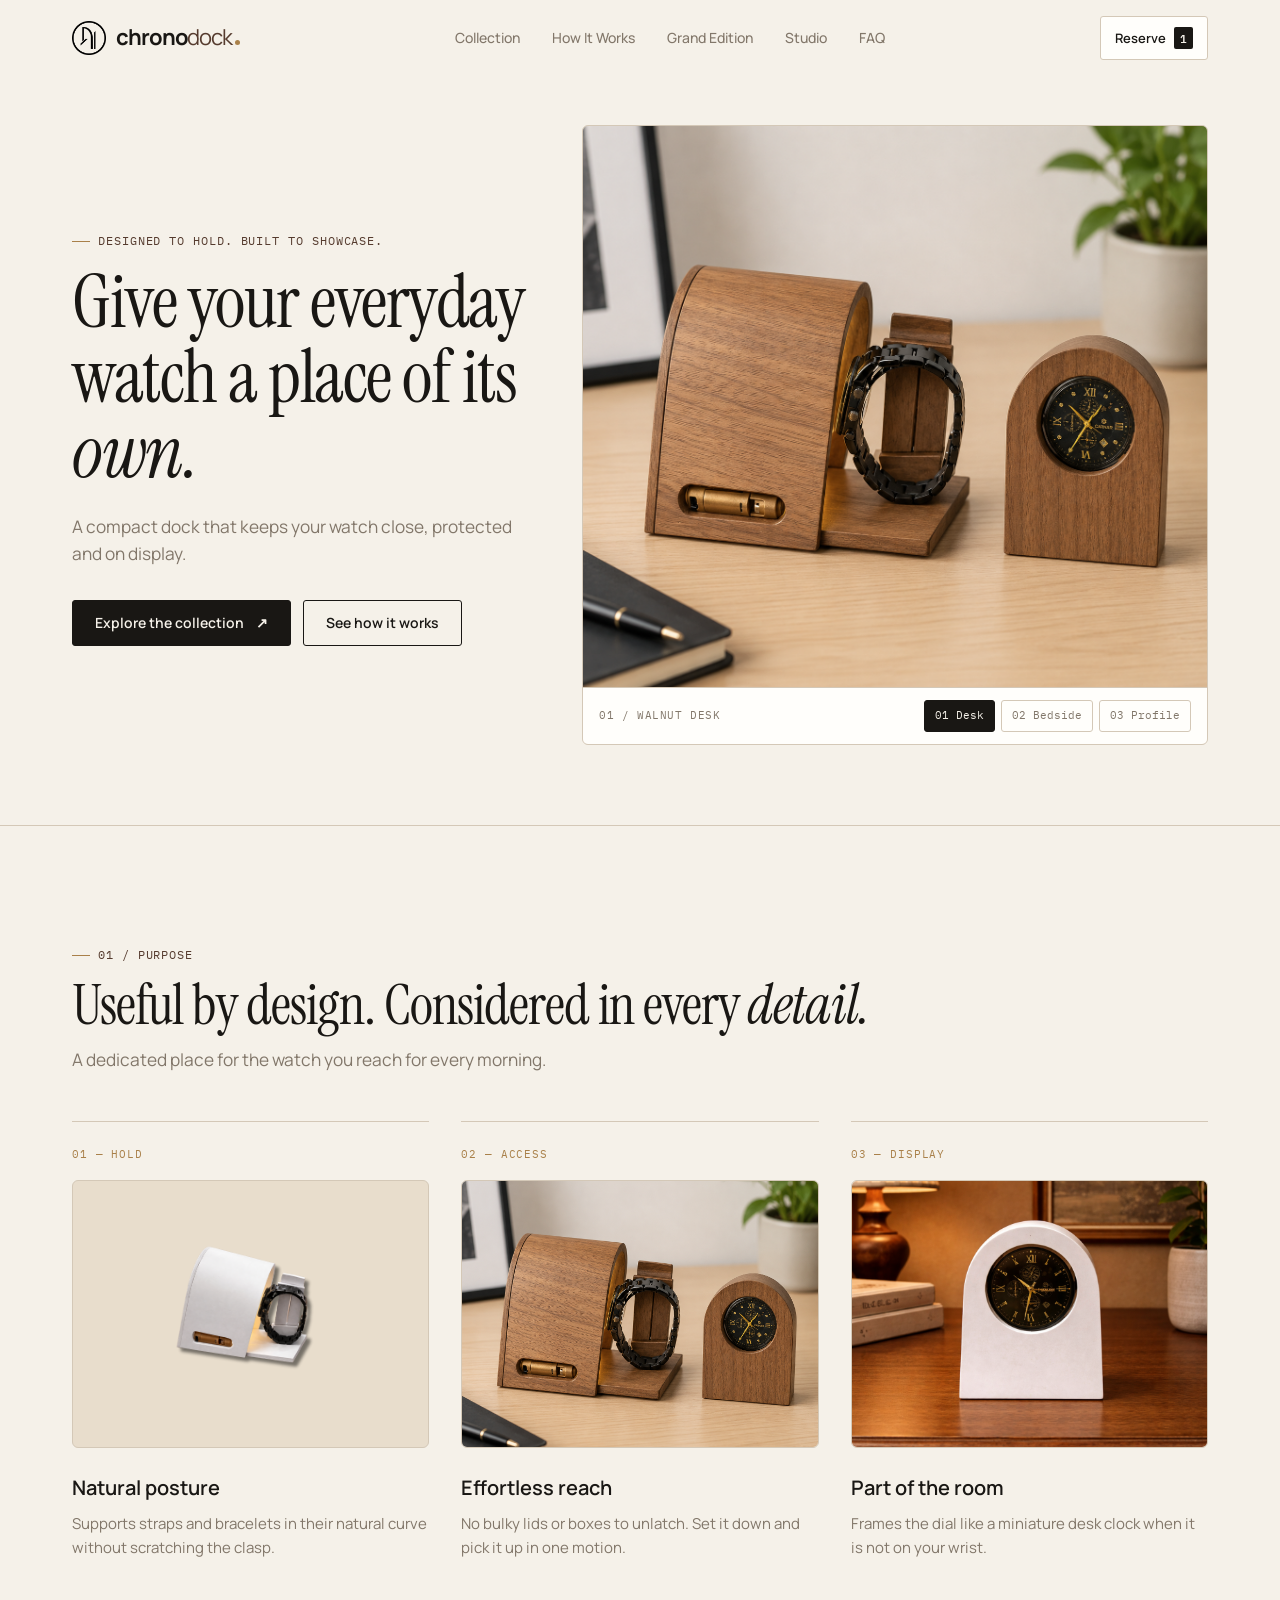
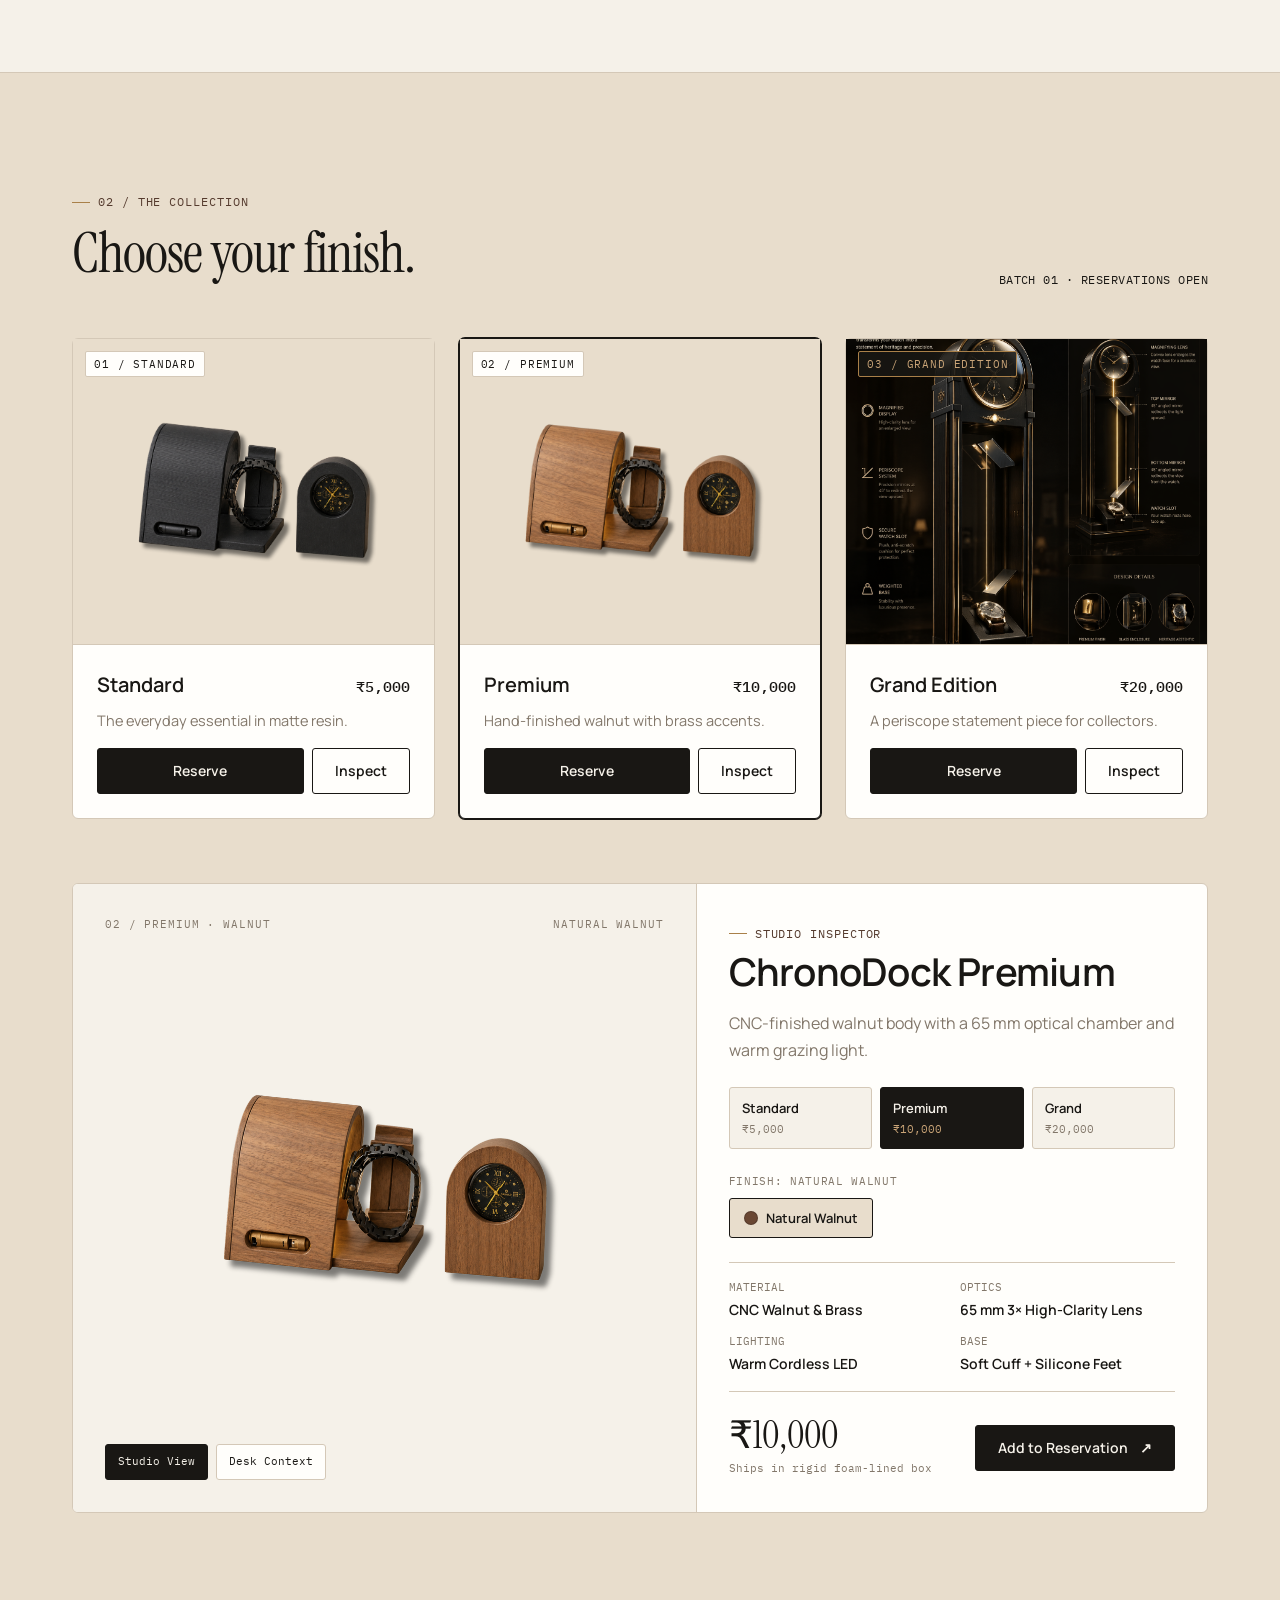
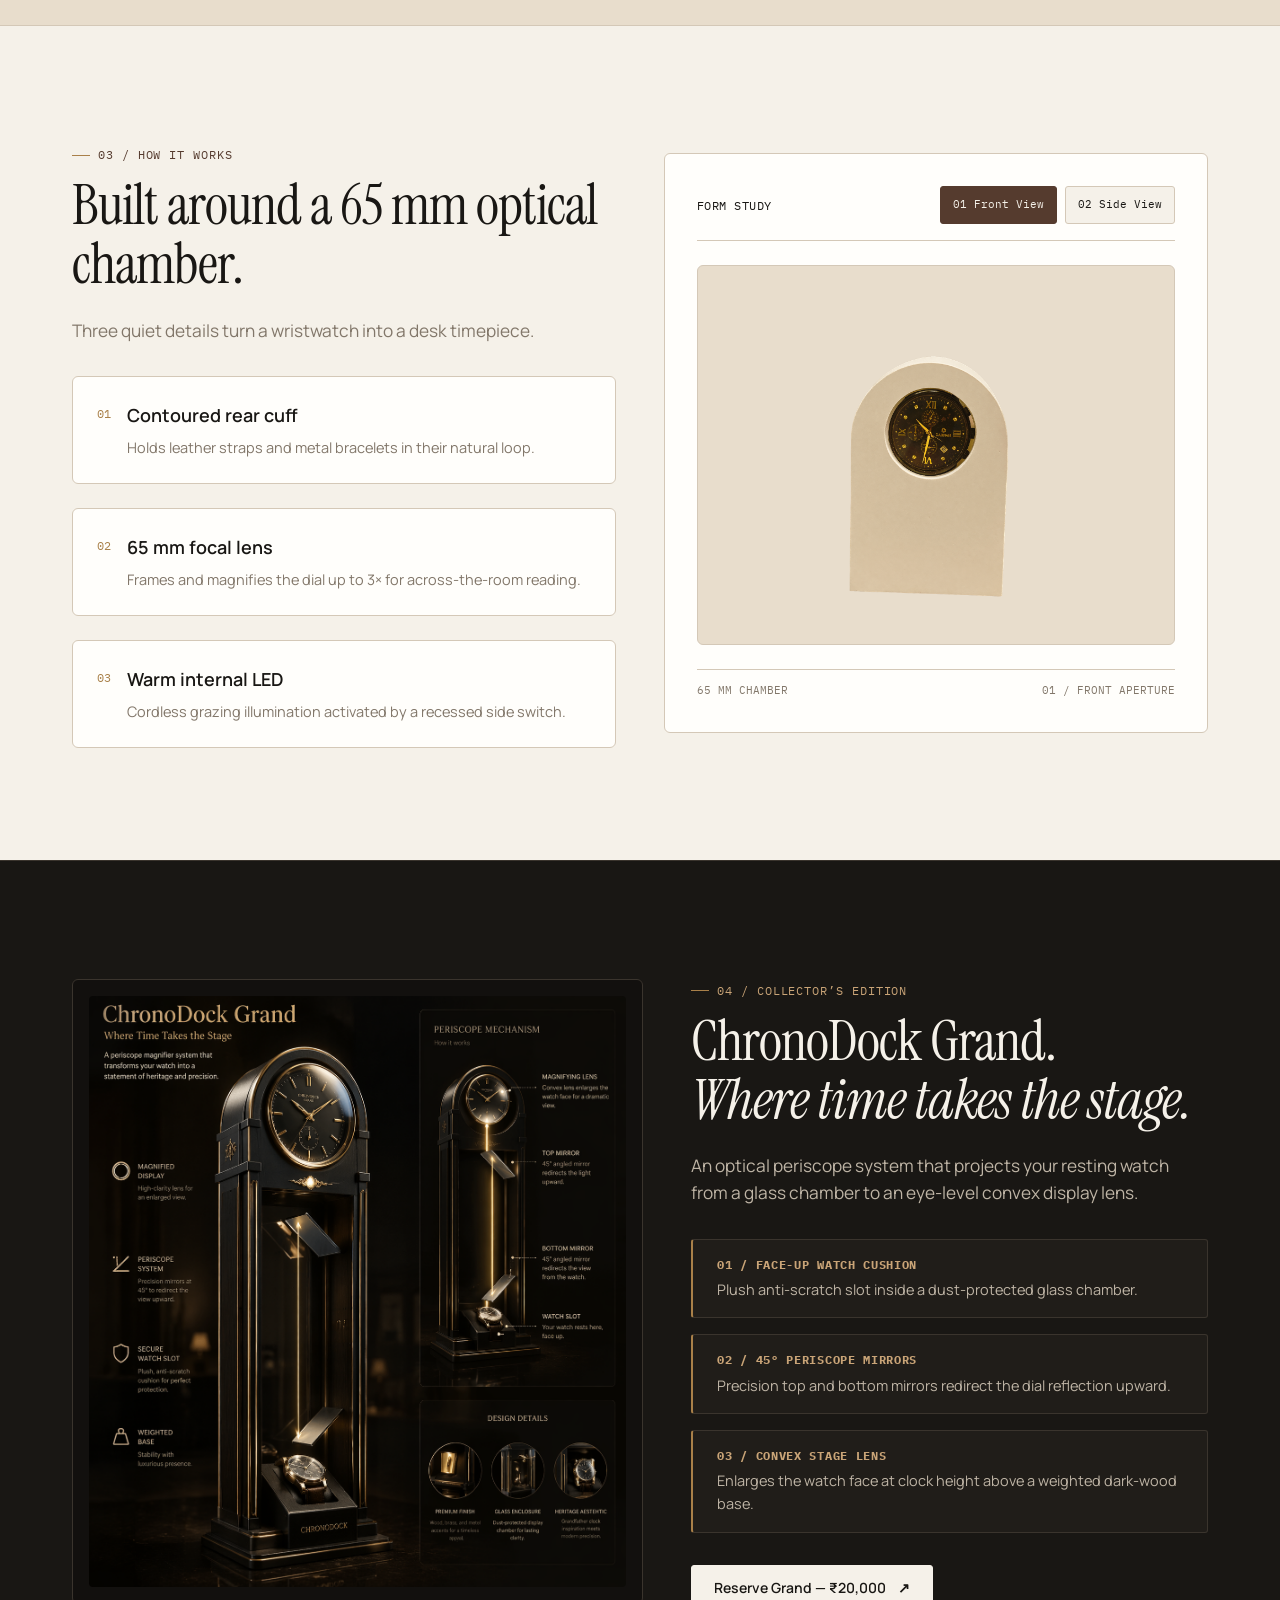
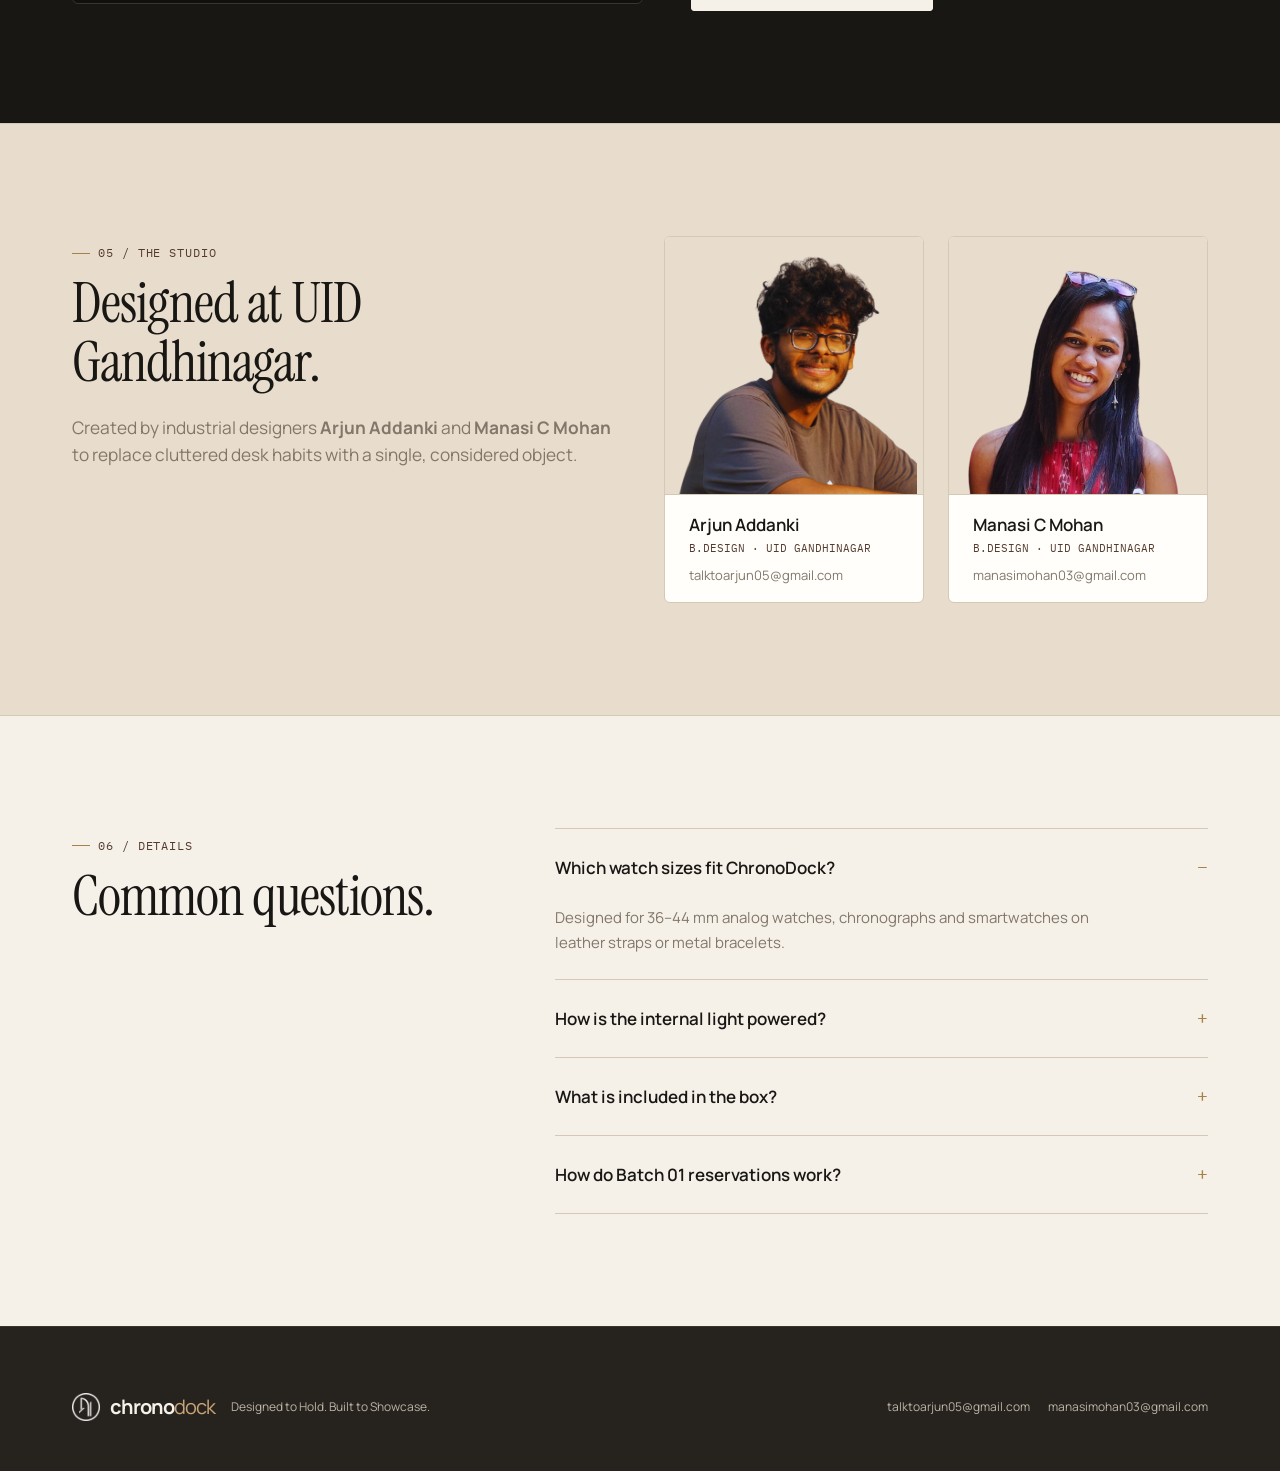
==== index.html @ 2125768c "Update Standard, Premium, and Grand pricing to 5k, 10k, and 20k" ====
<!DOCTYPE html>
<html lang="en">
<head>
  <meta charset="utf-8">
  <meta name="viewport" content="width=device-width, initial-scale=1.0">
  <title>ChronoDock — Designed to Hold. Built to Showcase.</title>
  <meta name="description" content="A compact, single-watch dock that keeps your everyday timepiece close, protected and on display.">
  <link rel="icon" type="image/png" href="images/logo.png">
  <link rel="preconnect" href="https://fonts.googleapis.com">
  <link rel="preconnect" href="https://fonts.gstatic.com" crossorigin>
  <link href="https://fonts.googleapis.com/css2?family=IBM+Plex+Mono:wght@400;500&family=Instrument+Serif:ital@0;1&family=Manrope:wght@400;500;600;700&display=swap" rel="stylesheet">
  <link rel="stylesheet" href="styles.css">
</head>
<body>
  <a class="skip-link" href="#main-content">Skip to main content</a>

  <!-- Top Navigation -->
  <header class="site-header" id="site-header">
    <div class="container header-inner">
      <a href="#top" class="brand-logo" aria-label="ChronoDock home">
        <img src="images/logo.png" alt="" class="brand-mark" width="34" height="34">
        <span class="brand-wordmark">chrono<span>dock</span><i class="brand-dot" aria-hidden="true"></i></span>
      </a>

      <nav class="primary-nav" id="primary-nav" aria-label="Primary navigation">
        <ul>
          <li><a href="#collection">Collection</a></li>
          <li><a href="#how-it-works">How It Works</a></li>
          <li><a href="#grand-edition">Grand Edition</a></li>
          <li><a href="#our-approach">Studio</a></li>
          <li><a href="#faq">FAQ</a></li>
        </ul>
      </nav>

      <div class="header-actions">
        <button type="button" class="cart-trigger" id="open-cart-btn" aria-haspopup="dialog" aria-controls="reservation-dialog">
          <span>Reserve</span>
          <span class="cart-count" id="cart-count-badge">1</span>
        </button>
        <button type="button" class="mobile-menu-btn" id="mobile-menu-btn" aria-expanded="false" aria-controls="primary-nav" aria-label="Toggle navigation menu">
          <svg width="18" height="14" viewBox="0 0 18 14" fill="none" aria-hidden="true">
            <path d="M0 1H18M0 7H18M0 13H18" stroke="currentColor" stroke-width="1.5"/>
          </svg>
        </button>
      </div>
    </div>
  </header>

  <main id="main-content">
    <!-- 1. HERO — THE OBJECT -->
    <section id="top" class="hero-section">
      <div class="container">
        <div class="hero-grid">
          <div class="hero-content">
            <span class="eyebrow">Designed to Hold. Built to Showcase.</span>
            <h1 class="display-hero">Give your everyday watch a place of its <em>own.</em></h1>
            <p class="lead">
              A compact dock that keeps your watch close, protected and on display.
            </p>
            <div class="btn-group">
              <a href="#collection" class="btn btn-primary">
                Explore the collection <span class="btn-arrow" aria-hidden="true">↗</span>
              </a>
              <a href="#how-it-works" class="btn btn-secondary">
                See how it works
              </a>
            </div>
          </div>

          <div class="hero-stage">
            <div class="hero-image-frame">
              <img
                id="hero-stage-img"
                src="images/58.png"
                alt="ChronoDock Premium in natural walnut finish on a wooden desk"
                width="1323"
                height="1189"
                fetchpriority="high"
              >
            </div>
            <div class="hero-stage-bar">
              <span class="stage-caption" id="hero-stage-caption">01 / WALNUT DESK</span>
              <div class="stage-switcher" role="group" aria-label="Switch hero product view">
                <button type="button" class="stage-btn" data-hero-view="walnut" aria-pressed="true">01 Desk</button>
                <button type="button" class="stage-btn" data-hero-view="bedside" aria-pressed="false">02 Bedside</button>
                <button type="button" class="stage-btn" data-hero-view="cutaway" aria-pressed="false">03 Profile</button>
              </div>
            </div>
          </div>
        </div>
      </div>
    </section>

    <!-- 2. DESIGN PROMISE — HOLD / ACCESS / DISPLAY -->
    <section class="section" id="design-promise">
      <div class="container">
        <div class="section-header-row" style="margin-bottom: 48px;">
          <div>
            <span class="eyebrow">01 / Purpose</span>
            <h2 class="display-section" style="margin-bottom: 12px;">Useful by design. Considered in every <em>detail.</em></h2>
            <p class="lead">
              A dedicated place for the watch you reach for every morning.
            </p>
          </div>
        </div>

        <div class="pillars-grid" style="margin-top: 0;">
          <article class="pillar-card">
            <span class="pillar-num">01 — HOLD</span>
            <div class="pillar-visual">
              <img
                src="images/20.png"
                alt="Side view of ChronoDock holding a watch on its internal cuff"
                width="717"
                height="1076"
                loading="lazy"
                class="contain-img"
              >
            </div>
            <h3>Natural posture</h3>
            <p>Supports straps and bracelets in their natural curve without scratching the clasp.</p>
          </article>

          <article class="pillar-card">
            <span class="pillar-num">02 — ACCESS</span>
            <div class="pillar-visual">
              <img
                src="images/58.png"
                alt="ChronoDock Walnut on a desk beside a notebook"
                width="1323"
                height="1189"
                loading="lazy"
              >
            </div>
            <h3>Effortless reach</h3>
            <p>No bulky lids or boxes to unlatch. Set it down and pick it up in one motion.</p>
          </article>

          <article class="pillar-card">
            <span class="pillar-num">03 — DISPLAY</span>
            <div class="pillar-visual">
              <img
                src="images/0.png"
                alt="ChronoDock on a bedside table framing the watch dial"
                width="1024"
                height="1024"
                loading="lazy"
              >
            </div>
            <h3>Part of the room</h3>
            <p>Frames the dial like a miniature desk clock when it is not on your wrist.</p>
          </article>
        </div>
      </div>
    </section>

    <!-- 3. COLLECTION & INTERACTIVE INSPECTOR -->
    <section class="section section-bone" id="collection">
      <div class="container">
        <div class="section-header-row">
          <div>
            <span class="eyebrow">02 / The Collection</span>
            <h2 class="display-section" style="margin-bottom: 8px;">Choose your finish.</h2>
          </div>
          <span class="mono-spec">BATCH 01 · RESERVATIONS OPEN</span>
        </div>

        <!-- Collection Tier Cards -->
        <div class="collection-cards">
          <!-- Card 1: Standard -->
          <article class="product-card" data-tier="standard" id="card-standard">
            <div class="product-card-media">
              <span class="tier-tag">01 / Standard</span>
              <img
                src="images/41.png"
                alt="ChronoDock Standard in matte charcoal"
                width="795"
                height="713"
                loading="lazy"
              >
            </div>
            <div class="product-card-body">
              <div class="product-card-header">
                <h3 class="product-card-title">Standard</h3>
                <span class="product-card-price">₹5,000</span>
              </div>
              <p class="product-card-tagline">The everyday essential in matte resin.</p>
              <div class="product-card-actions" style="margin-top: auto;">
                <button type="button" class="btn btn-primary reserve-direct-btn" data-add-tier="standard">
                  Reserve
                </button>
                <button type="button" class="btn btn-secondary inspect-tier-btn" data-select-tier="standard">
                  Inspect
                </button>
              </div>
            </div>
          </article>

          <!-- Card 2: Premium -->
          <article class="product-card is-selected" data-tier="premium" id="card-premium">
            <div class="product-card-media">
              <span class="tier-tag">02 / Premium</span>
              <img
                src="images/40.png"
                alt="ChronoDock Premium in natural walnut"
                width="794"
                height="714"
                loading="lazy"
              >
            </div>
            <div class="product-card-body">
              <div class="product-card-header">
                <h3 class="product-card-title">Premium</h3>
                <span class="product-card-price">₹10,000</span>
              </div>
              <p class="product-card-tagline">Hand-finished walnut with brass accents.</p>
              <div class="product-card-actions" style="margin-top: auto;">
                <button type="button" class="btn btn-primary reserve-direct-btn" data-add-tier="premium">
                  Reserve
                </button>
                <button type="button" class="btn btn-secondary inspect-tier-btn" data-select-tier="premium">
                  Inspect
                </button>
              </div>
            </div>
          </article>

          <!-- Card 3: Grand Edition -->
          <article class="product-card" data-tier="grand" id="card-grand">
            <div class="product-card-media">
              <span class="tier-tag">03 / Grand Edition</span>
              <img
                src="images/50.png"
                alt="ChronoDock Grand Edition periscope showcase"
                width="1195"
                height="1315"
                loading="lazy"
              >
            </div>
            <div class="product-card-body">
              <div class="product-card-header">
                <h3 class="product-card-title">Grand Edition</h3>
                <span class="product-card-price">₹20,000</span>
              </div>
              <p class="product-card-tagline">A periscope statement piece for collectors.</p>
              <div class="product-card-actions" style="margin-top: auto;">
                <button type="button" class="btn btn-primary reserve-direct-btn" data-add-tier="grand">
                  Reserve
                </button>
                <button type="button" class="btn btn-secondary inspect-tier-btn" data-select-tier="grand">
                  Inspect
                </button>
              </div>
            </div>
          </article>
        </div>

        <!-- Interactive Studio Inspector -->
        <div class="studio-configurator" id="studio-configurator" aria-label="Interactive edition configurator" style="margin-bottom: 0;">
          <div class="config-gallery" id="config-gallery-stage" style="background-color: var(--cd-ivory);">
            <div class="config-gallery-top">
              <span id="config-sku-code">02 / PREMIUM</span>
              <span id="config-view-label">STUDIO VIEW</span>
            </div>
            <div class="config-main-image-wrap">
              <img
                id="config-main-img"
                src="images/40.png"
                alt="ChronoDock Premium Edition in Natural Walnut"
                width="794"
                height="714"
              >
            </div>
            <div class="config-thumbs" id="config-thumbs" role="group" aria-label="Select product angle"></div>
          </div>

          <div class="config-panel">
            <div>
              <span class="eyebrow">Studio Inspector</span>
              <h3 class="h2-title" id="config-title" style="margin-top:8px;">ChronoDock Premium</h3>
              <p class="body-copy" id="config-desc" style="margin:0;">
                CNC-finished walnut body with a 65 mm optical chamber and warm grazing light.
              </p>
            </div>

            <div class="config-tier-tabs" role="tablist" aria-label="Choose ChronoDock edition">
              <button type="button" role="tab" class="tier-tab" data-config-tier="standard" aria-selected="false">
                <span>Standard</span>
                <small>₹5,000</small>
              </button>
              <button type="button" role="tab" class="tier-tab" data-config-tier="premium" aria-selected="true">
                <span>Premium</span>
                <small>₹10,000</small>
              </button>
              <button type="button" role="tab" class="tier-tab" data-config-tier="grand" aria-selected="false">
                <span>Grand</span>
                <small>₹20,000</small>
              </button>
            </div>

            <div class="finish-selector">
              <span class="finish-selector-label" id="finish-label">Finish: Natural Walnut</span>
              <div class="finish-options" id="finish-options-container" role="radiogroup" aria-labelledby="finish-label"></div>
            </div>

            <dl class="config-spec-list">
              <div>
                <dt>Material</dt>
                <dd id="spec-body">CNC Walnut &amp; Brass</dd>
              </div>
              <div>
                <dt>Optics</dt>
                <dd id="spec-optics">65 mm 3× Convex Lens</dd>
              </div>
              <div>
                <dt>Lighting</dt>
                <dd id="spec-light">Warm Cordless LED</dd>
              </div>
              <div>
                <dt>Base</dt>
                <dd id="spec-support">Soft Cuff + Silicone Feet</dd>
              </div>
            </dl>

            <div class="config-buy-row">
              <div class="config-price-block">
                <span class="price-main" id="config-price">₹10,000</span>
                <span class="price-note">Ships in rigid foam-lined box</span>
              </div>
              <button type="button" class="btn btn-primary" id="config-add-btn">
                Add to Reservation <span class="btn-arrow" aria-hidden="true">↗</span>
              </button>
            </div>
          </div>
        </div>
      </div>
    </section>

    <!-- 4. HOW IT WORKS — FRONT & SIDE PROFILE -->
    <section class="section" id="how-it-works">
      <div class="container">
        <div class="optics-grid">
          <div>
            <span class="eyebrow">03 / How It Works</span>
            <h2 class="display-section">Built around a 65 mm optical chamber.</h2>
            <p class="lead">
              Three quiet details turn a wristwatch into a desk timepiece.
            </p>

            <div class="optics-steps">
              <div class="optics-step">
                <span class="optics-step-num">01</span>
                <div>
                  <h3>Contoured rear cuff</h3>
                  <p>Holds leather straps and metal bracelets in their natural loop.</p>
                </div>
              </div>

              <div class="optics-step">
                <span class="optics-step-num">02</span>
                <div>
                  <h3>65 mm focal lens</h3>
                  <p>Frames and magnifies the dial up to 3× for across-the-room reading.</p>
                </div>
              </div>

              <div class="optics-step">
                <span class="optics-step-num">03</span>
                <div>
                  <h3>Warm internal LED</h3>
                  <p>Cordless grazing illumination activated by a recessed side switch.</p>
                </div>
              </div>
            </div>
          </div>

          <!-- Interactive Angle Viewer (Front / Side) -->
          <div class="optical-simulator" aria-label="Product angle preview">
            <div class="sim-header">
              <span class="mono-spec">FORM STUDY</span>
              <div class="sim-controls" role="group" aria-label="Select product view angle">
                <button type="button" class="sim-toggle" data-sim-angle="front" aria-pressed="true">
                  01 Front View
                </button>
                <button type="button" class="sim-toggle" data-sim-angle="side" aria-pressed="false">
                  02 Side View
                </button>
              </div>
            </div>

            <div class="sim-viewport" id="sim-viewport">
              <img
                id="sim-img"
                src="images/1.png"
                alt="Front view of ChronoDock framing the chronograph watch face"
                width="869"
                height="1158"
                loading="lazy"
              >
            </div>

            <div class="sim-readout">
              <span id="sim-status-focal">65 MM CHAMBER</span>
              <span id="sim-status-mode">01 / FRONT APERTURE</span>
            </div>
          </div>
        </div>
      </div>
    </section>

    <!-- 5. CHRONODOCK GRAND EDITION — DARK GALLERY FEATURE -->
    <section class="section section-dark" id="grand-edition">
      <div class="container">
        <div class="grand-grid">
          <div class="grand-visual-card">
            <img
              src="images/50.png"
              alt="ChronoDock Grand Edition periscope system"
              width="1195"
              height="1315"
              loading="lazy"
            >
          </div>

          <div>
            <span class="eyebrow">04 / Collector’s Edition</span>
            <h2 class="display-section">ChronoDock Grand.<br><em>Where time takes the stage.</em></h2>
            <p class="lead">
              An optical periscope system that projects your resting watch from a glass chamber to an eye-level convex display lens.
            </p>

            <ul class="periscope-list">
              <li class="periscope-item">
                <strong>01 / FACE-UP WATCH CUSHION</strong>
                <p>Plush anti-scratch slot inside a dust-protected glass chamber.</p>
              </li>
              <li class="periscope-item">
                <strong>02 / 45° PERISCOPE MIRRORS</strong>
                <p>Precision top and bottom mirrors redirect the dial reflection upward.</p>
              </li>
              <li class="periscope-item">
                <strong>03 / CONVEX STAGE LENS</strong>
                <p>Enlarges the watch face at clock height above a weighted dark-wood base.</p>
              </li>
            </ul>

            <div class="btn-group">
              <button type="button" class="btn btn-light reserve-direct-btn" data-add-tier="grand">
                Reserve Grand — ₹20,000 <span class="btn-arrow" aria-hidden="true">↗</span>
              </button>
            </div>
          </div>
        </div>
      </div>
    </section>

    <!-- 6. STUDIO & FOUNDERS -->
    <section class="section section-bone" id="our-approach">
      <div class="container">
        <div class="story-grid">
          <div>
            <span class="eyebrow">05 / The Studio</span>
            <h2 class="display-section">Designed at UID Gandhinagar.</h2>
            <p class="lead">
              Created by industrial designers <strong>Arjun Addanki</strong> and <strong>Manasi C Mohan</strong> to replace cluttered desk habits with a single, considered object.
            </p>
          </div>

          <div class="founders-grid">
            <article class="founder-card">
              <div class="founder-photo">
                <img
                  src="images/arjun-portrait.png"
                  alt="Arjun Addanki, Co-founder of ChronoDock"
                  width="1070"
                  height="1070"
                  loading="lazy"
                >
              </div>
              <div class="founder-info">
                <h3>Arjun Addanki</h3>
                <span class="founder-role">B.DESIGN · UID GANDHINAGAR</span>
                <a href="mailto:talktoarjun05@gmail.com" class="founder-contact">talktoarjun05@gmail.com</a>
              </div>
            </article>

            <article class="founder-card">
              <div class="founder-photo">
                <img
                  src="images/manasi-portrait.png"
                  alt="Manasi C Mohan, Co-founder of ChronoDock"
                  width="430"
                  height="430"
                  loading="lazy"
                >
              </div>
              <div class="founder-info">
                <h3>Manasi C Mohan</h3>
                <span class="founder-role">B.DESIGN · UID GANDHINAGAR</span>
                <a href="mailto:manasimohan03@gmail.com" class="founder-contact">manasimohan03@gmail.com</a>
              </div>
            </article>
          </div>
        </div>
      </div>
    </section>

    <!-- 7. FAQ -->
    <section class="section" id="faq">
      <div class="container">
        <div class="faq-layout">
          <div>
            <span class="eyebrow">06 / Details</span>
            <h2 class="display-section">Common questions.</h2>
          </div>

          <div class="accordion-group">
            <details class="accordion-item" name="faq" open>
              <summary>Which watch sizes fit ChronoDock?</summary>
              <div class="accordion-content">
                <p>Designed for 36–44 mm analog watches, chronographs and smartwatches on leather straps or metal bracelets.</p>
              </div>
            </details>

            <details class="accordion-item" name="faq">
              <summary>How is the internal light powered?</summary>
              <div class="accordion-content">
                <p>A self-contained replaceable battery powers the warm LED via the side switch—no desk cables needed.</p>
              </div>
            </details>

            <details class="accordion-item" name="faq">
              <summary>What is included in the box?</summary>
              <div class="accordion-content">
                <p>Your ChronoDock unit, pre-installed battery and care guide inside a foam-lined rigid box.</p>
              </div>
            </details>

            <details class="accordion-item" name="faq">
              <summary>How do Batch 01 reservations work?</summary>
              <div class="accordion-content">
                <p>Reserving holds your unit from our initial 25-unit batch with zero upfront payment until dispatch.</p>
              </div>
            </details>
          </div>
        </div>
      </div>
    </section>
  </main>

  <!-- Site Footer -->
  <footer class="site-footer">
    <div class="container">
      <div class="footer-bottom" style="padding-top: 0;">
        <div style="display: flex; align-items: center; gap: 16px; flex-wrap: wrap;">
          <a href="#top" class="brand-logo" style="color: var(--cd-ivory); font-size: 20px;">
            <img src="images/logo.png" alt="" class="brand-mark" width="28" height="28">
            <span class="brand-wordmark">chrono<span style="color: var(--cd-sand);">dock</span></span>
          </a>
          <span>Designed to Hold. Built to Showcase.</span>
        </div>
        <div>
          <a href="mailto:talktoarjun05@gmail.com" style="margin-right: 16px;">talktoarjun05@gmail.com</a>
          <a href="mailto:manasimohan03@gmail.com">manasimohan03@gmail.com</a>
        </div>
      </div>
    </div>
  </footer>

  <!-- Native Modal Dialog for Batch 01 Reservation / Cart -->
  <dialog class="reservation-dialog" id="reservation-dialog" aria-labelledby="dialog-title">
    <div class="dialog-layout">
      <div class="dialog-header">
        <div>
          <span class="mono-spec" style="color:var(--cd-walnut); display:block;">BATCH 01</span>
          <h2 id="dialog-title">Your Reservation</h2>
        </div>
        <button type="button" class="dialog-close" id="close-dialog-btn" aria-label="Close reservation panel">✕</button>
      </div>

      <div class="dialog-body">
        <ul class="cart-items-list" id="cart-items-list" aria-live="polite"></ul>

        <form id="reservation-form" class="reservation-form">
          <div class="form-field">
            <label for="res-name">Full name</label>
            <input type="text" id="res-name" name="name" required autocomplete="name" placeholder="Rahul Mehta">
          </div>

          <div class="form-field">
            <label for="res-email">Email</label>
            <input type="email" id="res-email" name="email" required autocomplete="email" inputmode="email" placeholder="you@domain.com">
          </div>

          <div class="form-field">
            <label for="res-phone">Phone</label>
            <input type="tel" id="res-phone" name="phone" autocomplete="tel" inputmode="tel" placeholder="+91 98765 43210">
          </div>
        </form>

        <div class="order-confirmation" id="order-confirmation" hidden>
          <strong style="display:block; margin-bottom:4px; font-family:var(--font-spec); color:var(--cd-walnut);">
            ✓ RESERVED
          </strong>
          <p style="margin:0;" id="order-confirmation-text"></p>
        </div>
      </div>

      <div class="dialog-footer">
        <div class="cart-total-row">
          <span>Total</span>
          <strong id="cart-total-amount">₹10,000</strong>
        </div>
        <button type="submit" form="reservation-form" class="btn btn-primary" id="submit-reservation-btn" style="width:100%;">
          Confirm Reservation <span class="btn-arrow" aria-hidden="true">↗</span>
        </button>
      </div>
    </div>
  </dialog>

  <script src="script.js" defer></script>
</body>
</html>
---- styles.css ----
/* ==========================================================================
   ChronoDock — Website Design System v1.0
   Warm Precision · Editorial Industrial Design Storefront
   ========================================================================== */

:root {
  /* Colour System (from ChronoDock Design System) */
  --cd-ivory: #F5F1E9;
  --cd-bone: #E8DDCC;
  --cd-sand: #C9A477;
  --cd-walnut: #553B2E;
  --cd-ink: #191714;
  --cd-charcoal: #26231F;
  --cd-brass: #A98049;
  --cd-stone: #82776A;
  --cd-line: #D4C8B7;
  --cd-white: #FFFEFB;

  /* Dark Surface Tokens */
  --cd-dark-line: #3A342D;
  --cd-dark-muted: #BEB4A5;
  --cd-dark-surface: #201D19;

  /* Typography */
  --font-display: "Instrument Serif", Georgia, serif;
  --font-ui: "Manrope", -apple-system, BlinkMacSystemFont, sans-serif;
  --font-spec: "IBM Plex Mono", monospace;

  /* Layout & Spacing */
  --content-max: 1280px;
  --gutter-desktop: 72px;
  --gutter-tablet: 32px;
  --gutter-mobile: 22px;
  --radius-card: 6px;
  --radius-control: 3px;
  --border-width: 1px;

  /* Spacing Scale (4px base) */
  --sp-1: 4px;
  --sp-2: 8px;
  --sp-3: 12px;
  --sp-4: 16px;
  --sp-6: 24px;
  --sp-8: 32px;
  --sp-12: 48px;
  --sp-16: 64px;
  --sp-20: 80px;
  --sp-28: 112px;
  --sp-36: 144px;

  /* Motion */
  --ease-standard: cubic-bezier(0.2, 0.7, 0.2, 1);
  --duration-fast: 180ms;
  --duration-reveal: 420ms;
}

/* ==========================================================================
   Reset & Base
   ========================================================================== */

*,
*::before,
*::after {
  box-sizing: border-box;
}

html {
  scroll-behavior: smooth;
  background-color: var(--cd-ivory);
  color: var(--cd-ink);
  font-family: var(--font-ui);
  font-size: 16px;
  line-height: 1.6;
  -webkit-font-smoothing: antialiased;
  -moz-osx-font-smoothing: grayscale;
}

@media (prefers-reduced-motion: reduce) {
  html {
    scroll-behavior: auto;
  }
  *,
  *::before,
  *::after {
    animation-duration: 0.01ms !important;
    animation-iteration-count: 1 !important;
    transition-duration: 0.01ms !important;
    scroll-behavior: auto !important;
  }
}

body {
  margin: 0;
  background-color: var(--cd-ivory);
  color: var(--cd-ink);
  overflow-x: hidden;
}

img {
  max-width: 100%;
  height: auto;
  display: block;
}

a {
  color: inherit;
  text-decoration: none;
}

button,
input,
select,
textarea {
  font: inherit;
  color: inherit;
}

/* Accessible Focus States */
:focus-visible {
  outline: 2px solid var(--cd-walnut);
  outline-offset: 3px;
}

.section-dark :focus-visible {
  outline-color: var(--cd-sand);
}

/* Inert State (Modern Web Guidance) */
[inert],
[inert] * {
  opacity: 0.5;
  cursor: default;
  user-select: none;
}

/* Skip Link */
.skip-link {
  position: absolute;
  top: -100px;
  left: var(--sp-6);
  background: var(--cd-ink);
  color: var(--cd-ivory);
  padding: var(--sp-3) var(--sp-4);
  font-family: var(--font-spec);
  font-size: 12px;
  z-index: 1000;
  border-radius: var(--radius-control);
  transition: top var(--duration-fast) var(--ease-standard);
}

.skip-link:focus {
  top: var(--sp-4);
}

/* ==========================================================================
   Layout Containers & Grid
   ========================================================================== */

.container {
  max-width: calc(var(--content-max) + (var(--gutter-desktop) * 2));
  margin-inline: auto;
  padding-inline: var(--gutter-desktop);
}

@media (max-width: 1024px) {
  .container {
    padding-inline: var(--gutter-tablet);
  }
}

@media (max-width: 640px) {
  .container {
    padding-inline: var(--gutter-mobile);
  }
}

.section {
  padding-block: var(--sp-28);
  border-top: var(--border-width) solid var(--cd-line);
}

.section-lg {
  padding-block: var(--sp-36);
}

.section-bone {
  background-color: var(--cd-bone);
}

.section-white {
  background-color: var(--cd-white);
}

.section-dark {
  background-color: var(--cd-ink);
  color: var(--cd-ivory);
  border-top-color: var(--cd-dark-line);
}

.section-charcoal {
  background-color: var(--cd-charcoal);
  color: var(--cd-ivory);
  border-top-color: var(--cd-dark-line);
}

@media (max-width: 768px) {
  .section,
  .section-lg {
    padding-block: var(--sp-20);
  }
}

/* ==========================================================================
   Typography Scale
   ========================================================================== */

.eyebrow {
  font-family: var(--font-spec);
  font-size: 11.5px;
  font-weight: 400;
  line-height: 1.4;
  letter-spacing: 0.08em;
  text-transform: uppercase;
  color: var(--cd-walnut);
  display: inline-flex;
  align-items: center;
  gap: var(--sp-2);
}

.eyebrow::before {
  content: "";
  display: inline-block;
  width: 18px;
  height: 1px;
  background-color: var(--cd-brass);
}

.section-dark .eyebrow,
.section-charcoal .eyebrow {
  color: var(--cd-sand);
}

.display-hero {
  font-family: var(--font-display);
  font-weight: 400;
  font-size: clamp(46px, 5.8vw, 84px);
  line-height: 1.01;
  letter-spacing: -0.02em;
  margin: var(--sp-4) 0 var(--sp-6);
}

.display-hero em,
.display-section em {
  font-style: italic;
  font-weight: 400;
}

.display-section {
  font-family: var(--font-display);
  font-weight: 400;
  font-size: clamp(38px, 4.4vw, 62px);
  line-height: 1.05;
  letter-spacing: -0.018em;
  margin: var(--sp-3) 0 var(--sp-6);
}

.h2-title {
  font-family: var(--font-ui);
  font-weight: 600;
  font-size: clamp(28px, 3vw, 40px);
  line-height: 1.15;
  letter-spacing: -0.02em;
  margin: 0 0 var(--sp-4);
}

.h3-title {
  font-family: var(--font-ui);
  font-weight: 600;
  font-size: clamp(20px, 2vw, 25px);
  line-height: 1.25;
  letter-spacing: -0.01em;
  margin: 0 0 var(--sp-3);
}

.lead {
  font-size: clamp(17px, 1.35vw, 20px);
  line-height: 1.55;
  color: var(--cd-stone);
  max-width: 58ch;
  margin: 0;
}

.section-dark .lead,
.section-charcoal .lead {
  color: var(--cd-dark-muted);
}

.body-copy {
  font-size: 16px;
  line-height: 1.65;
  color: var(--cd-stone);
  max-width: 65ch;
}

.mono-spec {
  font-family: var(--font-spec);
  font-size: 12px;
  letter-spacing: 0.04em;
}

/* ==========================================================================
   Buttons & Controls (44px min interactive height, 3px radius)
   ========================================================================== */

.btn-group {
  display: flex;
  flex-wrap: wrap;
  align-items: center;
  gap: var(--sp-3);
}

.btn {
  display: inline-flex;
  align-items: center;
  justify-content: center;
  gap: var(--sp-3);
  min-height: 46px;
  padding: 12px 22px;
  font-family: var(--font-ui);
  font-size: 14px;
  font-weight: 600;
  line-height: 1;
  border-radius: var(--radius-control);
  border: 1px solid transparent;
  cursor: pointer;
  transition:
    background-color var(--duration-fast) var(--ease-standard),
    color var(--duration-fast) var(--ease-standard),
    border-color var(--duration-fast) var(--ease-standard),
    transform var(--duration-fast) var(--ease-standard);
}

.btn-primary {
  background-color: var(--cd-ink);
  color: var(--cd-ivory);
  border-color: var(--cd-ink);
}

.btn-primary:hover {
  background-color: var(--cd-walnut);
  border-color: var(--cd-walnut);
}

.btn-secondary {
  background-color: transparent;
  color: var(--cd-ink);
  border-color: var(--cd-ink);
}

.btn-secondary:hover {
  background-color: var(--cd-bone);
}

.btn-light {
  background-color: var(--cd-ivory);
  color: var(--cd-ink);
  border-color: var(--cd-ivory);
}

.btn-light:hover {
  background-color: var(--cd-sand);
  border-color: var(--cd-sand);
}

.btn-outline-light {
  background-color: transparent;
  color: var(--cd-ivory);
  border-color: rgba(245, 241, 233, 0.35);
}

.btn-outline-light:hover {
  border-color: var(--cd-ivory);
  background-color: rgba(245, 241, 233, 0.08);
}

.btn-arrow {
  transition: transform var(--duration-fast) var(--ease-standard);
}

.btn:hover .btn-arrow {
  transform: translate(2px, -2px);
}

.text-link {
  display: inline-flex;
  align-items: center;
  gap: 6px;
  font-size: 14px;
  font-weight: 600;
  color: var(--cd-ink);
  border-bottom: 1px solid var(--cd-brass);
  padding-bottom: 2px;
  transition: color var(--duration-fast) var(--ease-standard);
}

.text-link:hover {
  color: var(--cd-walnut);
}

.text-link span {
  transition: transform var(--duration-fast) var(--ease-standard);
}

.text-link:hover span {
  transform: translateX(3px);
}

/* ==========================================================================
   Header & Navigation
   ========================================================================== */

.site-header {
  position: sticky;
  top: 0;
  z-index: 100;
  background-color: var(--cd-ivory);
  border-bottom: 1px solid transparent;
  transition:
    background-color var(--duration-fast) var(--ease-standard),
    border-color var(--duration-fast) var(--ease-standard);
}

.site-header.is-scrolled {
  background-color: var(--cd-ivory);
  border-bottom-color: var(--cd-line);
}

.header-inner {
  display: flex;
  align-items: center;
  justify-content: space-between;
  height: 76px;
  gap: var(--sp-6);
}

.brand-logo {
  font-family: var(--font-ui);
  font-size: 22px;
  font-weight: 700;
  letter-spacing: -0.05em;
  color: var(--cd-ink);
  display: inline-flex;
  align-items: center;
  gap: 10px;
}

.brand-mark {
  width: 34px;
  height: 34px;
  object-fit: contain;
  flex-shrink: 0;
}

.site-footer .brand-mark {
  width: 28px;
  height: 28px;
  filter: invert(1) brightness(0.95);
}

.brand-wordmark {
  display: inline-flex;
  align-items: baseline;
}

.brand-logo span span {
  font-weight: 400;
  color: var(--cd-walnut);
}

.brand-logo .brand-dot {
  display: inline-block;
  width: 5px;
  height: 5px;
  background-color: var(--cd-brass);
  border-radius: 50%;
  margin-left: 3px;
}

.primary-nav ul {
  display: flex;
  align-items: center;
  gap: var(--sp-8);
  list-style: none;
  margin: 0;
  padding: 0;
}

.primary-nav a {
  font-size: 14px;
  font-weight: 500;
  color: var(--cd-stone);
  padding-block: var(--sp-2);
  position: relative;
  transition: color var(--duration-fast) var(--ease-standard);
}

.primary-nav a:hover,
.primary-nav a[aria-current="true"] {
  color: var(--cd-ink);
}

.primary-nav a::after {
  content: "";
  position: absolute;
  left: 0;
  bottom: 2px;
  width: 0;
  height: 1px;
  background-color: var(--cd-brass);
  transition: width var(--duration-fast) var(--ease-standard);
}

.primary-nav a:hover::after {
  width: 100%;
}

.header-actions {
  display: flex;
  align-items: center;
  gap: var(--sp-3);
}

.cart-trigger {
  display: inline-flex;
  align-items: center;
  gap: var(--sp-2);
  min-height: 44px;
  padding: 8px 14px;
  background-color: var(--cd-white);
  border: 1px solid var(--cd-line);
  border-radius: var(--radius-control);
  font-size: 13px;
  font-weight: 600;
  cursor: pointer;
  transition: border-color var(--duration-fast) var(--ease-standard), background-color var(--duration-fast) var(--ease-standard);
}

.cart-trigger:hover {
  border-color: var(--cd-ink);
  background-color: var(--cd-bone);
}

.cart-count {
  font-family: var(--font-spec);
  font-size: 11px;
  background-color: var(--cd-ink);
  color: var(--cd-ivory);
  padding: 2px 6px;
  border-radius: 2px;
}

.mobile-menu-btn {
  display: none;
  min-height: 44px;
  min-width: 44px;
  align-items: center;
  justify-content: center;
  background: transparent;
  border: 1px solid var(--cd-line);
  border-radius: var(--radius-control);
  cursor: pointer;
}

@media (max-width: 900px) {
  .primary-nav {
    display: none;
  }
  .primary-nav.is-open {
    display: block;
    position: absolute;
    top: 76px;
    left: 0;
    right: 0;
    background: var(--cd-ivory);
    border-bottom: 1px solid var(--cd-line);
    padding: var(--sp-4) var(--gutter-mobile) var(--sp-6);
  }
  .primary-nav.is-open ul {
    flex-direction: column;
    align-items: flex-start;
    gap: var(--sp-3);
  }
  .mobile-menu-btn {
    display: inline-flex;
  }
}

/* ==========================================================================
   1. Hero Section — The Object First
   ========================================================================== */

.hero-section {
  padding-top: var(--sp-12);
  padding-bottom: var(--sp-20);
}

.hero-grid {
  display: grid;
  grid-template-columns: 0.85fr 1.15fr;
  gap: var(--sp-12);
  align-items: center;
}

.hero-content {
  padding-block: var(--sp-6);
}

.hero-content .btn-group {
  margin-top: var(--sp-8);
}

.hero-brand-line {
  margin-top: var(--sp-12);
  padding-top: var(--sp-4);
  border-top: 1px solid var(--cd-line);
  display: flex;
  align-items: center;
  justify-content: space-between;
  gap: var(--sp-4);
  font-family: var(--font-spec);
  font-size: 11px;
  letter-spacing: 0.08em;
  text-transform: uppercase;
  color: var(--cd-stone);
}

.hero-stage {
  position: relative;
  background-color: var(--cd-bone);
  border: 1px solid var(--cd-line);
  border-radius: var(--radius-card);
  overflow: hidden;
  display: flex;
  flex-direction: column;
}

.hero-image-frame {
  position: relative;
  aspect-ratio: 10 / 9;
  width: 100%;
  overflow: hidden;
  background-color: var(--cd-bone);
  display: flex;
  align-items: center;
  justify-content: center;
}

.hero-image-frame img {
  width: 100%;
  height: 100%;
  object-fit: cover;
  transition: transform 600ms var(--ease-standard), opacity 280ms var(--ease-standard);
}

.hero-image-frame img.is-contain {
  object-fit: contain;
  padding: var(--sp-8);
}

.hero-stage:hover .hero-image-frame img {
  transform: scale(1.025);
}

.hero-stage-bar {
  display: flex;
  align-items: center;
  justify-content: space-between;
  flex-wrap: wrap;
  gap: var(--sp-3);
  padding: var(--sp-3) var(--sp-4);
  background-color: var(--cd-white);
  border-top: 1px solid var(--cd-line);
}

.stage-caption {
  font-family: var(--font-spec);
  font-size: 11px;
  color: var(--cd-stone);
  letter-spacing: 0.05em;
}

.stage-switcher {
  display: inline-flex;
  gap: 6px;
}

.stage-btn {
  font-family: var(--font-spec);
  font-size: 11px;
  padding: 6px 10px;
  border: 1px solid var(--cd-line);
  background-color: transparent;
  color: var(--cd-stone);
  border-radius: var(--radius-control);
  cursor: pointer;
  transition: all var(--duration-fast) var(--ease-standard);
}

.stage-btn:hover {
  border-color: var(--cd-ink);
  color: var(--cd-ink);
}

.stage-btn[aria-pressed="true"] {
  background-color: var(--cd-ink);
  color: var(--cd-ivory);
  border-color: var(--cd-ink);
}

/* Specs Strip under Hero */
.specs-ribbon {
  margin-top: var(--sp-12);
  padding-top: var(--sp-6);
  border-top: 1px solid var(--cd-line);
  display: grid;
  grid-template-columns: repeat(4, 1fr);
  gap: var(--sp-6);
}

.spec-item {
  display: flex;
  flex-direction: column;
  gap: 4px;
}

.spec-label {
  font-family: var(--font-spec);
  font-size: 11px;
  letter-spacing: 0.08em;
  text-transform: uppercase;
  color: var(--cd-stone);
}

.spec-value {
  font-size: 15px;
  font-weight: 600;
  color: var(--cd-ink);
}

@media (max-width: 960px) {
  .hero-grid {
    grid-template-columns: 1fr;
    gap: var(--sp-8);
  }
  /* Mobile rule: product image first, title next, then concise copy and CTA */
  .hero-stage {
    order: -1;
  }
  .specs-ribbon {
    grid-template-columns: repeat(2, 1fr);
  }
}

/* ==========================================================================
   2. The Need & Design Promise (Hold / Access / Display)
   ========================================================================== */

.editorial-split {
  display: grid;
  grid-template-columns: 5fr 7fr;
  gap: var(--sp-16);
  align-items: start;
}

.problem-contrast {
  display: grid;
  grid-template-columns: 1fr 1fr;
  gap: var(--sp-6);
  margin-top: var(--sp-8);
  padding-top: var(--sp-8);
  border-top: 1px solid var(--cd-line);
}

.contrast-col h3 {
  font-family: var(--font-spec);
  font-size: 11px;
  letter-spacing: 0.08em;
  text-transform: uppercase;
  color: var(--cd-stone);
  margin: 0 0 var(--sp-3);
}

.contrast-col.is-chronodock h3 {
  color: var(--cd-walnut);
}

.contrast-col p {
  font-size: 15px;
  margin: 0;
  color: var(--cd-ink);
}

.pillars-grid {
  display: grid;
  grid-template-columns: repeat(3, 1fr);
  gap: var(--sp-8);
  margin-top: var(--sp-16);
}

.pillar-card {
  display: flex;
  flex-direction: column;
  border-top: 1px solid var(--cd-line);
  padding-top: var(--sp-6);
}

.pillar-num {
  font-family: var(--font-spec);
  font-size: 11px;
  letter-spacing: 0.08em;
  color: var(--cd-brass);
  margin-bottom: var(--sp-4);
}

.pillar-visual {
  aspect-ratio: 4 / 3;
  background-color: var(--cd-bone);
  border: 1px solid var(--cd-line);
  border-radius: var(--radius-card);
  overflow: hidden;
  margin-bottom: var(--sp-6);
  display: flex;
  align-items: center;
  justify-content: center;
}

.pillar-visual img {
  width: 100%;
  height: 100%;
  object-fit: cover;
  transition: transform 420ms var(--ease-standard);
}

.pillar-visual img.contain-img {
  object-fit: contain;
  padding: var(--sp-4);
}

.pillar-card:hover .pillar-visual img {
  transform: scale(1.03);
}

.pillar-card h3 {
  font-size: 20px;
  font-weight: 600;
  margin: 0 0 var(--sp-2);
}

.pillar-card p {
  font-size: 15px;
  color: var(--cd-stone);
  margin: 0;
}

@media (max-width: 900px) {
  .editorial-split {
    grid-template-columns: 1fr;
    gap: var(--sp-8);
  }
  .pillars-grid {
    grid-template-columns: 1fr;
    gap: var(--sp-8);
  }
}

@media (max-width: 600px) {
  .problem-contrast {
    grid-template-columns: 1fr;
  }
}

/* ==========================================================================
   3. Product In Context — Desk & Bedside Presence
   ========================================================================== */

.context-showcase {
  display: grid;
  grid-template-columns: 1.25fr 0.75fr;
  gap: var(--sp-12);
  align-items: center;
}

.context-figure {
  margin: 0;
  background-color: var(--cd-white);
  border: 1px solid var(--cd-line);
  border-radius: var(--radius-card);
  overflow: hidden;
}

.context-figure img {
  width: 100%;
  height: auto;
  display: block;
}

.context-figure figcaption {
  padding: var(--sp-3) var(--sp-6);
  border-top: 1px solid var(--cd-line);
  font-family: var(--font-spec);
  font-size: 11px;
  color: var(--cd-stone);
  display: flex;
  justify-content: space-between;
  gap: var(--sp-4);
}

.context-details {
  display: flex;
  flex-direction: column;
  gap: var(--sp-6);
}

.dimension-callout {
  background-color: var(--cd-white);
  border: 1px solid var(--cd-line);
  border-radius: var(--radius-card);
  padding: var(--sp-6);
  display: grid;
  grid-template-columns: 1fr 1fr;
  gap: var(--sp-4);
}

.dim-box span {
  display: block;
  font-family: var(--font-spec);
  font-size: 11px;
  color: var(--cd-stone);
  text-transform: uppercase;
  letter-spacing: 0.06em;
}

.dim-box strong {
  display: block;
  font-family: var(--font-display);
  font-size: 30px;
  font-weight: 400;
  color: var(--cd-ink);
  margin-top: 2px;
}

@media (max-width: 960px) {
  .context-showcase {
    grid-template-columns: 1fr;
  }
}

/* ==========================================================================
   4. Collection & Interactive Configurator (Standard / Premium / Grand)
   ========================================================================== */

.section-header-row {
  display: flex;
  align-items: flex-end;
  justify-content: space-between;
  gap: var(--sp-8);
  margin-bottom: var(--sp-12);
  flex-wrap: wrap;
}

/* Three-Card Collection Overview */
.collection-cards {
  display: grid;
  grid-template-columns: repeat(3, 1fr);
  gap: var(--sp-6);
  margin-bottom: var(--sp-16);
}

.product-card {
  background-color: var(--cd-white);
  border: 1px solid var(--cd-line);
  border-radius: var(--radius-card);
  display: flex;
  flex-direction: column;
  transition: border-color var(--duration-fast) var(--ease-standard);
  position: relative;
}

.product-card.is-selected {
  border-color: var(--cd-ink);
  box-shadow: 0 0 0 1px var(--cd-ink);
}

.product-card-media {
  aspect-ratio: 4 / 3.4;
  background-color: var(--cd-bone);
  border-bottom: 1px solid var(--cd-line);
  display: flex;
  align-items: center;
  justify-content: center;
  padding: var(--sp-6);
  position: relative;
  overflow: hidden;
}

.product-card[data-tier="grand"] .product-card-media {
  background-color: var(--cd-ink);
  padding: 0;
}

.product-card-media img {
  max-height: 100%;
  width: auto;
  object-fit: contain;
  transition: transform 350ms var(--ease-standard);
}

.product-card[data-tier="grand"] .product-card-media img {
  width: 100%;
  height: 100%;
  object-fit: cover;
  object-position: left center;
}

.product-card:hover .product-card-media img {
  transform: scale(1.03);
}

.tier-tag {
  position: absolute;
  top: var(--sp-3);
  left: var(--sp-3);
  font-family: var(--font-spec);
  font-size: 10.5px;
  letter-spacing: 0.08em;
  text-transform: uppercase;
  padding: 4px 8px;
  background-color: var(--cd-white);
  border: 1px solid var(--cd-line);
  border-radius: 2px;
  color: var(--cd-ink);
}

.product-card[data-tier="grand"] .tier-tag {
  background-color: rgba(25, 23, 20, 0.88);
  color: var(--cd-sand);
  border-color: var(--cd-brass);
}

.product-card-body {
  padding: var(--sp-6);
  display: flex;
  flex-direction: column;
  flex-grow: 1;
}

.product-card-header {
  display: flex;
  align-items: baseline;
  justify-content: space-between;
  gap: var(--sp-2);
  margin-bottom: var(--sp-2);
}

.product-card-title {
  font-size: 20px;
  font-weight: 600;
  margin: 0;
}

.product-card-price {
  font-family: var(--font-spec);
  font-size: 15px;
  font-weight: 500;
  color: var(--cd-ink);
}

.product-card-tagline {
  font-size: 14.5px;
  color: var(--cd-stone);
  margin: 0 0 var(--sp-4);
}

.product-card-specs {
  list-style: none;
  padding: var(--sp-4) 0 0;
  margin: auto 0 var(--sp-6);
  border-top: 1px solid var(--cd-line);
  font-size: 13.5px;
  color: var(--cd-ink);
  display: flex;
  flex-direction: column;
  gap: 6px;
}

.product-card-specs li {
  display: flex;
  justify-content: space-between;
  gap: var(--sp-2);
}

.product-card-specs li span:first-child {
  color: var(--cd-stone);
}

.product-card-actions {
  display: grid;
  grid-template-columns: 1fr auto;
  gap: var(--sp-2);
}

/* Interactive Studio Configurator Panel */
.studio-configurator {
  background-color: var(--cd-white);
  border: 1px solid var(--cd-line);
  border-radius: var(--radius-card);
  display: grid;
  grid-template-columns: 1.1fr 0.9fr;
  overflow: hidden;
  margin-bottom: var(--sp-16);
}

.config-gallery {
  background-color: var(--cd-bone);
  border-right: 1px solid var(--cd-line);
  display: flex;
  flex-direction: column;
  justify-content: space-between;
  padding: var(--sp-8);
  min-height: 500px;
}

.config-gallery.is-dark-stage {
  background-color: var(--cd-ink);
  color: var(--cd-ivory);
}

.config-gallery-top {
  display: flex;
  justify-content: space-between;
  align-items: center;
  gap: var(--sp-4);
  font-family: var(--font-spec);
  font-size: 11px;
  letter-spacing: 0.08em;
  text-transform: uppercase;
  color: var(--cd-stone);
}

.config-gallery.is-dark-stage .config-gallery-top {
  color: var(--cd-sand);
}

.config-main-image-wrap {
  flex-grow: 1;
  display: flex;
  align-items: center;
  justify-content: center;
  padding-block: var(--sp-6);
}

.config-main-image-wrap img {
  max-height: 360px;
  width: auto;
  object-fit: contain;
  transition: opacity 220ms var(--ease-standard), transform 320ms var(--ease-standard);
}

.config-thumbs {
  display: flex;
  gap: var(--sp-2);
  flex-wrap: wrap;
}

.thumb-btn {
  padding: 6px 12px;
  font-family: var(--font-spec);
  font-size: 11px;
  background-color: var(--cd-white);
  color: var(--cd-ink);
  border: 1px solid var(--cd-line);
  border-radius: var(--radius-control);
  cursor: pointer;
  min-height: 36px;
}

.thumb-btn[aria-pressed="true"] {
  background-color: var(--cd-ink);
  color: var(--cd-ivory);
  border-color: var(--cd-ink);
}

.config-gallery.is-dark-stage .thumb-btn {
  background-color: var(--cd-charcoal);
  color: var(--cd-ivory);
  border-color: var(--cd-dark-line);
}

.config-gallery.is-dark-stage .thumb-btn[aria-pressed="true"] {
  background-color: var(--cd-sand);
  color: var(--cd-ink);
  border-color: var(--cd-sand);
}

.config-panel {
  padding: var(--sp-8);
  display: flex;
  flex-direction: column;
  gap: var(--sp-6);
}

.config-tier-tabs {
  display: grid;
  grid-template-columns: repeat(3, 1fr);
  gap: var(--sp-2);
}

.tier-tab {
  min-height: 44px;
  padding: 10px 12px;
  background-color: var(--cd-ivory);
  border: 1px solid var(--cd-line);
  border-radius: var(--radius-control);
  font-size: 13px;
  font-weight: 600;
  text-align: left;
  cursor: pointer;
  display: flex;
  flex-direction: column;
  gap: 2px;
  transition: all var(--duration-fast) var(--ease-standard);
}

.tier-tab small {
  font-family: var(--font-spec);
  font-size: 10.5px;
  font-weight: 400;
  color: var(--cd-stone);
}

.tier-tab[aria-selected="true"] {
  background-color: var(--cd-ink);
  color: var(--cd-ivory);
  border-color: var(--cd-ink);
}

.tier-tab[aria-selected="true"] small {
  color: var(--cd-sand);
}

.finish-selector {
  display: flex;
  flex-direction: column;
  gap: var(--sp-2);
}

.finish-selector-label {
  font-family: var(--font-spec);
  font-size: 11px;
  text-transform: uppercase;
  letter-spacing: 0.06em;
  color: var(--cd-stone);
}

.finish-options {
  display: flex;
  gap: var(--sp-2);
  flex-wrap: wrap;
}

.finish-chip {
  display: inline-flex;
  align-items: center;
  gap: 8px;
  min-height: 40px;
  padding: 6px 14px;
  border: 1px solid var(--cd-line);
  background-color: var(--cd-white);
  border-radius: var(--radius-control);
  font-size: 13px;
  font-weight: 500;
  cursor: pointer;
}

.finish-chip[aria-checked="true"] {
  border-color: var(--cd-ink);
  background-color: var(--cd-bone);
  font-weight: 600;
}

.swatch-dot {
  width: 14px;
  height: 14px;
  border-radius: 50%;
  border: 1px solid rgba(25, 23, 20, 0.25);
}

.config-spec-list {
  margin: 0;
  padding: var(--sp-4) 0;
  border-block: 1px solid var(--cd-line);
  display: grid;
  grid-template-columns: 1fr 1fr;
  gap: var(--sp-3) var(--sp-4);
}

.config-spec-list dt {
  font-family: var(--font-spec);
  font-size: 11px;
  text-transform: uppercase;
  color: var(--cd-stone);
}

.config-spec-list dd {
  margin: 2px 0 0;
  font-size: 14px;
  font-weight: 600;
  color: var(--cd-ink);
}

.config-buy-row {
  display: flex;
  align-items: center;
  justify-content: space-between;
  gap: var(--sp-4);
  margin-top: auto;
  flex-wrap: wrap;
}

.config-price-block .price-main {
  font-family: var(--font-display);
  font-size: 38px;
  line-height: 1;
  display: block;
}

.config-price-block .price-note {
  font-family: var(--font-spec);
  font-size: 11px;
  color: var(--cd-stone);
}

/* Comparison Table */
.comparison-wrap {
  overflow-x: auto;
  border: 1px solid var(--cd-line);
  border-radius: var(--radius-card);
  background-color: var(--cd-white);
}

.comparison-table {
  width: 100%;
  border-collapse: collapse;
  text-align: left;
  font-size: 14px;
}

.comparison-table th,
.comparison-table td {
  padding: 16px 20px;
  border-bottom: 1px solid var(--cd-line);
  vertical-align: top;
}

.comparison-table thead th {
  background-color: var(--cd-bone);
  font-weight: 600;
  font-size: 15px;
}

.comparison-table thead th small {
  display: block;
  font-family: var(--font-spec);
  font-size: 11px;
  font-weight: 400;
  color: var(--cd-stone);
  margin-top: 2px;
}

.comparison-table tbody th {
  font-family: var(--font-spec);
  font-size: 11.5px;
  text-transform: uppercase;
  letter-spacing: 0.05em;
  color: var(--cd-stone);
  font-weight: 500;
  width: 22%;
}

.comparison-table tbody tr:last-child th,
.comparison-table tbody tr:last-child td {
  border-bottom: 0;
}

@media (max-width: 960px) {
  .collection-cards {
    grid-template-columns: 1fr;
  }
  .studio-configurator {
    grid-template-columns: 1fr;
  }
  .config-gallery {
    border-right: 0;
    border-bottom: 1px solid var(--cd-line);
    min-height: 380px;
  }
}

/* ==========================================================================
   5. How It Works — Optical & Illumination Interactive Lab
   ========================================================================== */

.optics-grid {
  display: grid;
  grid-template-columns: 1fr 1fr;
  gap: var(--sp-12);
  align-items: center;
}

.optics-steps {
  display: flex;
  flex-direction: column;
  gap: var(--sp-6);
  margin-top: var(--sp-8);
}

.optics-step {
  padding: var(--sp-6);
  background-color: var(--cd-white);
  border: 1px solid var(--cd-line);
  border-radius: var(--radius-card);
  display: grid;
  grid-template-columns: auto 1fr;
  gap: var(--sp-4);
}

.optics-step-num {
  font-family: var(--font-spec);
  font-size: 12px;
  color: var(--cd-brass);
  padding-top: 3px;
}

.optics-step h3 {
  font-size: 18px;
  font-weight: 600;
  margin: 0 0 6px;
}

.optics-step p {
  font-size: 14.5px;
  color: var(--cd-stone);
  margin: 0;
}

/* Interactive Optical Simulator Stage */
.optical-simulator {
  background-color: var(--cd-white);
  border: 1px solid var(--cd-line);
  border-radius: var(--radius-card);
  padding: var(--sp-8);
  display: flex;
  flex-direction: column;
  gap: var(--sp-6);
}

.sim-header {
  display: flex;
  justify-content: space-between;
  align-items: center;
  flex-wrap: wrap;
  gap: var(--sp-3);
  padding-bottom: var(--sp-4);
  border-bottom: 1px solid var(--cd-line);
}

.sim-controls {
  display: flex;
  gap: var(--sp-2);
  flex-wrap: wrap;
}

.sim-toggle {
  min-height: 38px;
  padding: 6px 12px;
  font-family: var(--font-spec);
  font-size: 11px;
  border: 1px solid var(--cd-line);
  background-color: var(--cd-ivory);
  border-radius: var(--radius-control);
  cursor: pointer;
  transition: all var(--duration-fast) var(--ease-standard);
}

.sim-toggle[aria-pressed="true"] {
  background-color: var(--cd-walnut);
  color: var(--cd-ivory);
  border-color: var(--cd-walnut);
}

.sim-viewport {
  position: relative;
  min-height: 380px;
  background-color: var(--cd-bone);
  border: 1px solid var(--cd-line);
  border-radius: var(--radius-card);
  display: flex;
  align-items: center;
  justify-content: center;
  padding: var(--sp-6);
  overflow: hidden;
}

.sim-viewport img {
  max-height: 320px;
  width: auto;
  object-fit: contain;
  transition: transform 320ms var(--ease-standard);
}

.sim-readout {
  display: flex;
  justify-content: space-between;
  gap: var(--sp-4);
  font-family: var(--font-spec);
  font-size: 11px;
  color: var(--cd-stone);
  border-top: 1px solid var(--cd-line);
  padding-top: var(--sp-3);
}

@media (max-width: 960px) {
  .optics-grid {
    grid-template-columns: 1fr;
  }
}

/* ==========================================================================
   6. ChronoDock Grand Edition — Dark Architectural Feature
   ========================================================================== */

.grand-grid {
  display: grid;
  grid-template-columns: 1.05fr 0.95fr;
  gap: var(--sp-12);
  align-items: center;
}

.grand-visual-card {
  background-color: #12100E;
  border: 1px solid var(--cd-dark-line);
  border-radius: var(--radius-card);
  overflow: hidden;
  padding: var(--sp-4);
}

.grand-visual-card img {
  width: 100%;
  height: auto;
  border-radius: calc(var(--radius-card) - 2px);
}

.periscope-list {
  list-style: none;
  padding: 0;
  margin: var(--sp-8) 0;
  display: grid;
  gap: var(--sp-4);
}

.periscope-item {
  padding: var(--sp-4) var(--sp-6);
  background-color: var(--cd-dark-surface);
  border: 1px solid var(--cd-dark-line);
  border-left: 2px solid var(--cd-brass);
  border-radius: var(--radius-control);
}

.periscope-item strong {
  display: block;
  font-family: var(--font-spec);
  font-size: 11.5px;
  letter-spacing: 0.06em;
  color: var(--cd-sand);
  margin-bottom: 4px;
}

.periscope-item p {
  margin: 0;
  font-size: 14.5px;
  color: var(--cd-dark-muted);
}

@media (max-width: 960px) {
  .grand-grid {
    grid-template-columns: 1fr;
  }
}

/* ==========================================================================
   7. Materials, Craft & Engineering Details
   ========================================================================== */

.materials-grid {
  display: grid;
  grid-template-columns: repeat(4, 1fr);
  gap: var(--sp-6);
  margin-top: var(--sp-12);
}

.material-card {
  background-color: var(--cd-white);
  border: 1px solid var(--cd-line);
  border-radius: var(--radius-card);
  padding: var(--sp-6);
  display: flex;
  flex-direction: column;
  gap: var(--sp-3);
}

.material-swatch {
  height: 64px;
  border-radius: var(--radius-control);
  border: 1px solid var(--cd-line);
  margin-bottom: var(--sp-2);
}

.swatch-walnut {
  background: linear-gradient(135deg, #6E4B37 0%, #4A3022 100%);
}

.swatch-charcoal {
  background: linear-gradient(135deg, #2D2A26 0%, #171513 100%);
}

.swatch-ivory-resin {
  background: linear-gradient(135deg, #F6F2EA 0%, #DFD3C0 100%);
}

.swatch-brass-optic {
  background: linear-gradient(135deg, #C9A477 0%, #8C6736 100%);
}

.material-card h3 {
  font-size: 17px;
  font-weight: 600;
  margin: 0;
}

.material-card p {
  font-size: 14px;
  color: var(--cd-stone);
  margin: 0;
}

.in-the-box-banner {
  margin-top: var(--sp-12);
  padding: var(--sp-8);
  background-color: var(--cd-bone);
  border: 1px solid var(--cd-line);
  border-radius: var(--radius-card);
  display: grid;
  grid-template-columns: 1fr 2fr;
  gap: var(--sp-8);
  align-items: center;
}

.box-items-grid {
  display: grid;
  grid-template-columns: repeat(2, 1fr);
  gap: var(--sp-4);
  list-style: none;
  margin: 0;
  padding: 0;
}

.box-items-grid li {
  background-color: var(--cd-white);
  border: 1px solid var(--cd-line);
  border-radius: var(--radius-control);
  padding: var(--sp-4);
  font-size: 14px;
}

.box-items-grid li strong {
  display: block;
  font-family: var(--font-spec);
  font-size: 11px;
  color: var(--cd-walnut);
  margin-bottom: 4px;
}

@media (max-width: 960px) {
  .materials-grid {
    grid-template-columns: repeat(2, 1fr);
  }
  .in-the-box-banner {
    grid-template-columns: 1fr;
  }
}

@media (max-width: 600px) {
  .materials-grid,
  .box-items-grid {
    grid-template-columns: 1fr;
  }
}

/* ==========================================================================
   8. Design Story, Roadmap & Founders (UID Gandhinagar)
   ========================================================================== */

.story-grid {
  display: grid;
  grid-template-columns: 1fr 1fr;
  gap: var(--sp-12);
  align-items: start;
}

.founders-grid {
  display: grid;
  grid-template-columns: 1fr 1fr;
  gap: var(--sp-6);
}

.founder-card {
  background-color: var(--cd-white);
  border: 1px solid var(--cd-line);
  border-radius: var(--radius-card);
  overflow: hidden;
  display: flex;
  flex-direction: column;
}

.founder-photo {
  aspect-ratio: 1 / 1;
  background-color: var(--cd-bone);
  border-bottom: 1px solid var(--cd-line);
  display: flex;
  align-items: flex-end;
  justify-content: center;
  overflow: hidden;
  padding-top: var(--sp-3);
}

.founder-photo img {
  width: 100%;
  height: 100%;
  object-fit: contain;
  object-position: bottom center;
}

.founder-info {
  padding: var(--sp-4) var(--sp-6);
}

.founder-info h3 {
  font-size: 17px;
  font-weight: 600;
  margin: 0 0 2px;
}

.founder-role {
  font-family: var(--font-spec);
  font-size: 11px;
  color: var(--cd-walnut);
  display: block;
  margin-bottom: var(--sp-2);
}

.founder-contact {
  font-size: 13px;
  color: var(--cd-stone);
  display: block;
}

.roadmap-grid {
  display: grid;
  grid-template-columns: repeat(4, 1fr);
  gap: var(--sp-6);
  margin-top: var(--sp-12);
  padding-top: var(--sp-12);
  border-top: 1px solid var(--cd-line);
}

.roadmap-step {
  border-left: 1px solid var(--cd-brass);
  padding-left: var(--sp-4);
}

.roadmap-step span {
  font-family: var(--font-spec);
  font-size: 11px;
  color: var(--cd-walnut);
  letter-spacing: 0.08em;
}

.roadmap-step h4 {
  font-size: 16px;
  margin: 6px 0;
}

.roadmap-step p {
  font-size: 13.5px;
  color: var(--cd-stone);
  margin: 0;
}

@media (max-width: 960px) {
  .story-grid {
    grid-template-columns: 1fr;
  }
  .roadmap-grid {
    grid-template-columns: repeat(2, 1fr);
  }
}

@media (max-width: 560px) {
  .founders-grid,
  .roadmap-grid {
    grid-template-columns: 1fr;
  }
}

/* ==========================================================================
   9. FAQ & Practical Details (Native <details> Accordions)
   ========================================================================== */

.faq-layout {
  display: grid;
  grid-template-columns: 0.8fr 1.2fr;
  gap: var(--sp-12);
  align-items: start;
}

.accordion-group {
  border-top: 1px solid var(--cd-line);
}

.accordion-item {
  border-bottom: 1px solid var(--cd-line);
}

.accordion-item summary {
  list-style: none;
  padding: var(--sp-6) 0;
  font-size: 17px;
  font-weight: 600;
  cursor: pointer;
  display: flex;
  align-items: center;
  justify-content: space-between;
  gap: var(--sp-4);
  transition: color var(--duration-fast) var(--ease-standard);
}

.accordion-item summary::-webkit-details-marker {
  display: none;
}

.accordion-item summary:hover {
  color: var(--cd-walnut);
}

.accordion-item summary::after {
  content: "+";
  font-family: var(--font-spec);
  font-size: 18px;
  font-weight: 400;
  color: var(--cd-brass);
  flex-shrink: 0;
  transition: transform var(--duration-fast) var(--ease-standard);
}

.accordion-item[open] summary::after {
  content: "−";
}

.accordion-content {
  padding-bottom: var(--sp-6);
  color: var(--cd-stone);
  font-size: 15px;
  line-height: 1.65;
  max-width: 65ch;
}

.accordion-content p {
  margin: 0 0 var(--sp-3);
}

.accordion-content p:last-child {
  margin-bottom: 0;
}

@media (max-width: 900px) {
  .faq-layout {
    grid-template-columns: 1fr;
    gap: var(--sp-8);
  }
}

/* ==========================================================================
   10. Closing Banner & Footer
   ========================================================================== */

.closing-banner {
  display: grid;
  grid-template-columns: 1fr 1fr;
  gap: var(--sp-12);
  align-items: center;
}

.closing-image-box {
  background-color: var(--cd-charcoal);
  border: 1px solid var(--cd-dark-line);
  border-radius: var(--radius-card);
  padding: var(--sp-8);
  display: flex;
  align-items: center;
  justify-content: center;
}

.closing-image-box img {
  max-height: 300px;
  width: auto;
}

.site-footer {
  background-color: var(--cd-charcoal);
  color: var(--cd-dark-muted);
  border-top: 1px solid var(--cd-dark-line);
  padding-block: var(--sp-16) var(--sp-12);
  font-size: 14px;
}

.footer-grid {
  display: grid;
  grid-template-columns: 1.5fr 1fr 1fr 1.2fr;
  gap: var(--sp-8);
  padding-bottom: var(--sp-12);
  border-bottom: 1px solid var(--cd-dark-line);
}

.footer-brand .brand-logo {
  color: var(--cd-ivory);
  margin-bottom: var(--sp-3);
}

.footer-brand .brand-logo span {
  color: var(--cd-sand);
}

.footer-col h3 {
  font-family: var(--font-spec);
  font-size: 11px;
  text-transform: uppercase;
  letter-spacing: 0.08em;
  color: var(--cd-ivory);
  margin: 0 0 var(--sp-4);
}

.footer-col ul {
  list-style: none;
  padding: 0;
  margin: 0;
  display: flex;
  flex-direction: column;
  gap: var(--sp-2);
}

.footer-col a:hover {
  color: var(--cd-ivory);
}

.footer-bottom {
  padding-top: var(--sp-6);
  display: flex;
  justify-content: space-between;
  align-items: center;
  flex-wrap: wrap;
  gap: var(--sp-4);
  font-size: 12px;
}

@media (max-width: 900px) {
  .closing-banner,
  .footer-grid {
    grid-template-columns: 1fr;
  }
}

/* ==========================================================================
   Native <dialog> Reservation Drawer / Modal
   ========================================================================== */

.reservation-dialog {
  margin: 0 0 0 auto;
  height: 100dvh;
  max-height: 100dvh;
  width: min(460px, 100vw);
  border: 0;
  border-left: 1px solid var(--cd-line);
  background-color: var(--cd-ivory);
  color: var(--cd-ink);
  padding: 0;
  box-shadow: -12px 0 36px rgba(25, 23, 20, 0.14);
}

.reservation-dialog::backdrop {
  background-color: rgba(25, 23, 20, 0.48);
}

.dialog-layout {
  display: flex;
  flex-direction: column;
  height: 100%;
}

.dialog-header {
  padding: var(--sp-6);
  border-bottom: 1px solid var(--cd-line);
  display: flex;
  align-items: center;
  justify-content: space-between;
  background-color: var(--cd-white);
}

.dialog-header h2 {
  font-size: 18px;
  font-weight: 600;
  margin: 0;
}

.dialog-close {
  min-height: 40px;
  min-width: 40px;
  border: 1px solid var(--cd-line);
  background: transparent;
  border-radius: var(--radius-control);
  cursor: pointer;
  font-family: var(--font-spec);
}

.dialog-body {
  padding: var(--sp-6);
  overflow-y: auto;
  flex-grow: 1;
  display: flex;
  flex-direction: column;
  gap: var(--sp-6);
}

.cart-items-list {
  list-style: none;
  margin: 0;
  padding: 0;
  display: flex;
  flex-direction: column;
  gap: var(--sp-3);
}

.cart-item {
  background-color: var(--cd-white);
  border: 1px solid var(--cd-line);
  border-radius: var(--radius-control);
  padding: var(--sp-4);
  display: grid;
  grid-template-columns: 56px 1fr auto;
  gap: var(--sp-3);
  align-items: center;
}

.cart-item img {
  width: 56px;
  height: 56px;
  object-fit: contain;
  background-color: var(--cd-bone);
  border-radius: 2px;
  padding: 4px;
}

.cart-item-title {
  font-weight: 600;
  font-size: 14px;
  display: block;
}

.cart-item-meta {
  font-family: var(--font-spec);
  font-size: 11px;
  color: var(--cd-stone);
}

.cart-qty-controls {
  display: inline-flex;
  align-items: center;
  gap: 6px;
}

.qty-btn {
  width: 28px;
  height: 28px;
  border: 1px solid var(--cd-line);
  background-color: var(--cd-ivory);
  border-radius: 2px;
  cursor: pointer;
  font-family: var(--font-spec);
}

.reservation-form {
  display: flex;
  flex-direction: column;
  gap: var(--sp-4);
  padding-top: var(--sp-4);
  border-top: 1px solid var(--cd-line);
}

.form-field {
  display: flex;
  flex-direction: column;
  gap: 6px;
}

.form-field label {
  font-size: 13px;
  font-weight: 600;
}

.form-field input,
.form-field select {
  min-height: 44px;
  padding: 10px 12px;
  border: 1px solid var(--cd-line);
  border-radius: var(--radius-control);
  background-color: var(--cd-white);
}

.dialog-footer {
  padding: var(--sp-6);
  border-top: 1px solid var(--cd-line);
  background-color: var(--cd-white);
  display: flex;
  flex-direction: column;
  gap: var(--sp-3);
}

.cart-total-row {
  display: flex;
  justify-content: space-between;
  align-items: baseline;
  font-weight: 600;
}

.cart-total-row strong {
  font-family: var(--font-display);
  font-size: 28px;
  font-weight: 400;
}

.order-confirmation {
  padding: var(--sp-6);
  background-color: var(--cd-bone);
  border: 1px solid var(--cd-brass);
  border-radius: var(--radius-card);
  font-size: 14px;
}
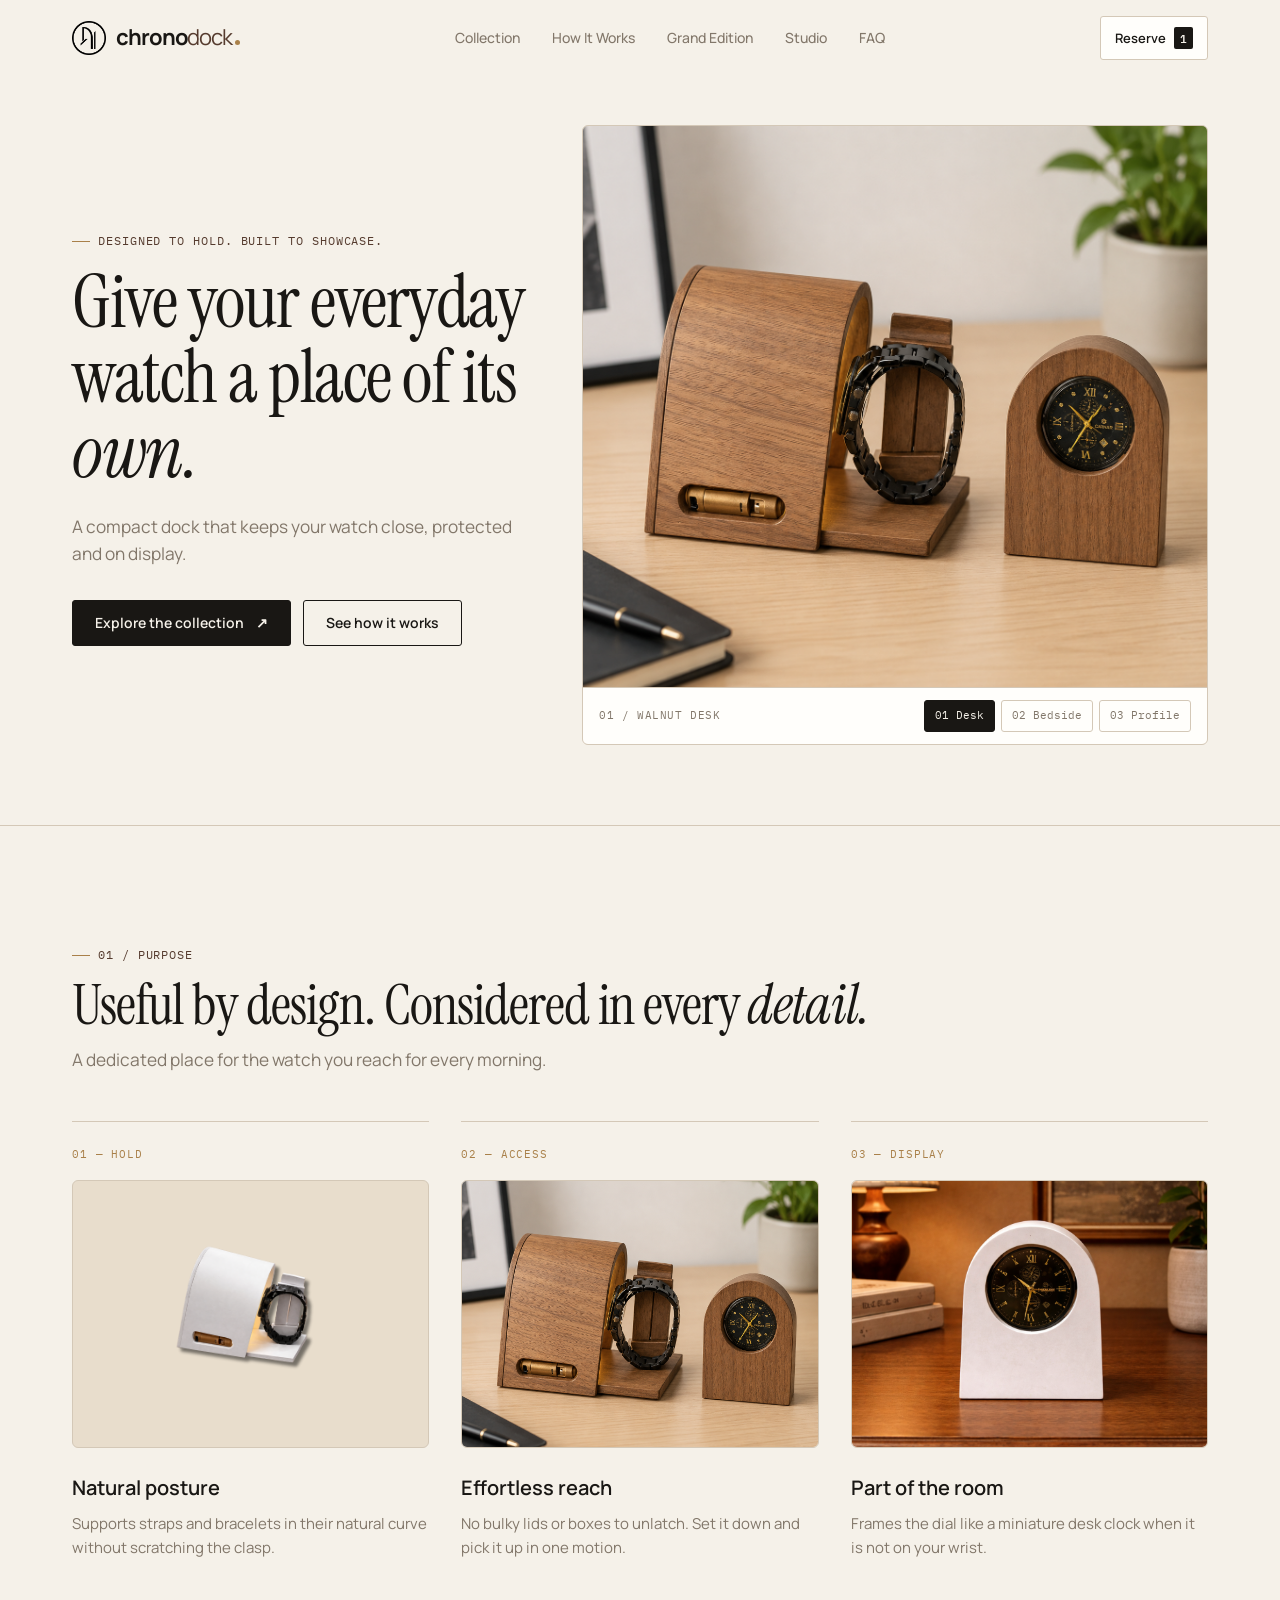
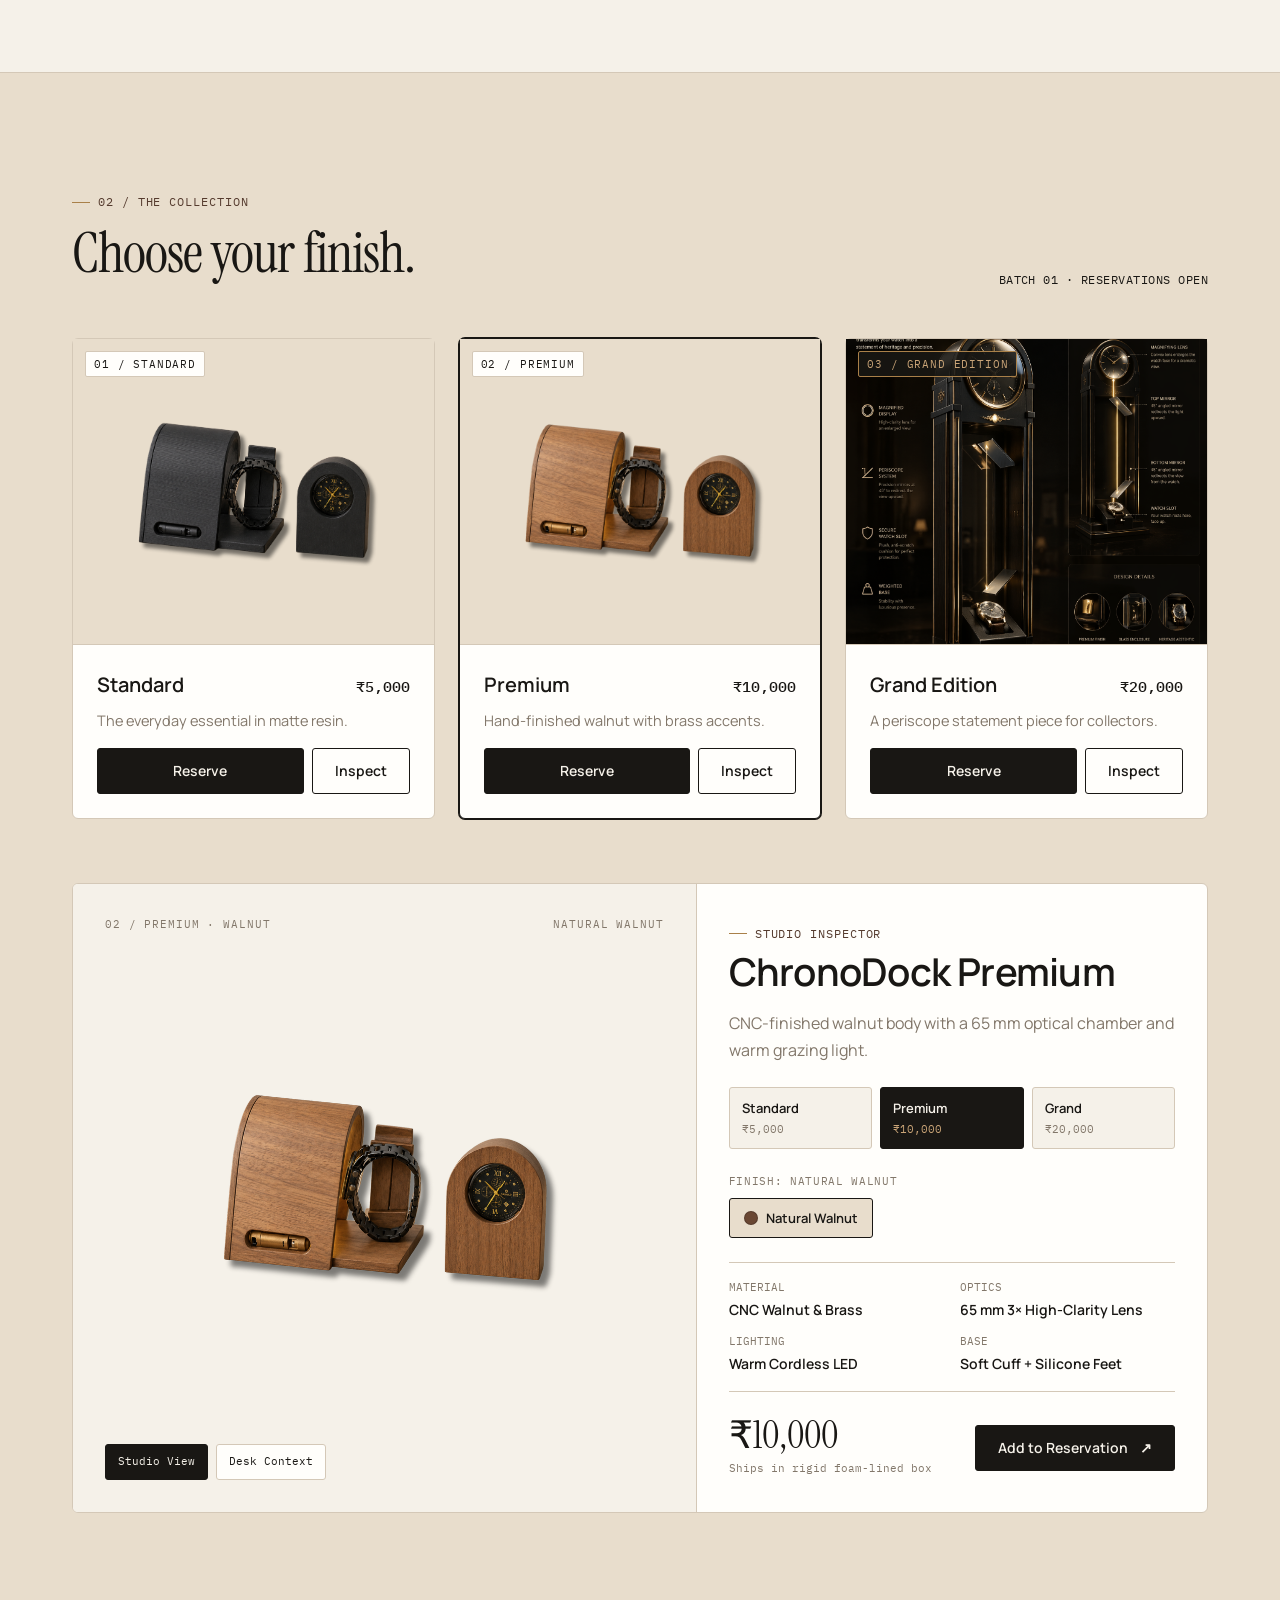
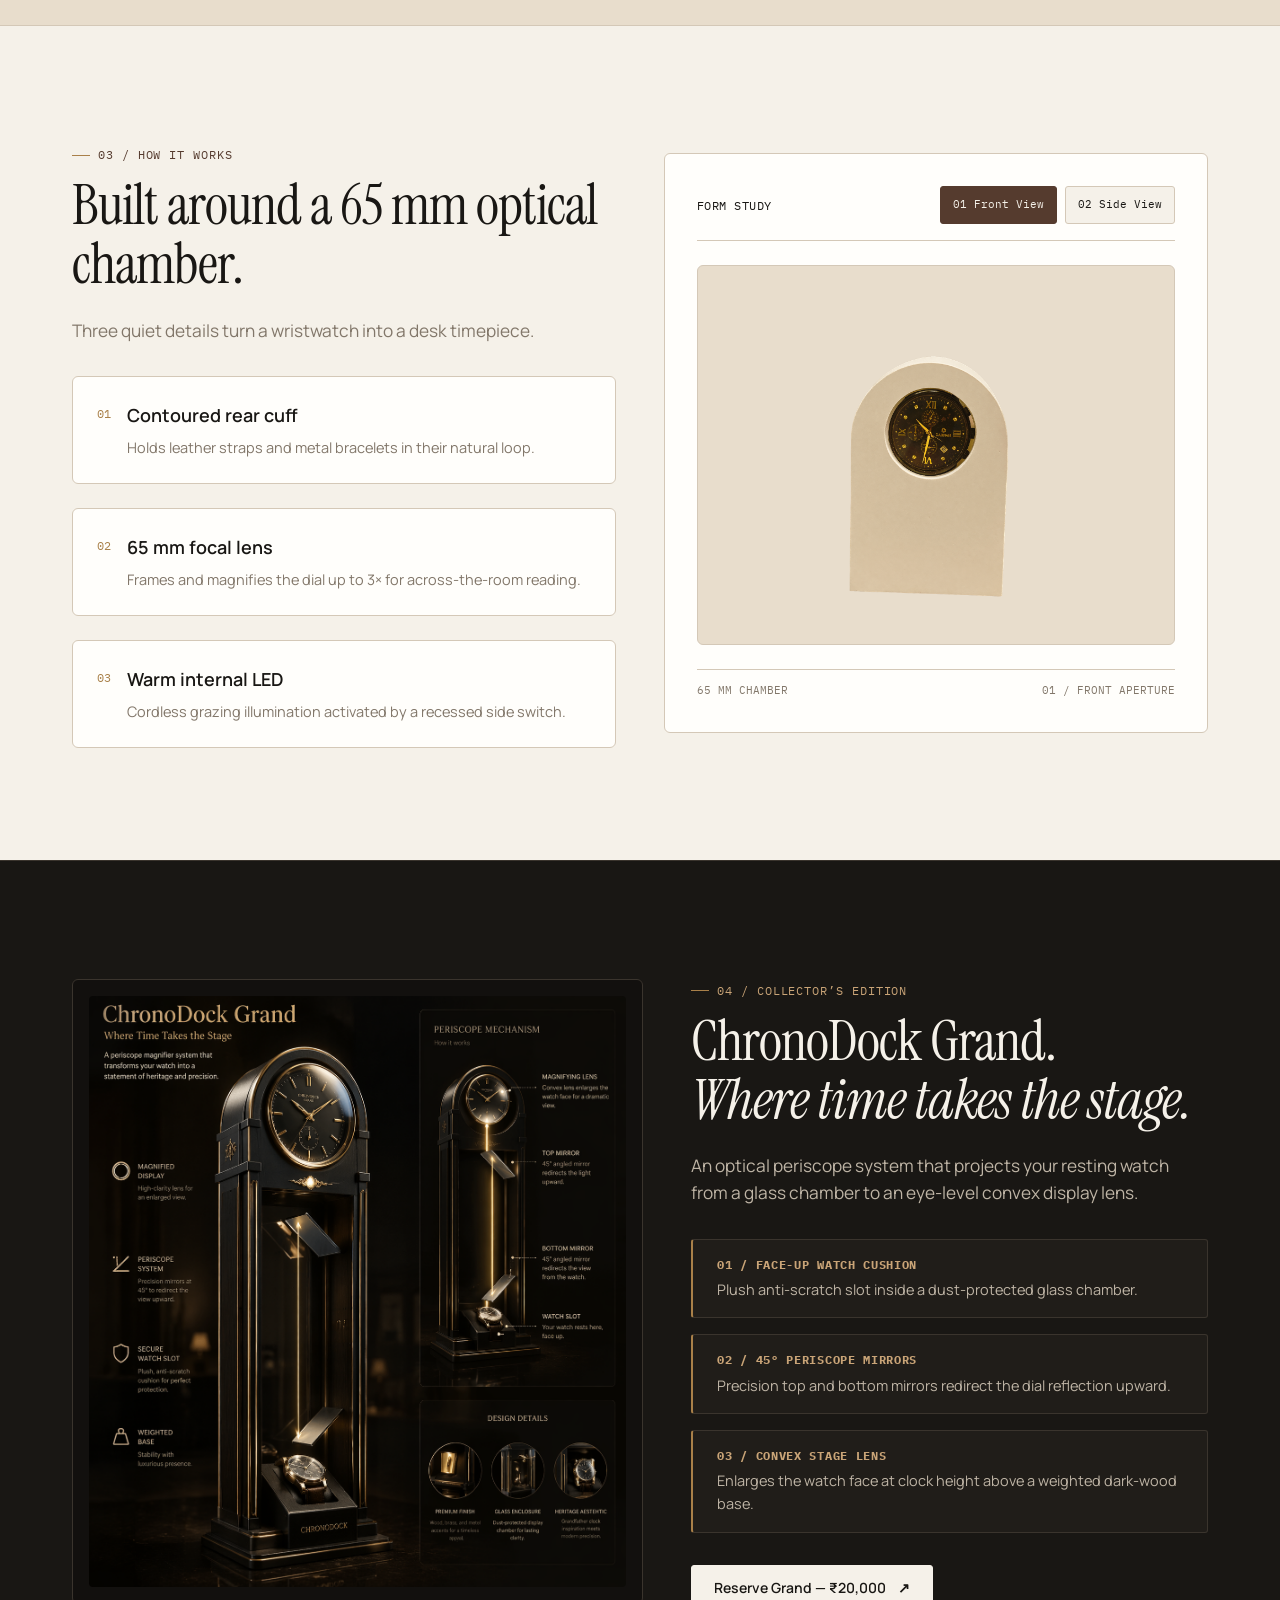
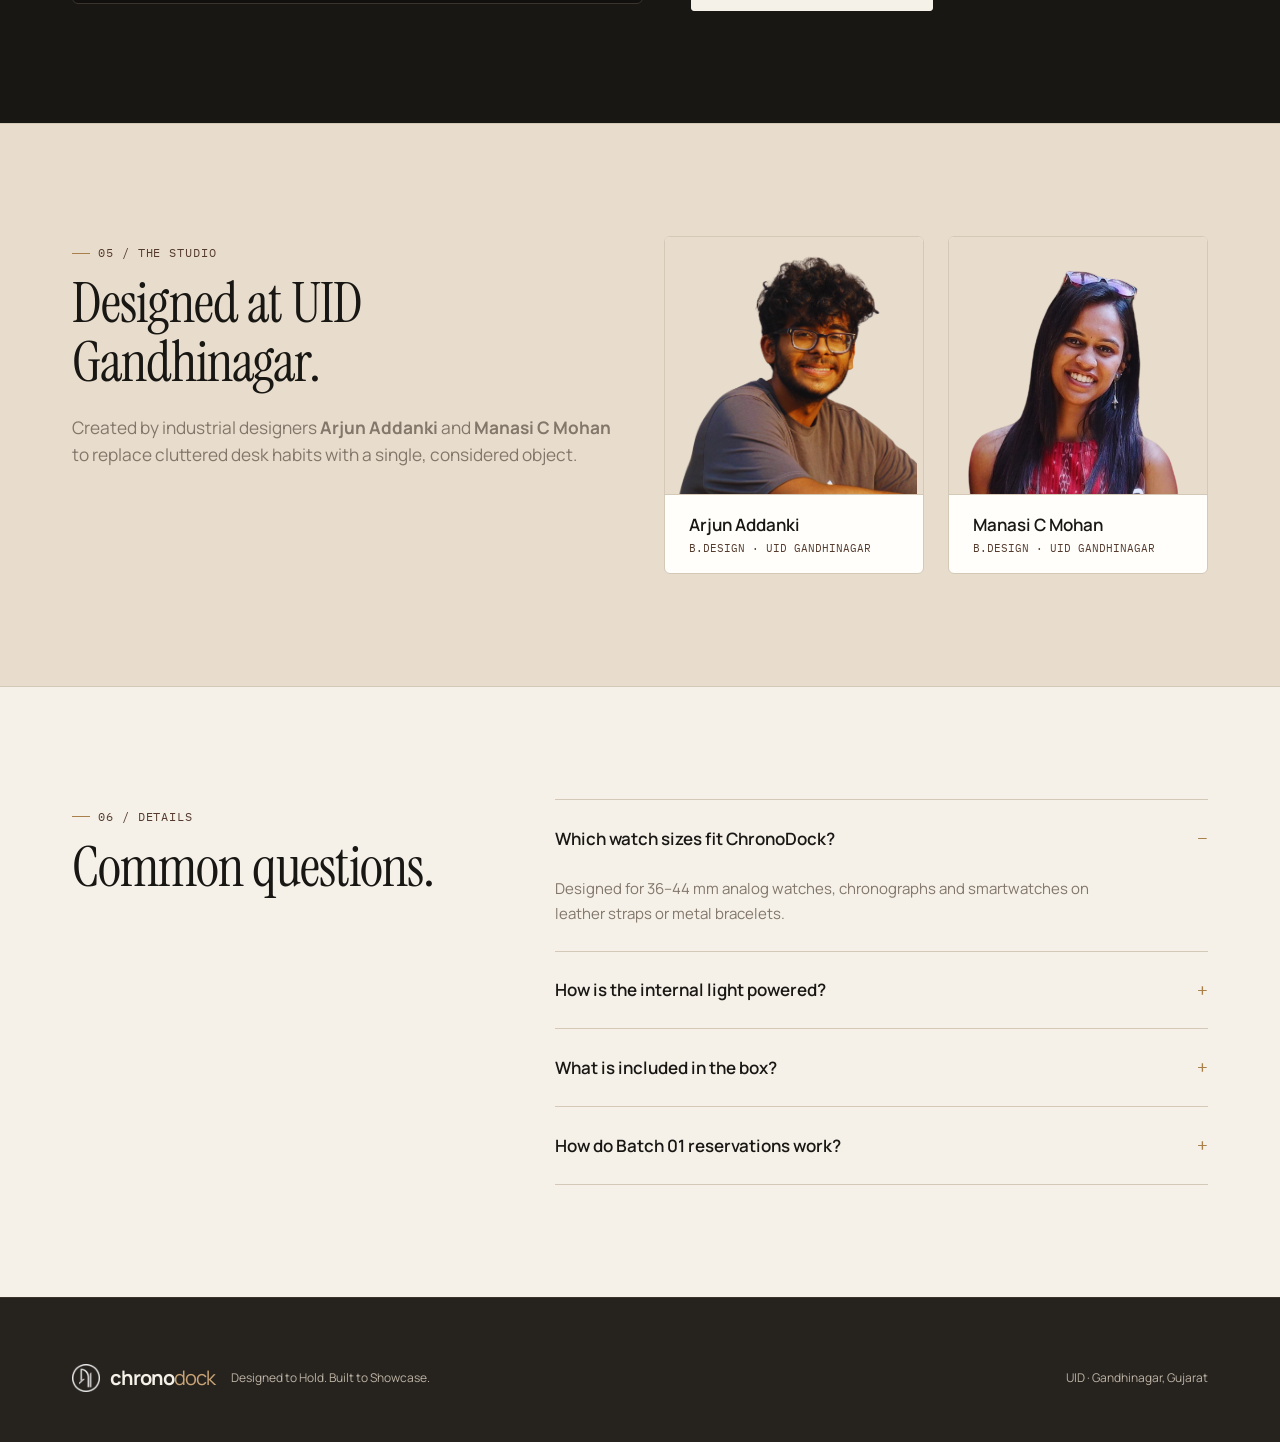
==== commit b9750636: "Remove contact emails from founder cards and footer" ====
--- a/index.html
+++ b/index.html
@@ -479,8 +479,7 @@
               </div>
               <div class="founder-info">
                 <h3>Arjun Addanki</h3>
-                <span class="founder-role">B.DESIGN · UID GANDHINAGAR</span>
-                <a href="mailto:talktoarjun05@gmail.com" class="founder-contact">talktoarjun05@gmail.com</a>
+                <span class="founder-role" style="margin-bottom:0;">B.DESIGN · UID GANDHINAGAR</span>
               </div>
             </article>
 
@@ -496,8 +495,7 @@
               </div>
               <div class="founder-info">
                 <h3>Manasi C Mohan</h3>
-                <span class="founder-role">B.DESIGN · UID GANDHINAGAR</span>
-                <a href="mailto:manasimohan03@gmail.com" class="founder-contact">manasimohan03@gmail.com</a>
+                <span class="founder-role" style="margin-bottom:0;">B.DESIGN · UID GANDHINAGAR</span>
               </div>
             </article>
           </div>
@@ -559,10 +557,7 @@
           </a>
           <span>Designed to Hold. Built to Showcase.</span>
         </div>
-        <div>
-          <a href="mailto:talktoarjun05@gmail.com" style="margin-right: 16px;">talktoarjun05@gmail.com</a>
-          <a href="mailto:manasimohan03@gmail.com">manasimohan03@gmail.com</a>
-        </div>
+        <span>UID · Gandhinagar, Gujarat</span>
       </div>
     </div>
   </footer>
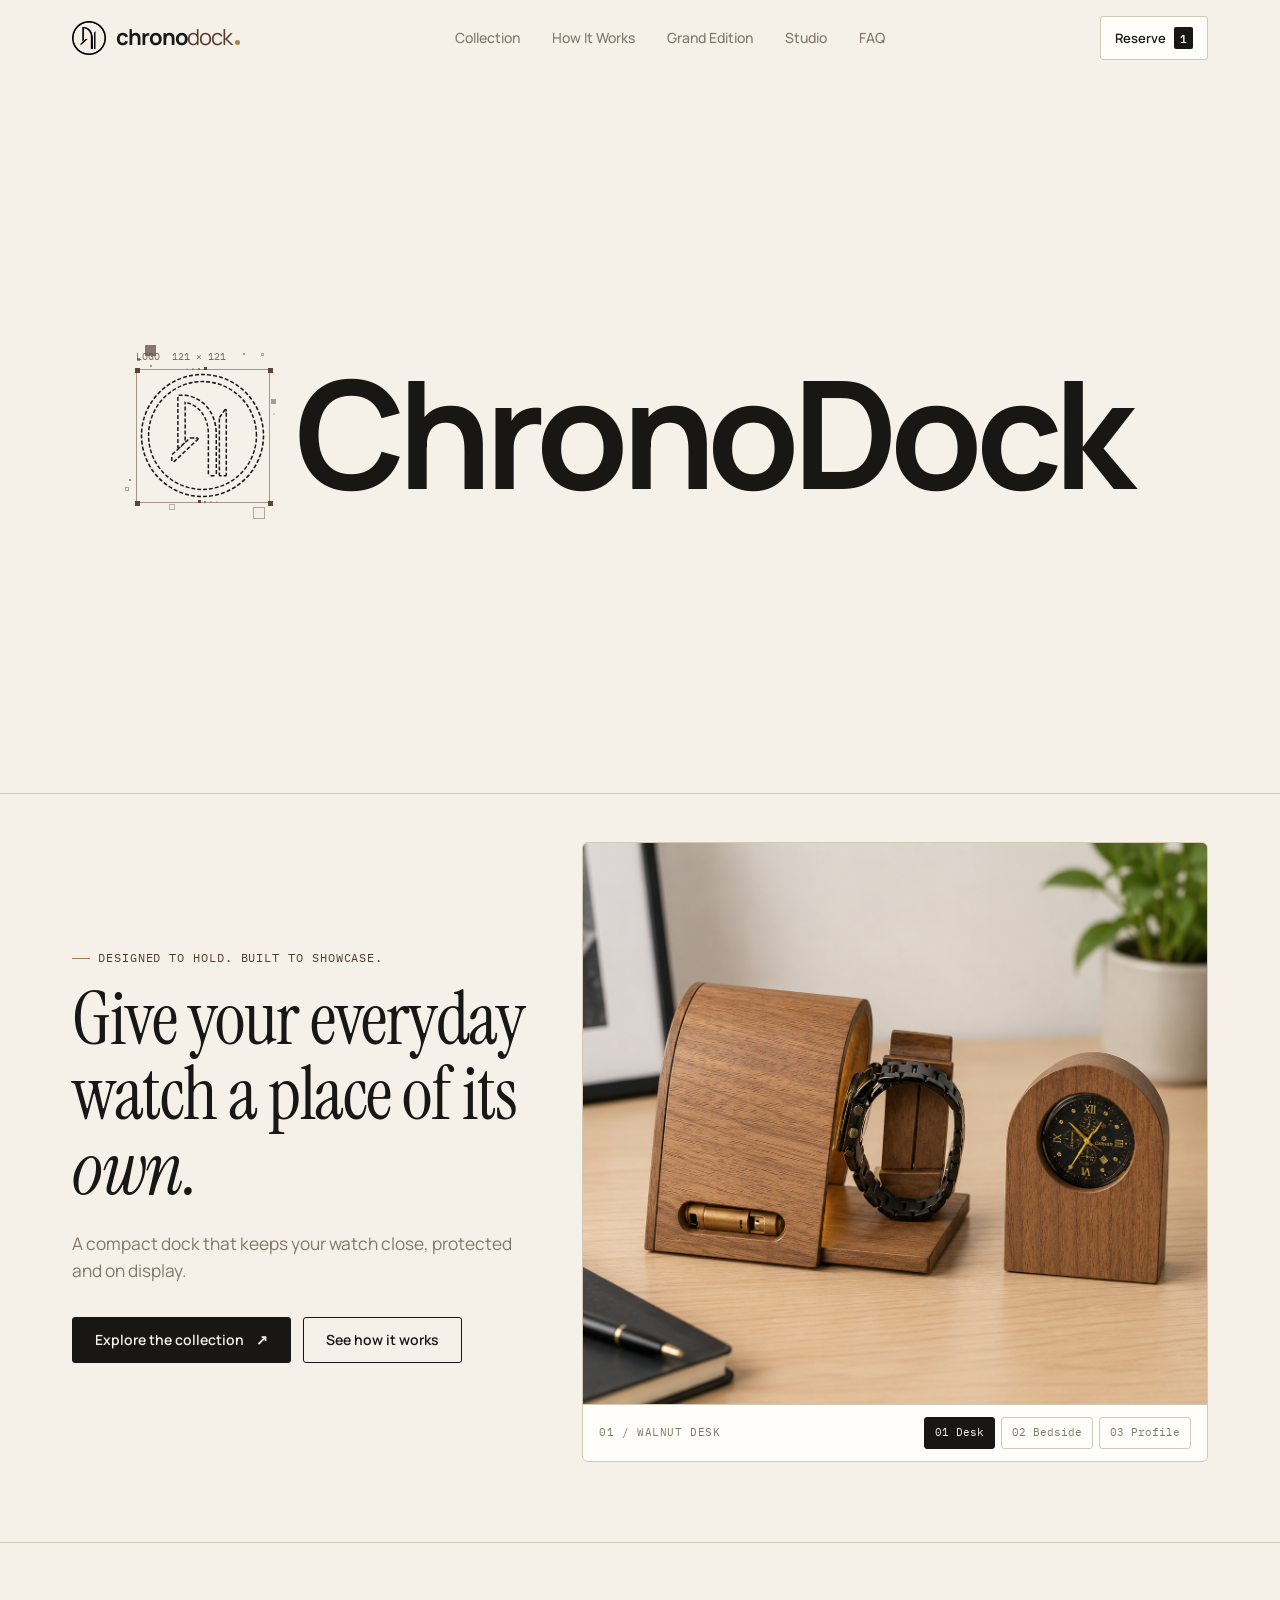
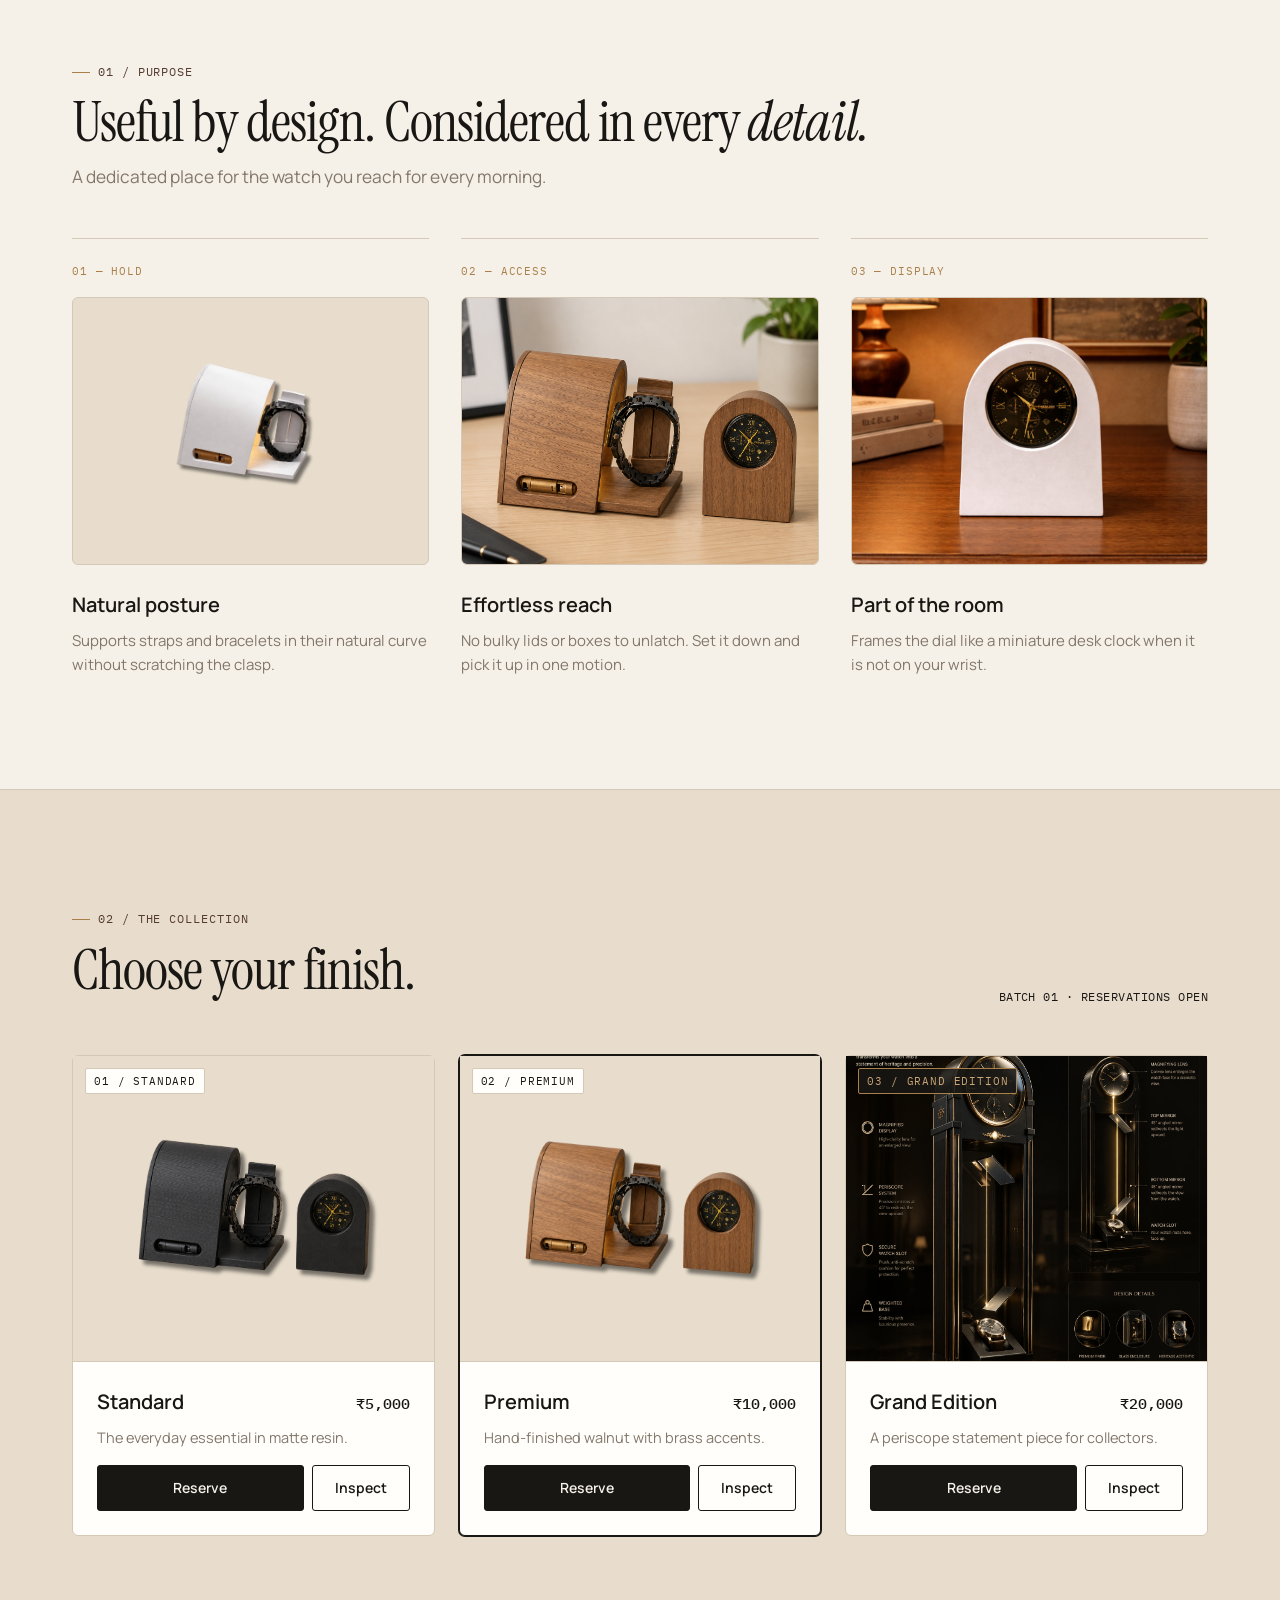
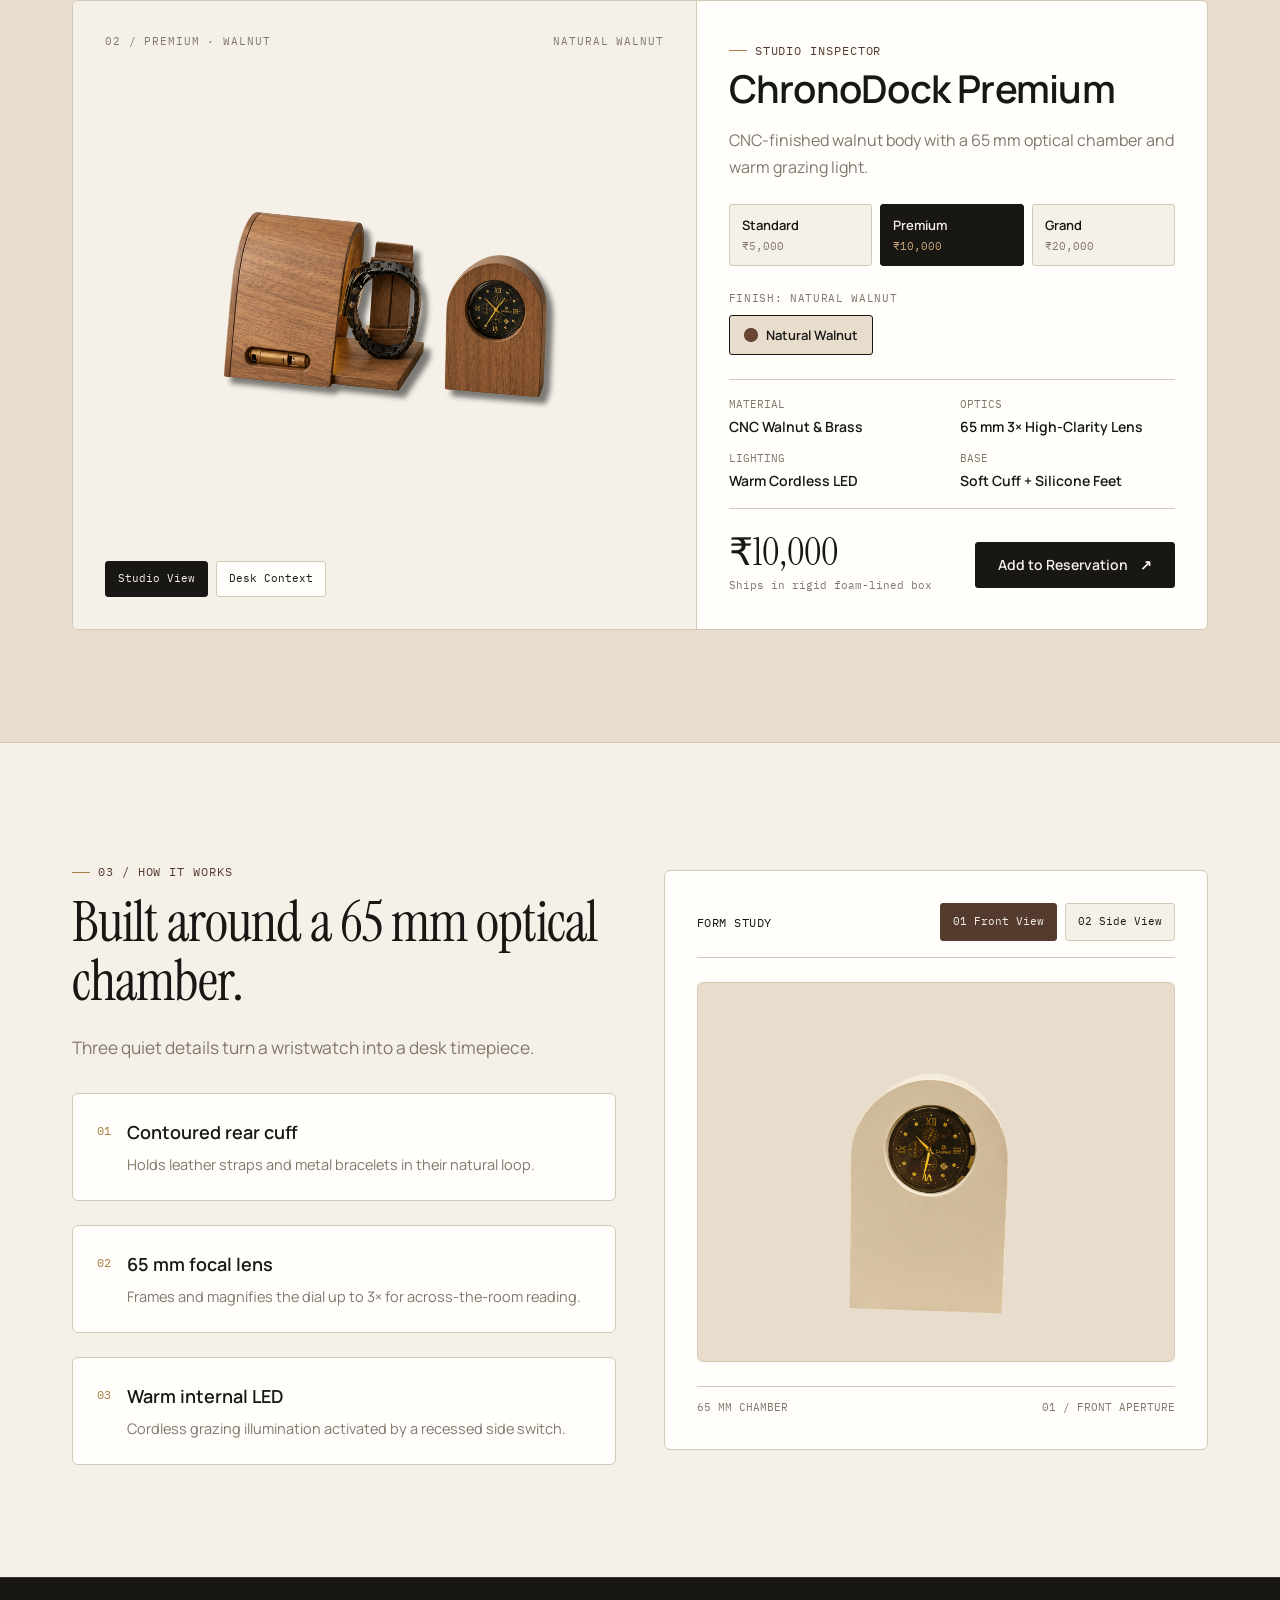
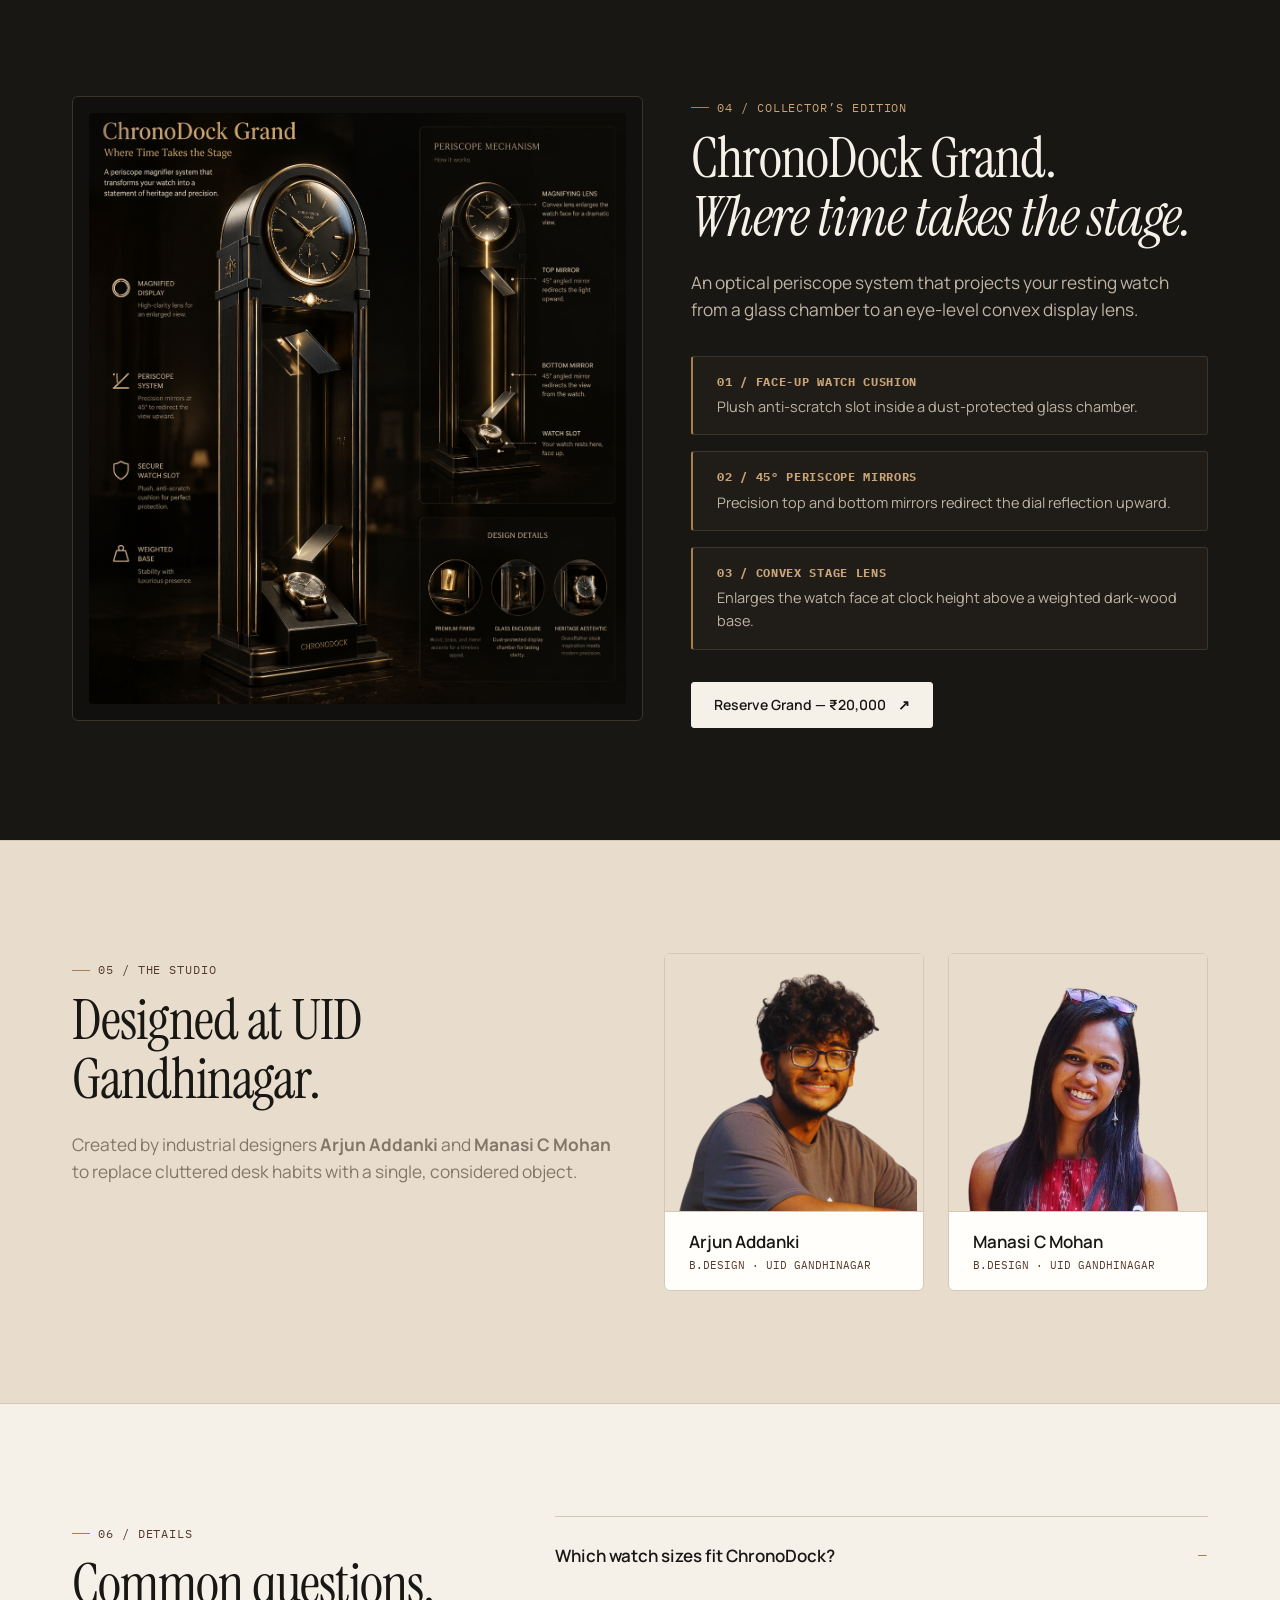
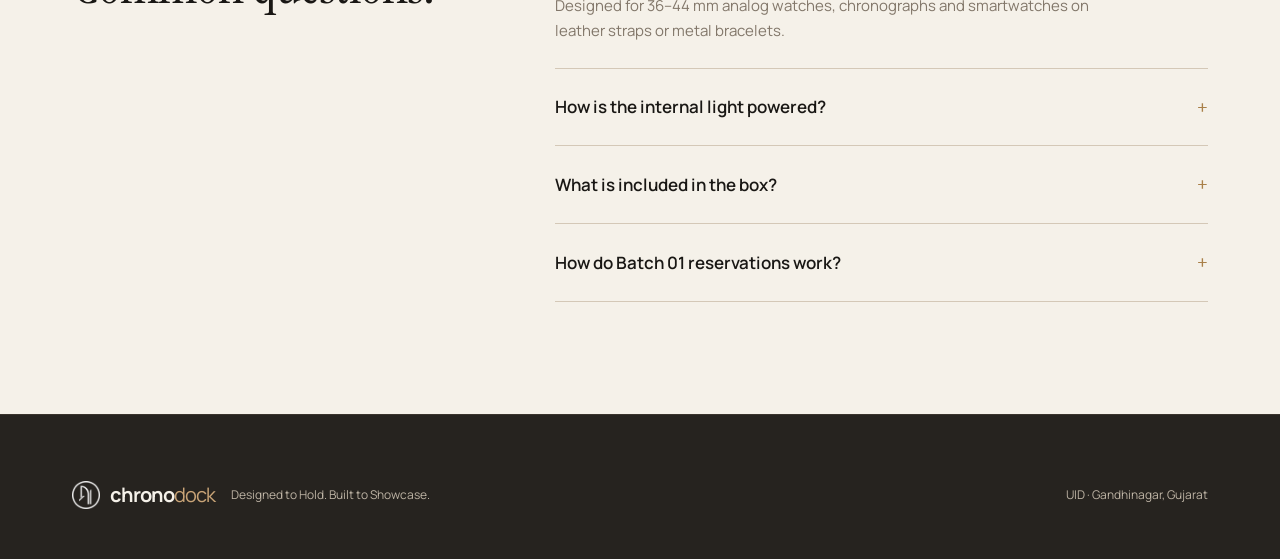
==== commit 1fc42e73: "Add opening ChronoDock logo section with React Bits TechText effect" ====
--- a/index.html
+++ b/index.html
@@ -47,8 +47,17 @@
   </header>
 
   <main id="main-content">
-    <!-- 1. HERO — THE OBJECT -->
-    <section id="top" class="hero-section">
+    <!-- 1. OPENING LOGO SECTION — TECHTEXT INTERACTIVE EFFECT -->
+    <section id="top" class="tech-logo-section" aria-label="ChronoDock interactive logo">
+      <div class="tech-logo-stage">
+        <div id="tech-text-root" class="tech-text" role="img" aria-label="ChronoDock">
+          <canvas id="tech-text-canvas" class="tech-text-canvas"></canvas>
+        </div>
+      </div>
+    </section>
+
+    <!-- 2. HERO — THE OBJECT -->
+    <section id="showcase" class="hero-section section">
       <div class="container">
         <div class="hero-grid">
           <div class="hero-content">
--- a/styles.css
+++ b/styles.css
@@ -596,6 +596,42 @@
 }
 
 /* ==========================================================================
+   0. Opening Logo Section — React Bits TechText Component
+   ========================================================================== */
+
+.tech-logo-section {
+  position: relative;
+  width: 100%;
+  min-height: calc(88dvh - 76px);
+  display: flex;
+  align-items: center;
+  justify-content: center;
+  background-color: var(--cd-ivory);
+  overflow: hidden;
+}
+
+.tech-logo-stage {
+  width: 100%;
+  height: clamp(320px, 68dvh, 560px);
+  position: relative;
+}
+
+.tech-text {
+  position: relative;
+  width: 100%;
+  height: 100%;
+  touch-action: pan-y;
+  user-select: none;
+  font-family: var(--font-ui);
+}
+
+.tech-text-canvas {
+  display: block;
+  width: 100%;
+  height: 100%;
+}
+
+/* ==========================================================================
    1. Hero Section — The Object First
    ========================================================================== */
 
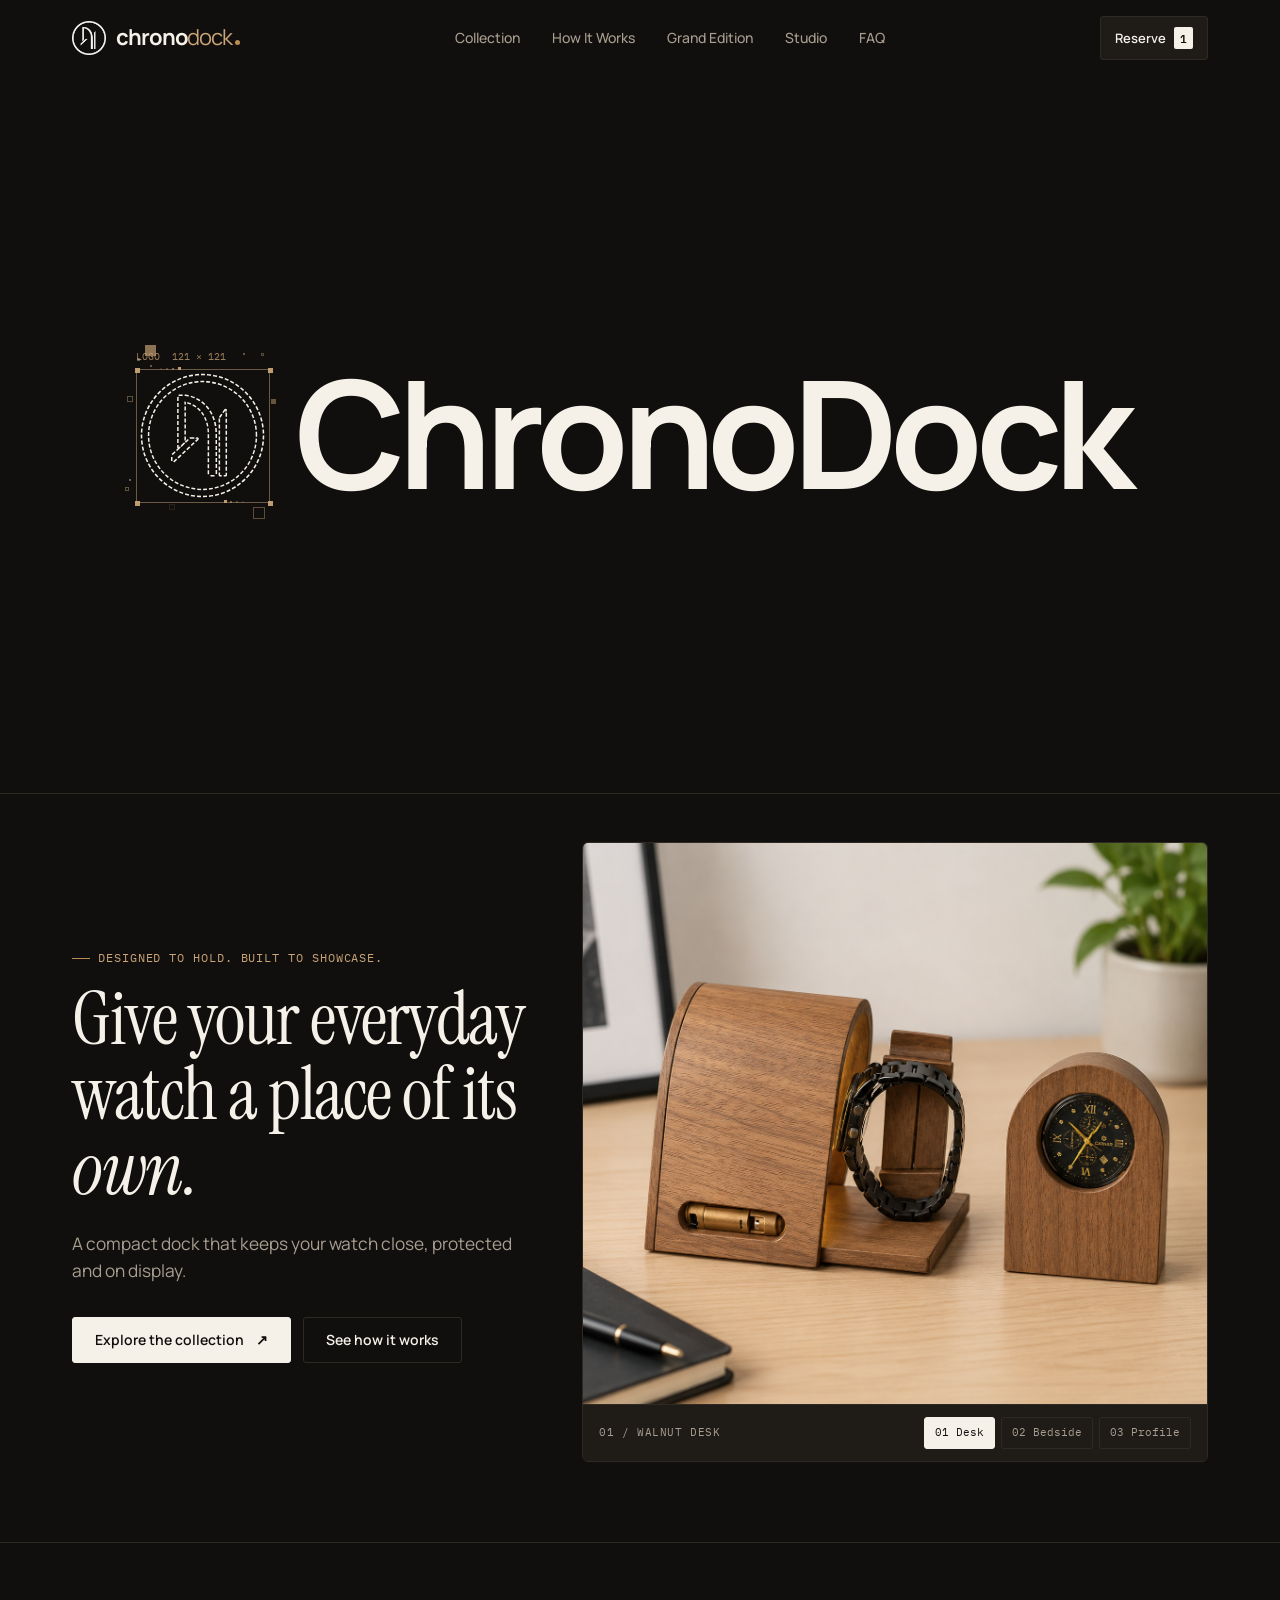
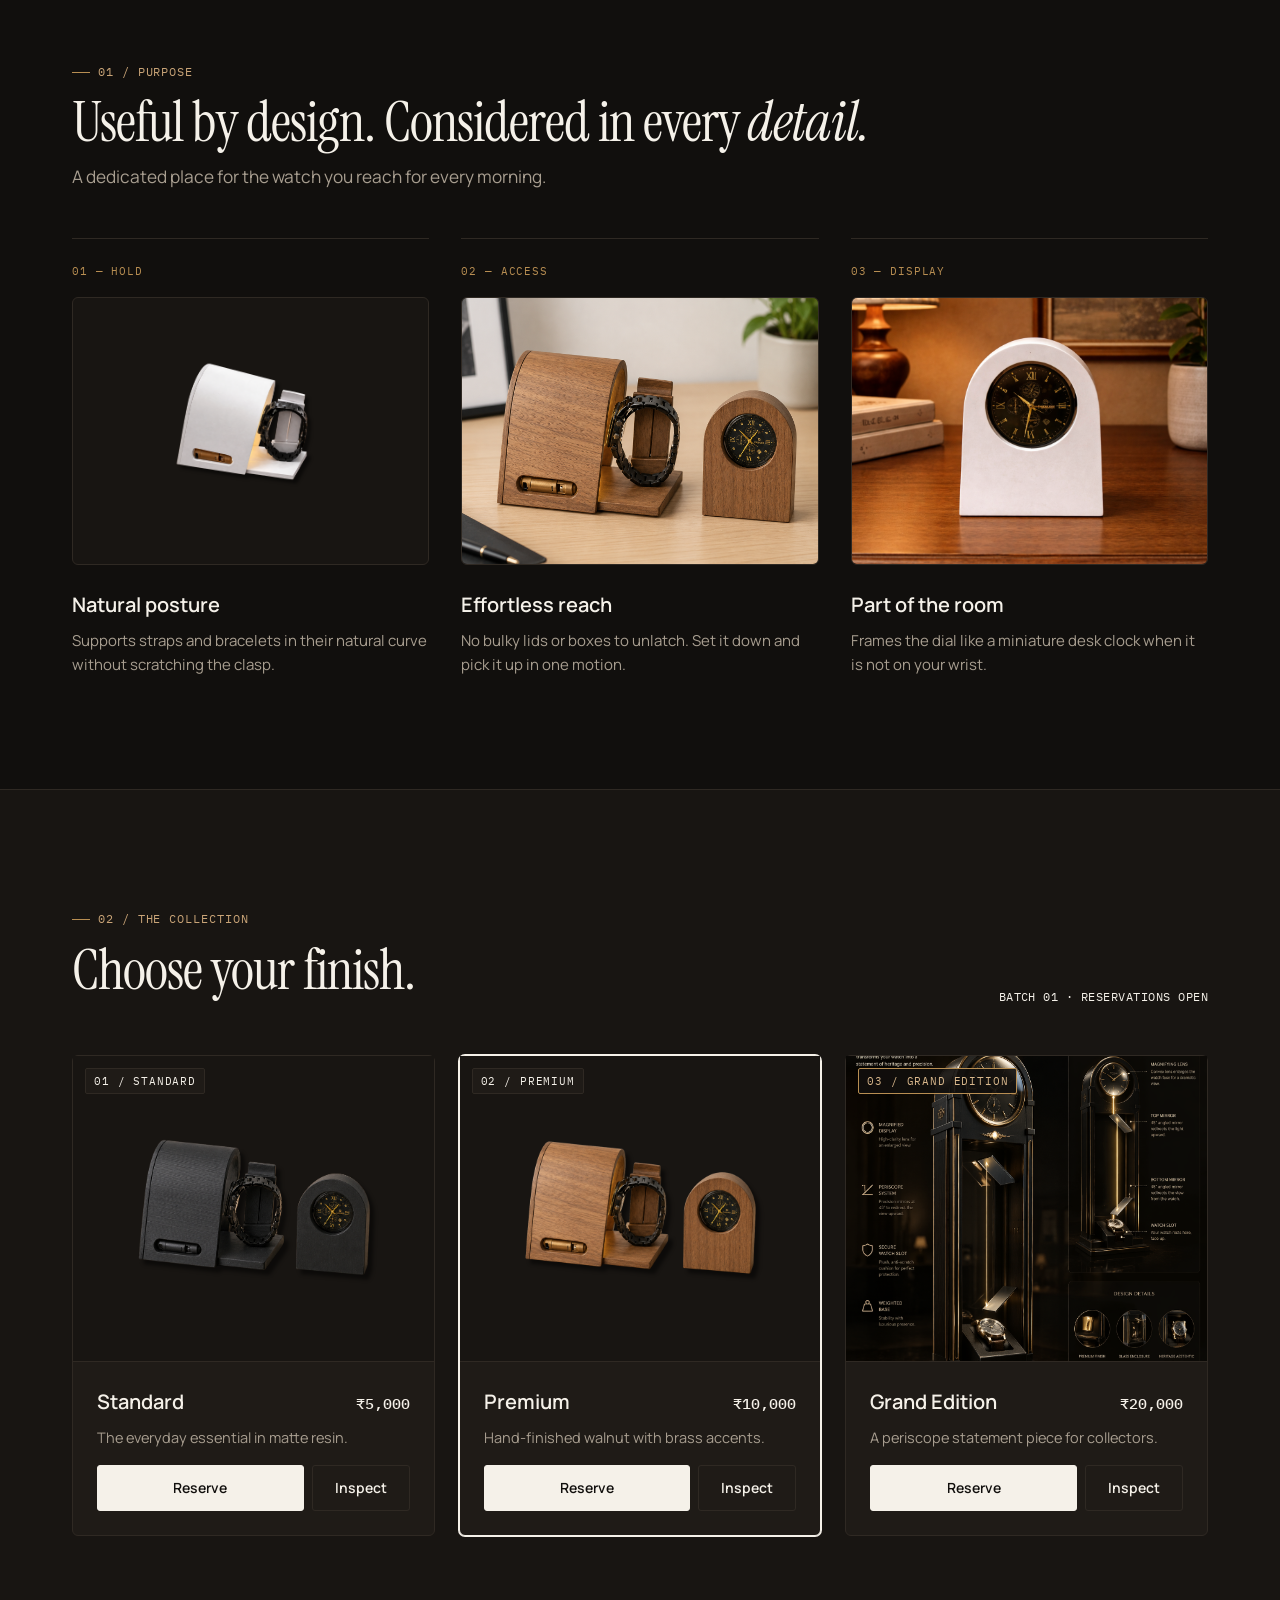
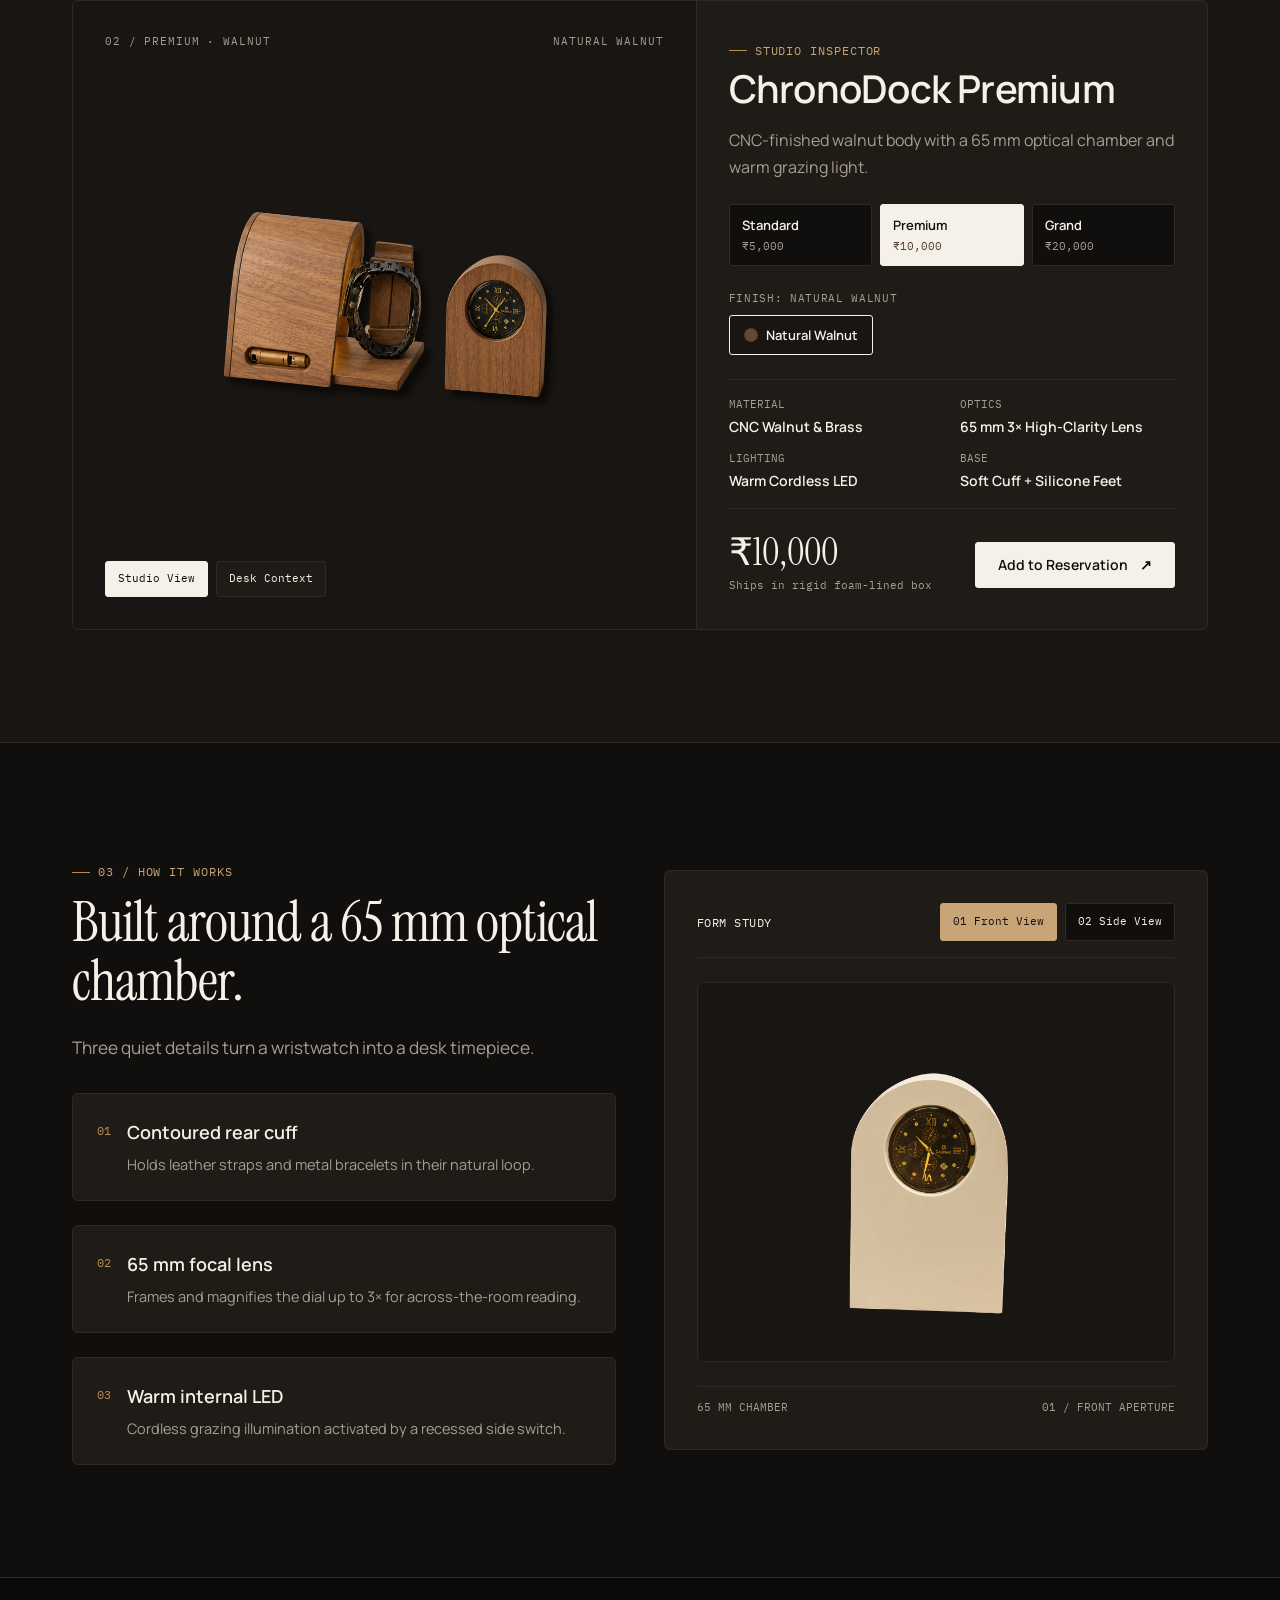
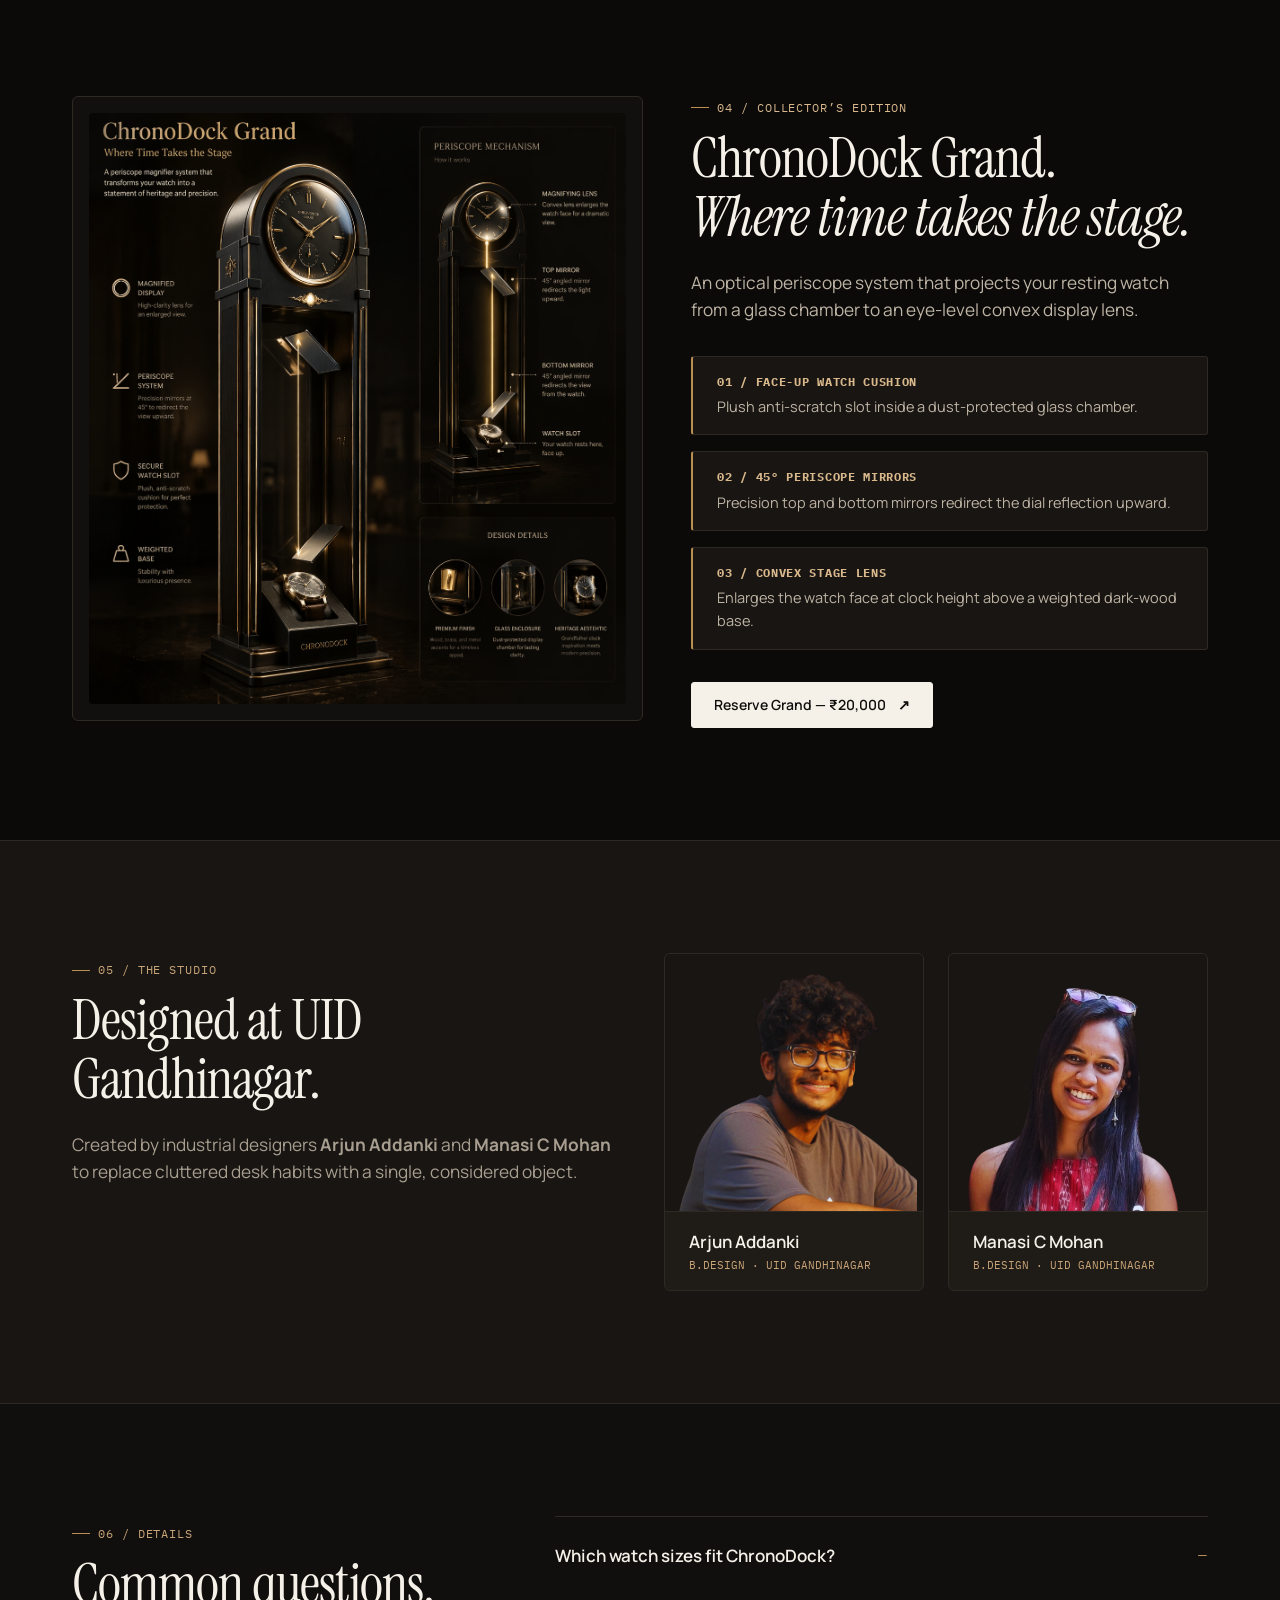
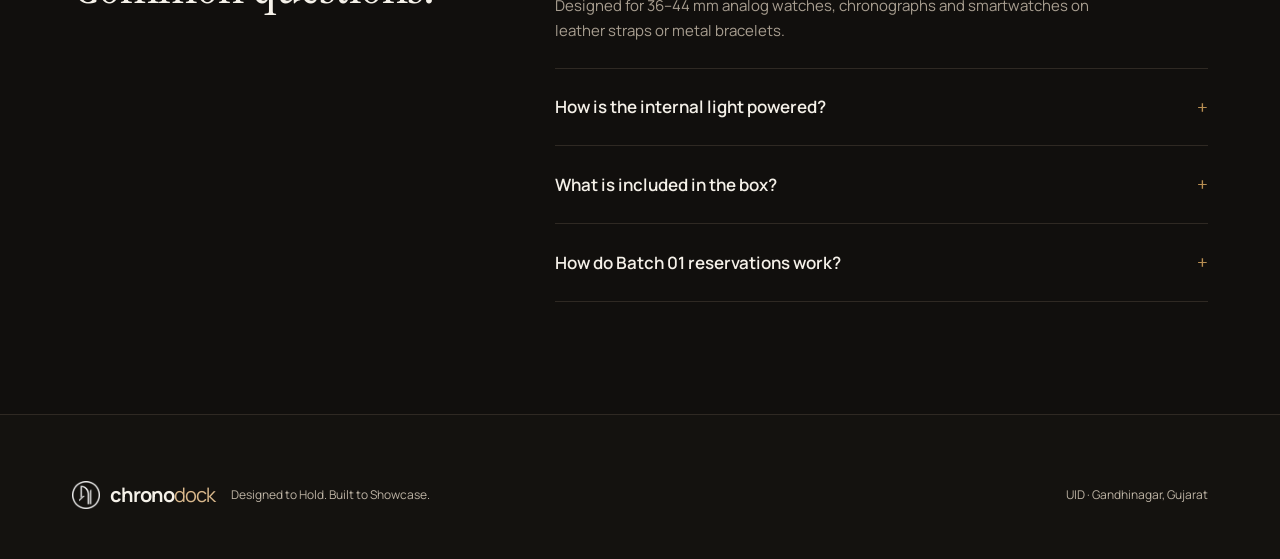
==== commit cc85e047: "Switch entire website to dark theme while preserving TechText logo and wordmark interactivity" ====
--- a/index.html
+++ b/index.html
@@ -560,7 +560,7 @@
     <div class="container">
       <div class="footer-bottom" style="padding-top: 0;">
         <div style="display: flex; align-items: center; gap: 16px; flex-wrap: wrap;">
-          <a href="#top" class="brand-logo" style="color: var(--cd-ivory); font-size: 20px;">
+          <a href="#top" class="brand-logo" style="color: var(--cd-ink); font-size: 20px;">
             <img src="images/logo.png" alt="" class="brand-mark" width="28" height="28">
             <span class="brand-wordmark">chrono<span style="color: var(--cd-sand);">dock</span></span>
           </a>
--- a/styles.css
+++ b/styles.css
@@ -4,22 +4,22 @@
    ========================================================================== */
 
 :root {
-  /* Colour System (from ChronoDock Design System) */
-  --cd-ivory: #F5F1E9;
-  --cd-bone: #E8DDCC;
-  --cd-sand: #C9A477;
-  --cd-walnut: #553B2E;
-  --cd-ink: #191714;
-  --cd-charcoal: #26231F;
-  --cd-brass: #A98049;
-  --cd-stone: #82776A;
-  --cd-line: #D4C8B7;
-  --cd-white: #FFFEFB;
+  /* Dark Theme Colour System (Warm Precision Gallery Dark) */
+  --cd-ivory: #110F0D;
+  --cd-bone: #181512;
+  --cd-sand: #D9B88C;
+  --cd-walnut: #C9A477;
+  --cd-ink: #F5F1E9;
+  --cd-charcoal: #14120F;
+  --cd-brass: #B88E52;
+  --cd-stone: #A89E90;
+  --cd-line: #2F2923;
+  --cd-white: #1F1B17;
 
   /* Dark Surface Tokens */
-  --cd-dark-line: #3A342D;
+  --cd-dark-line: #2F2923;
   --cd-dark-muted: #BEB4A5;
-  --cd-dark-surface: #201D19;
+  --cd-dark-surface: #181512;
 
   /* Typography */
   --font-display: "Instrument Serif", Georgia, serif;
@@ -192,14 +192,14 @@
 }
 
 .section-dark {
-  background-color: var(--cd-ink);
-  color: var(--cd-ivory);
+  background-color: #0B0A09;
+  color: var(--cd-ink);
   border-top-color: var(--cd-dark-line);
 }
 
 .section-charcoal {
   background-color: var(--cd-charcoal);
-  color: var(--cd-ivory);
+  color: var(--cd-ink);
   border-top-color: var(--cd-dark-line);
 }
 
@@ -349,37 +349,40 @@
 .btn-primary:hover {
   background-color: var(--cd-walnut);
   border-color: var(--cd-walnut);
+  color: #110F0D;
 }
 
 .btn-secondary {
   background-color: transparent;
   color: var(--cd-ink);
+  border-color: var(--cd-line);
+}
+
+.btn-secondary:hover {
+  background-color: var(--cd-white);
   border-color: var(--cd-ink);
 }
 
-.btn-secondary:hover {
-  background-color: var(--cd-bone);
-}
-
 .btn-light {
-  background-color: var(--cd-ivory);
-  color: var(--cd-ink);
-  border-color: var(--cd-ivory);
+  background-color: var(--cd-ink);
+  color: var(--cd-ivory);
+  border-color: var(--cd-ink);
 }
 
 .btn-light:hover {
   background-color: var(--cd-sand);
   border-color: var(--cd-sand);
+  color: #110F0D;
 }
 
 .btn-outline-light {
   background-color: transparent;
-  color: var(--cd-ivory);
+  color: var(--cd-ink);
   border-color: rgba(245, 241, 233, 0.35);
 }
 
 .btn-outline-light:hover {
-  border-color: var(--cd-ivory);
+  border-color: var(--cd-ink);
   background-color: rgba(245, 241, 233, 0.08);
 }
 
@@ -459,6 +462,7 @@
   height: 34px;
   object-fit: contain;
   flex-shrink: 0;
+  filter: invert(1) brightness(0.95);
 }
 
 .site-footer .brand-mark {
@@ -1040,7 +1044,7 @@
 }
 
 .product-card[data-tier="grand"] .product-card-media {
-  background-color: var(--cd-ink);
+  background-color: #0B0A09;
   padding: 0;
 }
 
@@ -1078,7 +1082,7 @@
 }
 
 .product-card[data-tier="grand"] .tier-tag {
-  background-color: rgba(25, 23, 20, 0.88);
+  background-color: rgba(17, 15, 13, 0.9);
   color: var(--cd-sand);
   border-color: var(--cd-brass);
 }
@@ -1167,8 +1171,8 @@
 }
 
 .config-gallery.is-dark-stage {
-  background-color: var(--cd-ink);
-  color: var(--cd-ivory);
+  background-color: #0B0A09;
+  color: var(--cd-ink);
 }
 
 .config-gallery-top {
@@ -1228,13 +1232,13 @@
 
 .config-gallery.is-dark-stage .thumb-btn {
   background-color: var(--cd-charcoal);
-  color: var(--cd-ivory);
+  color: var(--cd-ink);
   border-color: var(--cd-dark-line);
 }
 
 .config-gallery.is-dark-stage .thumb-btn[aria-pressed="true"] {
   background-color: var(--cd-sand);
-  color: var(--cd-ink);
+  color: var(--cd-ivory);
   border-color: var(--cd-sand);
 }
 
@@ -1281,7 +1285,7 @@
 }
 
 .tier-tab[aria-selected="true"] small {
-  color: var(--cd-sand);
+  color: #553B2E;
 }
 
 .finish-selector {
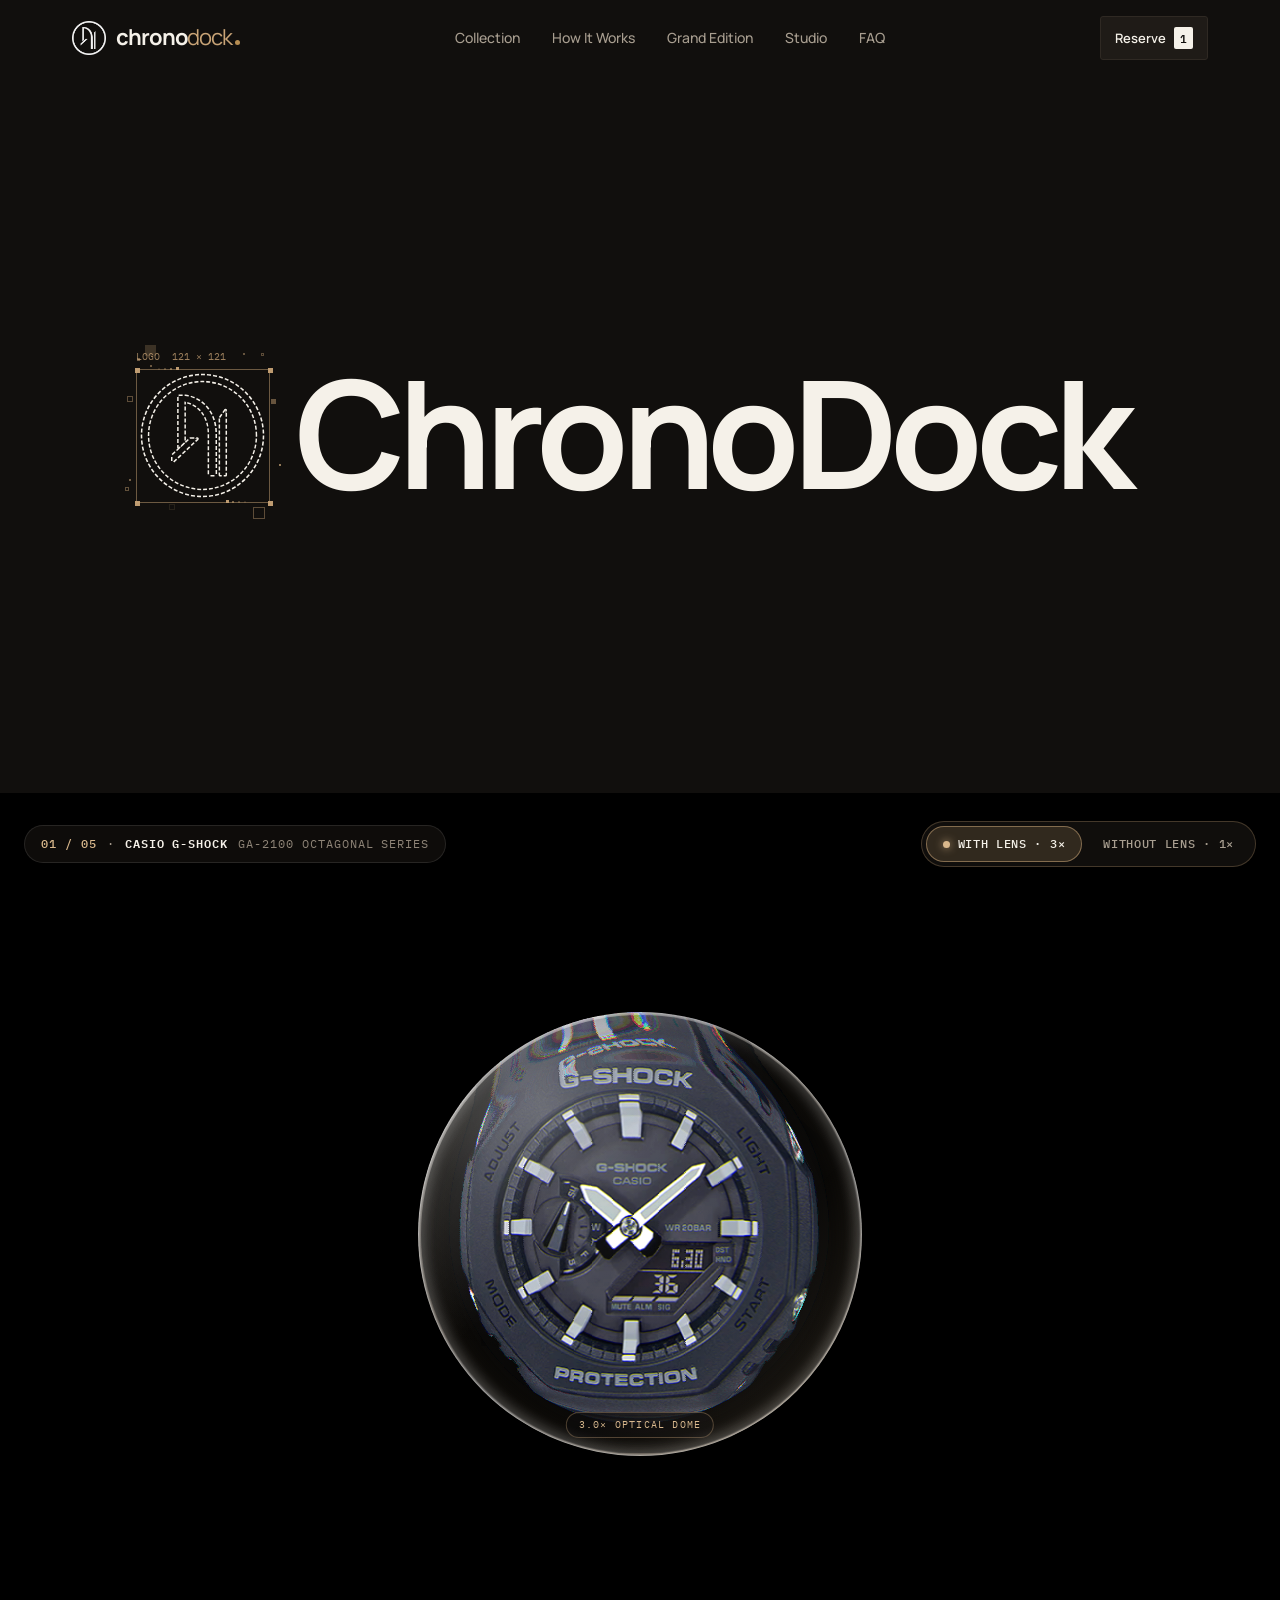
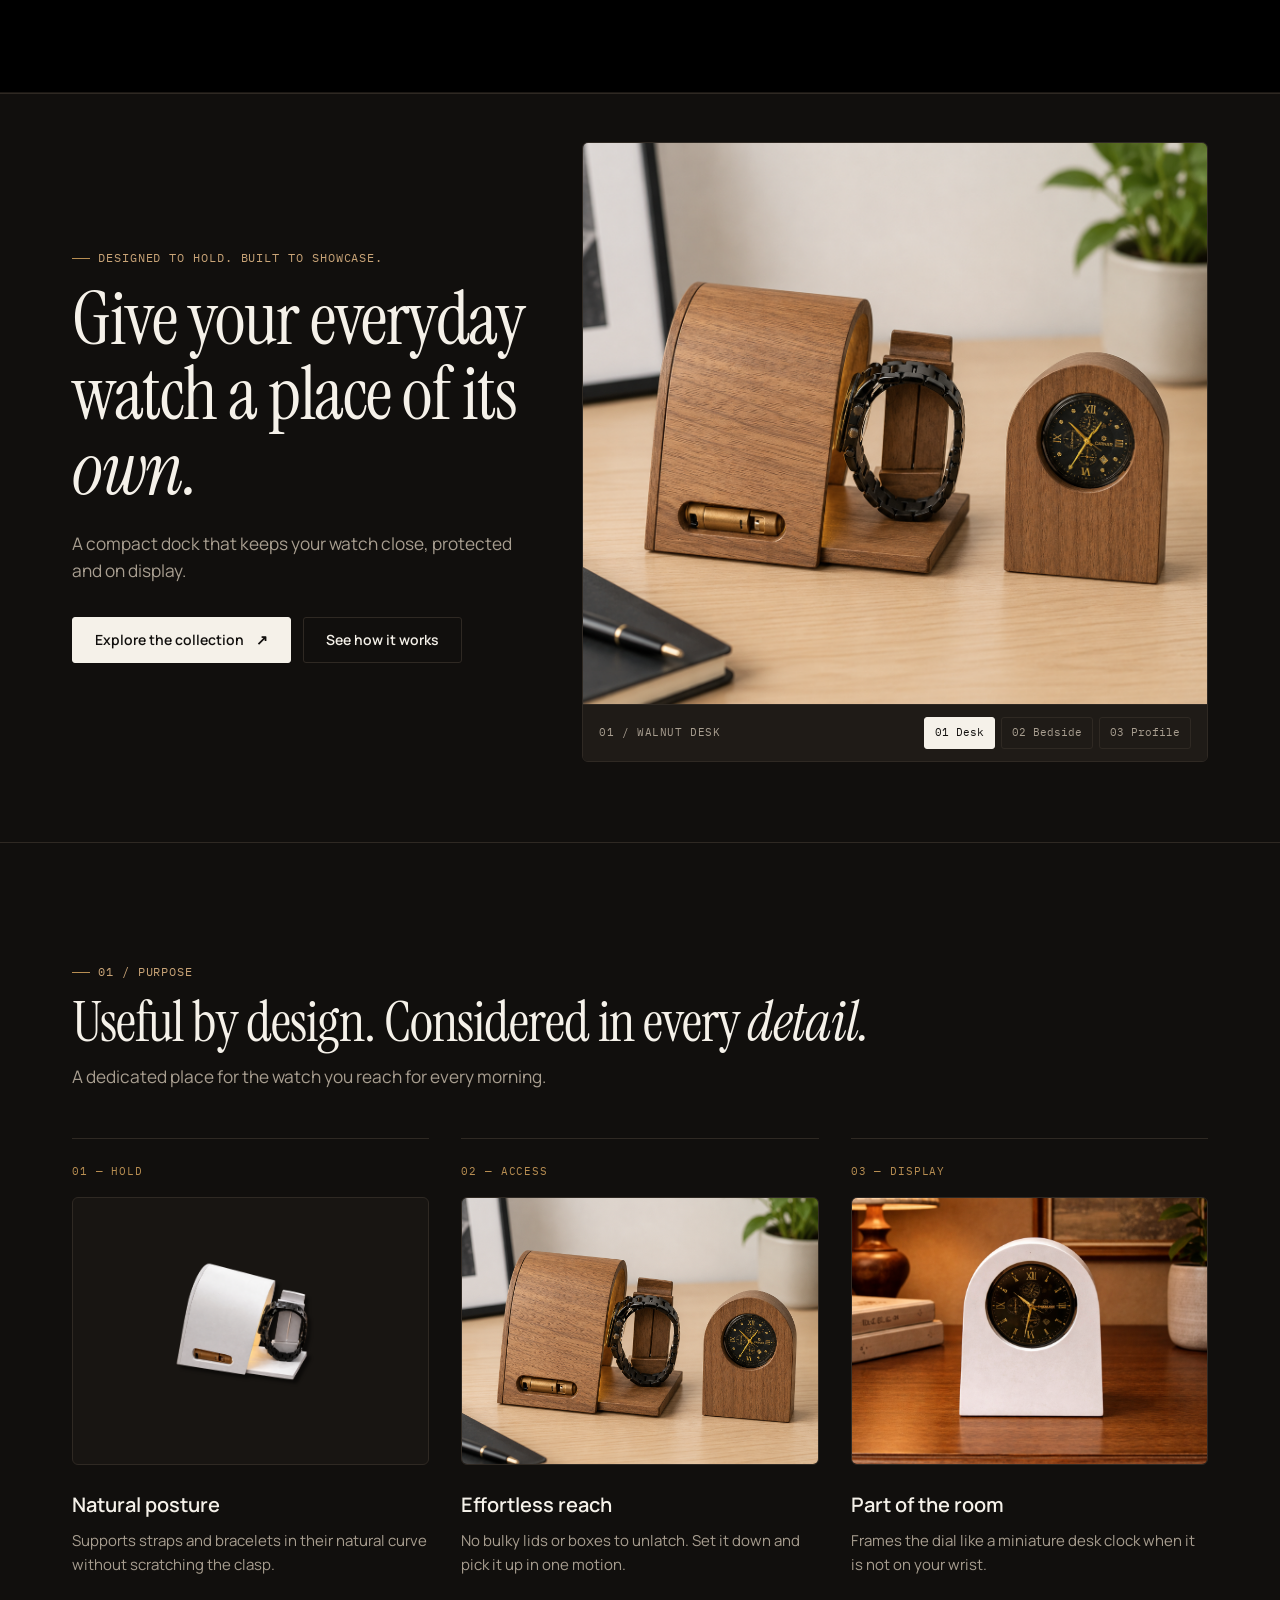
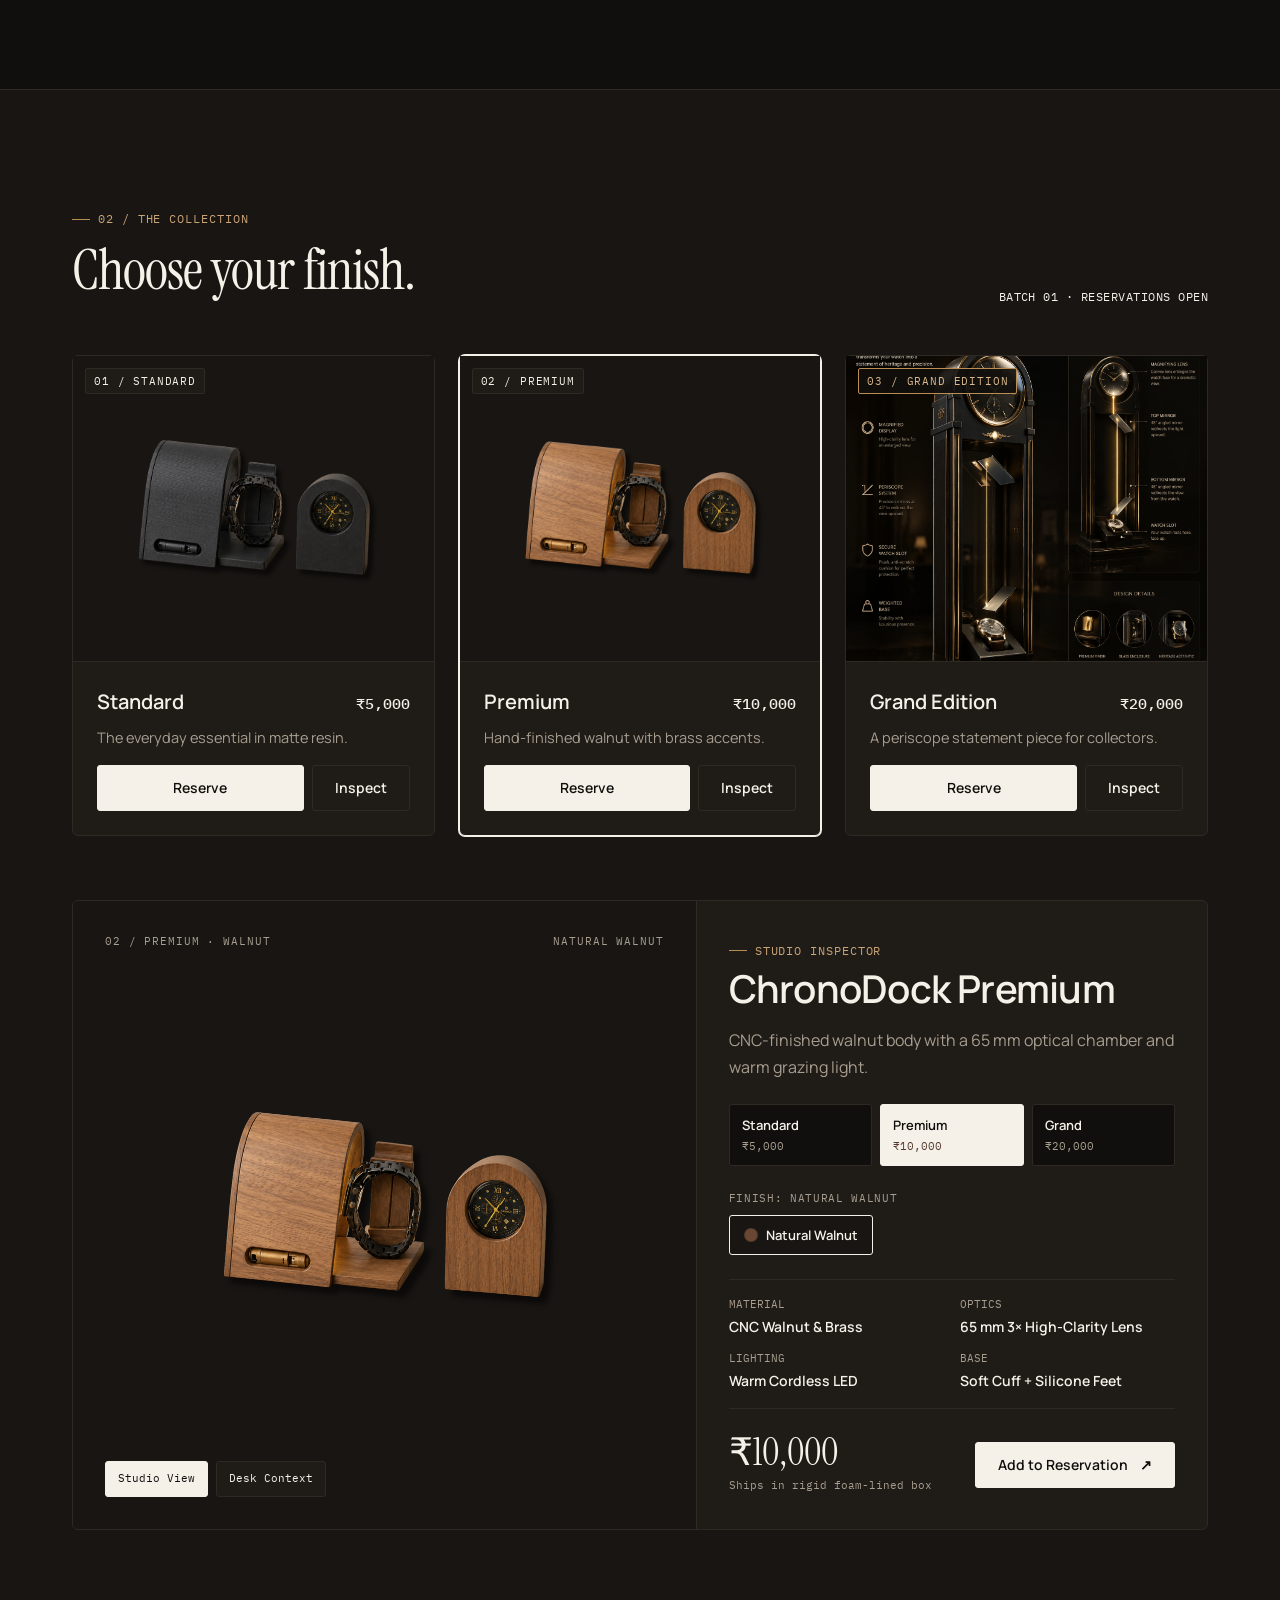
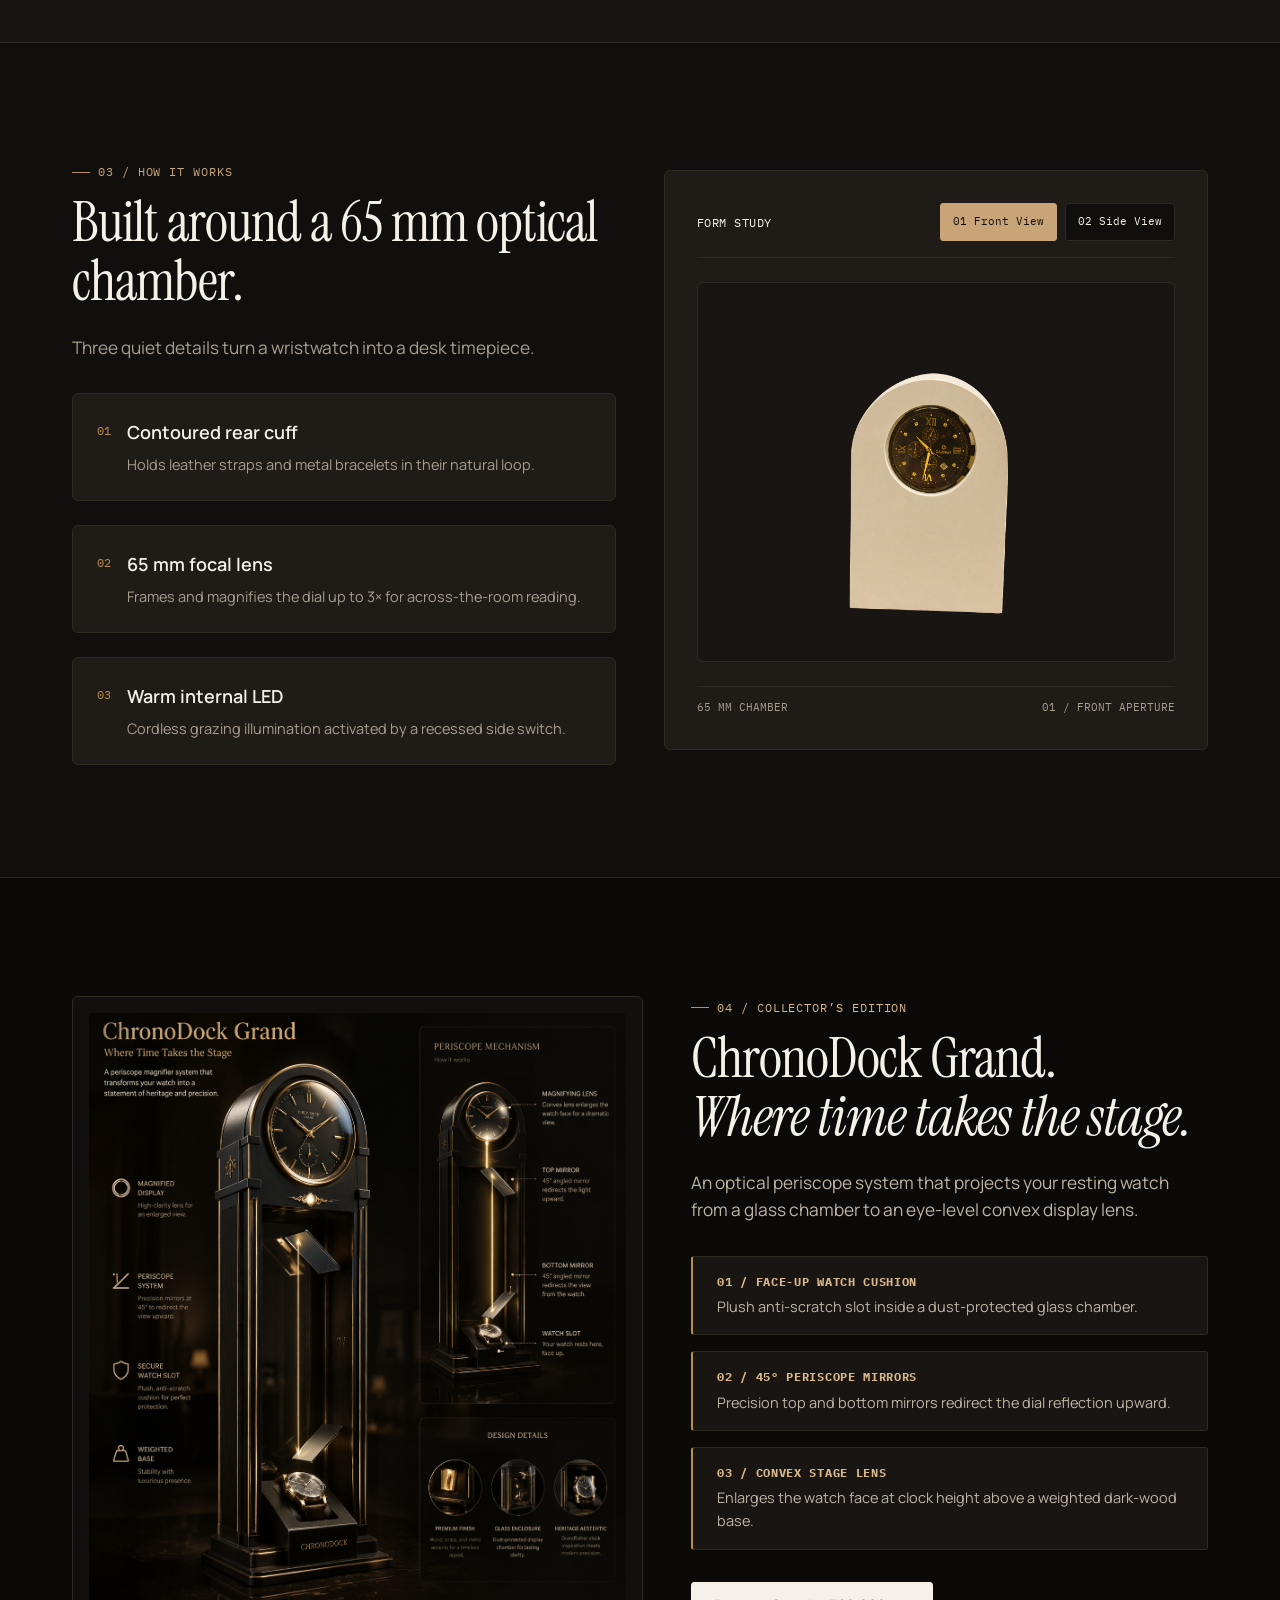
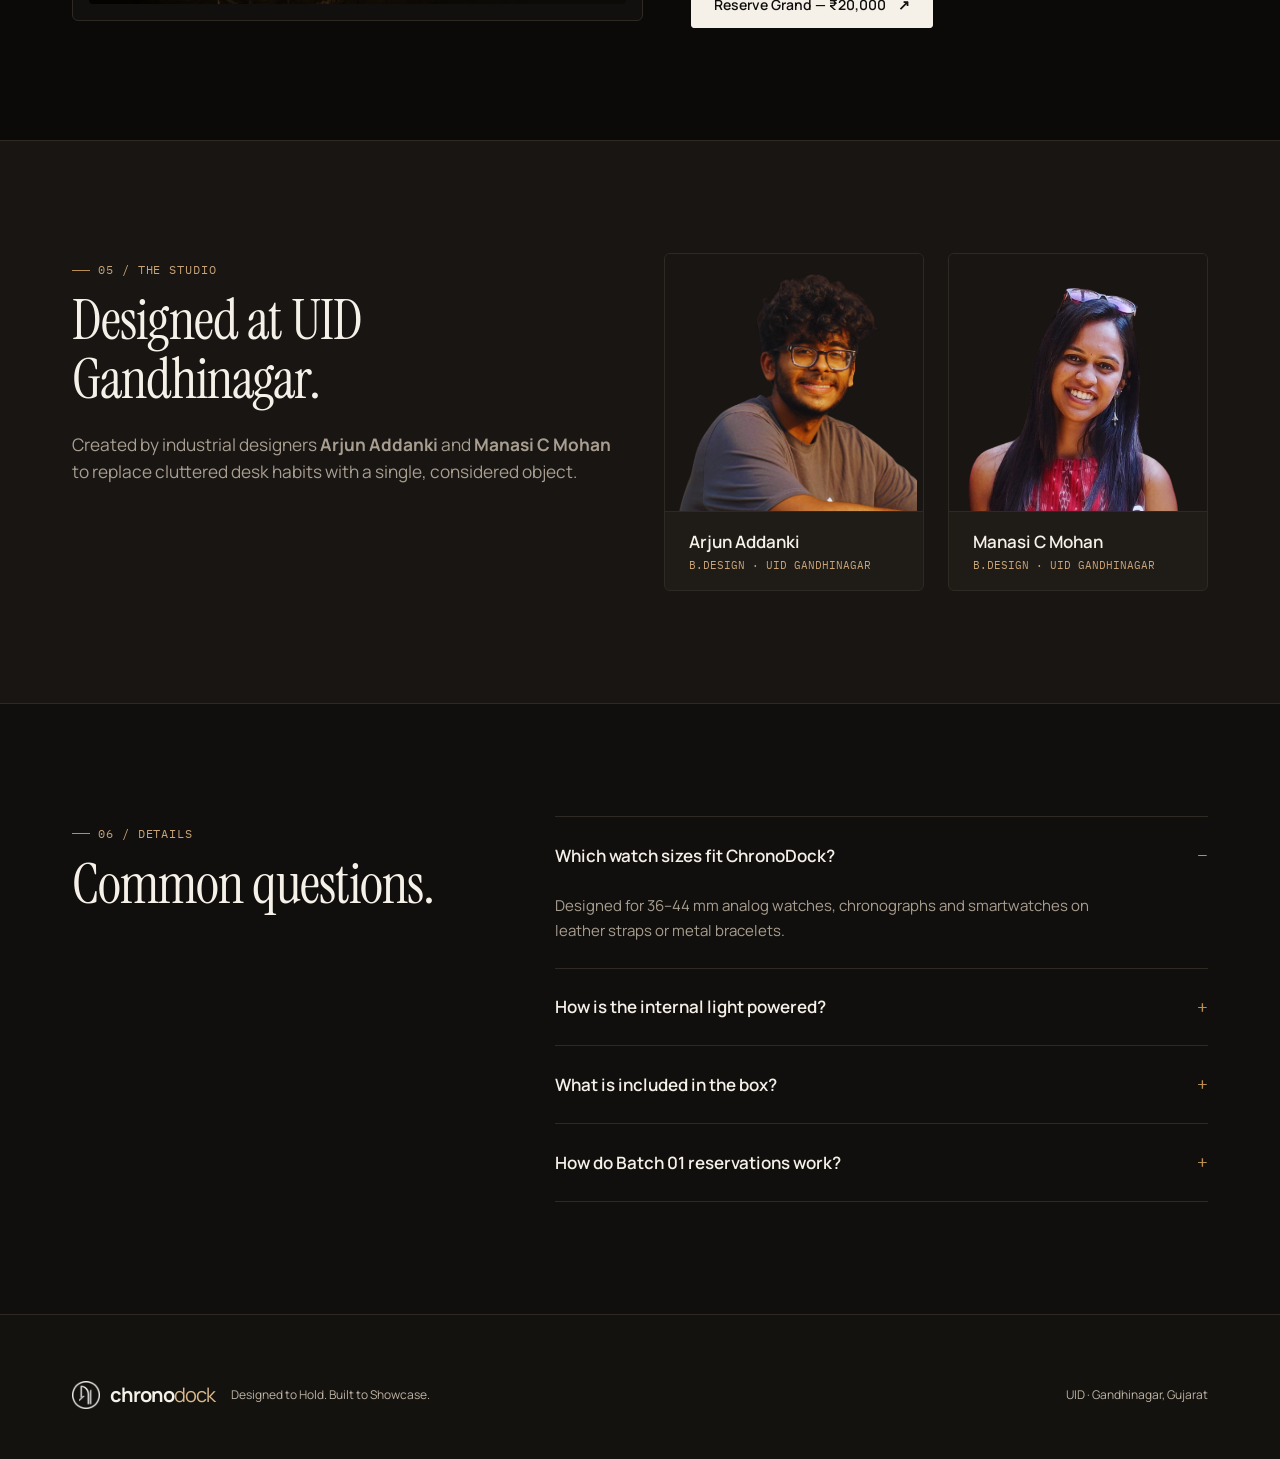
==== commit 5d52fee8: "Add second section with React Bits GlassSurface 3x magnifying lens, 5-watch carousel, lens toggle, a" ====
--- a/index.html
+++ b/index.html
@@ -56,7 +56,225 @@
       </div>
     </section>
 
-    <!-- 2. HERO — THE OBJECT -->
+    <!-- 2. OPTICAL LENS SHOWCASE — GLASSSURFACE 3X MAGNIFICATION CAROUSEL -->
+    <section id="lens-showcase" class="lens-showcase-section" aria-label="Optical lens 3x watch magnification showcase">
+      <div class="lens-showcase-inner">
+        <!-- Top HUD: Watch spec readout & With/Without Lens Toggle -->
+        <div class="lens-top-bar">
+          <div class="lens-watch-meta">
+            <span class="lens-meta-index" id="lens-watch-index">01 / 05</span>
+            <span class="lens-meta-divider" aria-hidden="true">·</span>
+            <span class="lens-meta-brand" id="lens-watch-brand">CASIO G-SHOCK</span>
+            <span class="lens-meta-model" id="lens-watch-model">GA-2100 Octagonal Series</span>
+          </div>
+
+          <div class="lens-mode-switch" role="group" aria-label="Toggle optical magnifying lens">
+            <button type="button" class="lens-toggle-pill is-active" id="lens-on-btn" aria-pressed="true">
+              <span class="lens-toggle-dot" aria-hidden="true"></span>
+              <span>With Lens · 3×</span>
+            </button>
+            <button type="button" class="lens-toggle-pill" id="lens-off-btn" aria-pressed="false">
+              <span>Without Lens · 1×</span>
+            </button>
+          </div>
+        </div>
+
+        <!-- Center Stage: Pure black except where the watch sits under the lens -->
+        <div class="lens-center-stage" id="lens-center-stage">
+          <div class="lens-center-spotlight" aria-hidden="true"></div>
+
+          <!-- 1x Regular Size Watch Layer (behind the lens; fully visible when lens is switched off) -->
+          <div class="lens-watch-1x-viewport" id="lens-watch-1x-viewport" aria-live="polite">
+            <img
+              id="lens-watch-1x-img"
+              class="lens-watch-1x-img"
+              src="watches/casiok.webp"
+              alt="Casio G-Shock GA-2100 watch at 1x regular scale"
+              width="500"
+              height="600"
+            >
+          </div>
+
+          <!-- React Bits <GlassSurface /> Component (3x Magnifying Optical Dome) -->
+          <div
+            id="glass-surface-lens"
+            class="glass-surface glass-surface--svg lens-glass-dome"
+            role="region"
+            aria-label="3x Optical Magnifying Lens"
+          >
+            <svg class="glass-surface__filter" xmlns="http://www.w3.org/2000/svg" aria-hidden="true">
+              <defs>
+                <filter id="glass-filter-chronodock" color-interpolation-filters="sRGB" x="-10%" y="-10%" width="120%" height="120%">
+                  <feImage id="glass-fe-image" x="0" y="0" width="100%" height="100%" preserveAspectRatio="none" result="map" />
+
+                  <feDisplacementMap id="glass-red-channel" in="SourceGraphic" in2="map" scale="-240" xChannelSelector="R" yChannelSelector="G" result="dispRed" />
+                  <feColorMatrix
+                    in="dispRed"
+                    type="matrix"
+                    values="1 0 0 0 0
+                            0 0 0 0 0
+                            0 0 0 0 0
+                            0 0 0 1 0"
+                    result="red"
+                  />
+
+                  <feDisplacementMap id="glass-green-channel" in="SourceGraphic" in2="map" scale="-230" xChannelSelector="R" yChannelSelector="G" result="dispGreen" />
+                  <feColorMatrix
+                    in="dispGreen"
+                    type="matrix"
+                    values="0 0 0 0 0
+                            0 1 0 0 0
+                            0 0 0 0 0
+                            0 0 0 1 0"
+                    result="green"
+                  />
+
+                  <feDisplacementMap id="glass-blue-channel" in="SourceGraphic" in2="map" scale="-220" xChannelSelector="R" yChannelSelector="G" result="dispBlue" />
+                  <feColorMatrix
+                    in="dispBlue"
+                    type="matrix"
+                    values="0 0 0 0 0
+                            0 0 0 0 0
+                            0 0 1 0 0
+                            0 0 0 1 0"
+                    result="blue"
+                  />
+
+                  <feBlend in="red" in2="green" mode="screen" result="rg" />
+                  <feBlend in="rg" in2="blue" mode="screen" result="output" />
+                  <feGaussianBlur id="glass-gaussian-blur" in="output" stdDeviation="0.5" />
+                </filter>
+              </defs>
+            </svg>
+
+            <canvas id="glass-surface-canvas" class="glass-surface__canvas" aria-hidden="true"></canvas>
+
+            <div class="glass-surface__content">
+              <!-- 3x Magnified Watch Layer inside the GlassSurface lens -->
+              <div class="lens-watch-3x-viewport" id="lens-watch-3x-viewport">
+                <img
+                  id="lens-watch-3x-img"
+                  class="lens-watch-3x-img"
+                  src="watches/casiok.webp"
+                  alt="Casio G-Shock GA-2100 watch magnified 3x through ChronoDock optical lens"
+                  width="500"
+                  height="600"
+                >
+              </div>
+              <span class="lens-optical-badge" id="lens-optical-badge">3.0× OPTICAL DOME</span>
+            </div>
+
+            <span class="glass-surface__frame" aria-hidden="true"></span>
+            <span class="glass-surface__sheen" aria-hidden="true"></span>
+            <span class="glass-surface__rim" aria-hidden="true"></span>
+          </div>
+        </div>
+
+        <!-- Bottom Pill-Shaped Brand Logo Navigation -->
+        <div class="lens-bottom-bar">
+          <nav class="brand-pill-nav" aria-label="Cycle watches by brand">
+            <button type="button" class="brand-pill-arrow" id="lens-prev-btn" aria-label="Previous watch">
+              <svg width="14" height="14" viewBox="0 0 14 14" fill="none" aria-hidden="true">
+                <path d="M8.75 3.5L5.25 7L8.75 10.5" stroke="currentColor" stroke-width="1.5" stroke-linecap="round" stroke-linejoin="round"/>
+              </svg>
+            </button>
+
+            <div class="brand-pill-list" role="tablist" aria-label="Watch brands">
+              <!-- 1. Casio G-Shock -->
+              <button
+                type="button"
+                class="brand-pill-item is-active"
+                role="tab"
+                aria-selected="true"
+                aria-label="Casio G-Shock"
+                data-watch-index="0"
+              >
+                <svg class="brand-logo-svg" viewBox="0 0 120 28" fill="none" aria-hidden="true">
+                  <text x="60" y="15" text-anchor="middle" fill="currentColor" font-family="Manrope, sans-serif" font-weight="800" font-size="13" letter-spacing="2.2">CASIO</text>
+                  <text x="60" y="25" text-anchor="middle" fill="currentColor" opacity="0.65" font-family="IBM Plex Mono, monospace" font-weight="500" font-size="7.5" letter-spacing="1.8">G-SHOCK</text>
+                </svg>
+              </button>
+
+              <!-- 2. Fossil -->
+              <button
+                type="button"
+                class="brand-pill-item"
+                role="tab"
+                aria-selected="false"
+                aria-label="Fossil"
+                data-watch-index="1"
+              >
+                <svg class="brand-logo-svg" viewBox="0 0 116 28" fill="none" aria-hidden="true">
+                  <text x="58" y="16" text-anchor="middle" fill="currentColor" font-family="Manrope, sans-serif" font-weight="700" font-size="13" letter-spacing="3.2">FOSSIL</text>
+                  <line x1="36" y1="22.5" x2="51" y2="22.5" stroke="currentColor" stroke-width="1.1" opacity="0.7"/>
+                  <polygon points="58,20.2 62,22.5 58,24.8 54,22.5" fill="currentColor" opacity="0.85"/>
+                  <line x1="65" y1="22.5" x2="80" y2="22.5" stroke="currentColor" stroke-width="1.1" opacity="0.7"/>
+                </svg>
+              </button>
+
+              <!-- 3. Tissot -->
+              <button
+                type="button"
+                class="brand-pill-item"
+                role="tab"
+                aria-selected="false"
+                aria-label="Tissot 1853"
+                data-watch-index="2"
+              >
+                <svg class="brand-logo-svg" viewBox="0 0 128 28" fill="none" aria-hidden="true">
+                  <rect x="8" y="7" width="11" height="11" rx="1.5" stroke="currentColor" stroke-width="1.2"/>
+                  <path d="M11 10.2H16M13.5 10.2V15.5" stroke="currentColor" stroke-width="1.3"/>
+                  <rect x="21" y="7" width="11" height="11" rx="1.5" stroke="currentColor" stroke-width="1.2"/>
+                  <path d="M26.5 9.7V15.3M23.7 12.5H29.3" stroke="currentColor" stroke-width="1.4"/>
+                  <text x="78" y="15.5" text-anchor="middle" fill="currentColor" font-family="Manrope, sans-serif" font-weight="700" font-size="12.5" letter-spacing="2.5">TISSOT</text>
+                  <text x="78" y="24.5" text-anchor="middle" fill="currentColor" opacity="0.65" font-family="IBM Plex Mono, monospace" font-weight="500" font-size="7.5" letter-spacing="2">1853</text>
+                </svg>
+              </button>
+
+              <!-- 4. Diesel -->
+              <button
+                type="button"
+                class="brand-pill-item"
+                role="tab"
+                aria-selected="false"
+                aria-label="Diesel"
+                data-watch-index="3"
+              >
+                <svg class="brand-logo-svg" viewBox="0 0 116 28" fill="none" aria-hidden="true">
+                  <rect x="16" y="5.5" width="84" height="17" rx="2" stroke="currentColor" stroke-width="1.2" opacity="0.85"/>
+                  <text x="58" y="18" text-anchor="middle" fill="currentColor" font-family="Manrope, sans-serif" font-weight="800" font-style="italic" font-size="12.5" letter-spacing="2.6">DIESEL</text>
+                </svg>
+              </button>
+
+              <!-- 5. Omega x Swatch -->
+              <button
+                type="button"
+                class="brand-pill-item"
+                role="tab"
+                aria-selected="false"
+                aria-label="Omega x Swatch MoonSwatch"
+                data-watch-index="4"
+              >
+                <svg class="brand-logo-svg" viewBox="0 0 144 28" fill="none" aria-hidden="true">
+                  <text x="42" y="15" text-anchor="middle" fill="currentColor" font-family="Manrope, sans-serif" font-weight="700" font-size="11.5" letter-spacing="1.8">Ω OMEGA</text>
+                  <text x="79" y="15" text-anchor="middle" fill="currentColor" opacity="0.6" font-family="Manrope, sans-serif" font-weight="500" font-size="10">×</text>
+                  <text x="112" y="15" text-anchor="middle" fill="currentColor" font-family="Manrope, sans-serif" font-weight="700" font-size="11.5" letter-spacing="0.6">swatch</text>
+                  <text x="72" y="24.5" text-anchor="middle" fill="currentColor" opacity="0.65" font-family="IBM Plex Mono, monospace" font-weight="500" font-size="7" letter-spacing="2.2">MOONSWATCH</text>
+                </svg>
+              </button>
+            </div>
+
+            <button type="button" class="brand-pill-arrow" id="lens-next-btn" aria-label="Next watch">
+              <svg width="14" height="14" viewBox="0 0 14 14" fill="none" aria-hidden="true">
+                <path d="M5.25 3.5L8.75 7L5.25 10.5" stroke="currentColor" stroke-width="1.5" stroke-linecap="round" stroke-linejoin="round"/>
+              </svg>
+            </button>
+          </nav>
+        </div>
+      </div>
+    </section>
+
+    <!-- 3. HERO — THE OBJECT -->
     <section id="showcase" class="hero-section section">
       <div class="container">
         <div class="hero-grid">
--- a/styles.css
+++ b/styles.css
@@ -2204,3 +2204,548 @@
   border-radius: var(--radius-card);
   font-size: 14px;
 }
+
+/* ==========================================================================
+   React Bits <GlassSurface /> Component + 3x Optical Lens Watch Showcase
+   ========================================================================== */
+
+.glass-surface {
+  position: relative;
+  display: flex;
+  align-items: center;
+  justify-content: center;
+  overflow: hidden;
+  transition:
+    opacity 0.38s cubic-bezier(0.22, 1, 0.36, 1),
+    transform 0.42s cubic-bezier(0.22, 1, 0.36, 1);
+}
+
+.glass-surface__filter {
+  width: 100%;
+  height: 100%;
+  pointer-events: none;
+  position: absolute;
+  inset: 0;
+  opacity: 0;
+  z-index: -1;
+}
+
+.glass-surface__content {
+  width: 100%;
+  height: 100%;
+  display: flex;
+  align-items: center;
+  justify-content: center;
+  padding: 0;
+  border-radius: inherit;
+  position: relative;
+  z-index: 1;
+  overflow: hidden;
+}
+
+.glass-surface--svg {
+  background: hsl(0 0% 0% / var(--glass-frost, 0.08));
+  -webkit-backdrop-filter: var(--filter-id, url(#glass-filter-chronodock)) saturate(var(--glass-saturation, 1.15));
+  backdrop-filter: var(--filter-id, url(#glass-filter-chronodock)) saturate(var(--glass-saturation, 1.15));
+  box-shadow:
+    0 0 2px 1px color-mix(in oklch, white, transparent 62%) inset,
+    0 0 14px 4px color-mix(in oklch, white, transparent 82%) inset,
+    0 0 42px 8px rgba(201, 164, 119, 0.12) inset,
+    0px 12px 36px rgba(0, 0, 0, 0.65),
+    0px 24px 72px rgba(0, 0, 0, 0.85);
+}
+
+.glass-surface--webgl {
+  box-shadow:
+    0px 12px 36px rgba(0, 0, 0, 0.65),
+    0px 24px 72px rgba(0, 0, 0, 0.85);
+}
+
+.glass-surface__canvas,
+.glass-surface__frame {
+  position: absolute;
+  inset: 0;
+  width: 100%;
+  height: 100%;
+  border-radius: inherit;
+  pointer-events: none;
+  z-index: 2;
+}
+
+.glass-surface__frame {
+  background: hsl(0 0% 100% / 0.02);
+  box-shadow:
+    0 0 2px 1.5px rgba(255, 255, 255, 0.34) inset,
+    0 0 16px 5px rgba(255, 255, 255, 0.14) inset,
+    0px 8px 28px rgba(0, 0, 0, 0.35) inset;
+}
+
+.glass-surface--fallback {
+  background: hsl(0 0% 100% / calc(0.04 + var(--glass-frost, 0.08) * 0.3));
+  -webkit-backdrop-filter: blur(12px) saturate(calc(var(--glass-saturation, 1) * 1.4)) brightness(1.04);
+  backdrop-filter: blur(12px) saturate(calc(var(--glass-saturation, 1) * 1.4)) brightness(1.04);
+  box-shadow:
+    inset 0 1px 0 0 hsl(0 0% 100% / 0.35),
+    inset 0 -1px 0 0 hsl(0 0% 100% / 0.1),
+    0 0 2px 1px color-mix(in oklch, white, transparent 68%) inset,
+    0 0 14px 4px color-mix(in oklch, white, transparent 86%) inset,
+    0px 12px 36px rgba(0, 0, 0, 0.65);
+}
+
+.glass-surface__sheen,
+.glass-surface__rim {
+  position: absolute;
+  inset: 0;
+  border-radius: inherit;
+  pointer-events: none;
+  z-index: 3;
+}
+
+.glass-surface__sheen {
+  background: radial-gradient(
+      circle at 28% 22%,
+      rgba(255, 255, 255, 0.22) 0%,
+      rgba(255, 255, 255, 0.06) 24%,
+      transparent 52%
+    ),
+    linear-gradient(
+      135deg,
+      hsl(0 0% 100% / 0.18) 0%,
+      transparent 42%,
+      transparent 64%,
+      hsl(36 42% 72% / 0.12) 100%
+    );
+}
+
+.glass-surface__rim {
+  padding: 2.5px;
+  background: linear-gradient(
+    150deg,
+    hsl(0 0% 100% / 0.52),
+    hsl(35 45% 75% / 0.14) 45%,
+    hsl(0 0% 100% / 0.06) 60%,
+    hsl(35 45% 75% / 0.36)
+  );
+  -webkit-mask:
+    linear-gradient(#000 0 0) content-box,
+    linear-gradient(#000 0 0);
+  -webkit-mask-composite: xor;
+  mask:
+    linear-gradient(#000 0 0) content-box exclude,
+    linear-gradient(#000 0 0);
+}
+
+.glass-surface:focus-visible {
+  outline: 2px solid var(--cd-sand);
+  outline-offset: 4px;
+}
+
+/* Section 2: Pure Black Optical Lens Showcase */
+.lens-showcase-section {
+  position: relative;
+  width: 100%;
+  min-height: 100vh;
+  background-color: #000000;
+  color: #F5F1E9;
+  color-scheme: dark;
+  border-bottom: 1px solid #1C1814;
+  display: flex;
+  align-items: stretch;
+  justify-content: center;
+  overflow: hidden;
+  padding: 28px 24px 32px;
+}
+
+.lens-showcase-inner {
+  width: 100%;
+  max-width: 1280px;
+  margin: 0 auto;
+  display: flex;
+  flex-direction: column;
+  justify-content: space-between;
+  align-items: center;
+  gap: 20px;
+  position: relative;
+  z-index: 1;
+}
+
+/* Top HUD bar */
+.lens-top-bar {
+  width: 100%;
+  display: flex;
+  align-items: center;
+  justify-content: space-between;
+  gap: 16px;
+  flex-wrap: wrap;
+  z-index: 5;
+}
+
+.lens-watch-meta {
+  display: inline-flex;
+  align-items: center;
+  gap: 10px;
+  font-family: var(--font-spec);
+  font-size: 12px;
+  letter-spacing: 0.08em;
+  text-transform: uppercase;
+  color: #A89E90;
+  background: rgba(18, 16, 14, 0.78);
+  border: 1px solid rgba(255, 255, 255, 0.1);
+  border-radius: 999px;
+  padding: 8px 16px;
+}
+
+.lens-meta-index {
+  color: var(--cd-sand);
+  font-weight: 500;
+}
+
+.lens-meta-brand {
+  color: #F5F1E9;
+  font-weight: 600;
+}
+
+.lens-meta-model {
+  color: #8E8477;
+}
+
+/* With / Without Lens toggle */
+.lens-mode-switch {
+  display: inline-flex;
+  align-items: center;
+  gap: 4px;
+  padding: 4px;
+  background: rgba(18, 16, 14, 0.9);
+  border: 1px solid rgba(201, 164, 119, 0.28);
+  border-radius: 999px;
+}
+
+.lens-toggle-pill {
+  display: inline-flex;
+  align-items: center;
+  gap: 8px;
+  min-height: 36px;
+  padding: 6px 16px;
+  border-radius: 999px;
+  border: 1px solid transparent;
+  background: transparent;
+  color: #A89E90;
+  font-family: var(--font-spec);
+  font-size: 11.5px;
+  font-weight: 500;
+  letter-spacing: 0.06em;
+  text-transform: uppercase;
+  cursor: pointer;
+  transition:
+    background-color 0.2s ease,
+    color 0.2s ease,
+    border-color 0.2s ease;
+}
+
+.lens-toggle-pill:hover {
+  color: #F5F1E9;
+}
+
+.lens-toggle-pill.is-active {
+  background: rgba(201, 164, 119, 0.18);
+  border-color: rgba(201, 164, 119, 0.55);
+  color: #F5F1E9;
+}
+
+.lens-toggle-dot {
+  width: 7px;
+  height: 7px;
+  border-radius: 50%;
+  background-color: var(--cd-sand);
+  box-shadow: 0 0 8px rgba(217, 184, 140, 0.85);
+}
+
+/* Center Stage: Pure Black except where the watch sits under the lens */
+.lens-center-stage {
+  position: relative;
+  flex: 1;
+  width: 100%;
+  min-height: 500px;
+  display: flex;
+  align-items: center;
+  justify-content: center;
+  isolation: isolate;
+}
+
+.lens-center-spotlight {
+  position: absolute;
+  width: 440px;
+  height: 440px;
+  border-radius: 50%;
+  background: radial-gradient(
+    circle,
+    rgba(245, 241, 233, 0.18) 0%,
+    rgba(201, 164, 119, 0.08) 38%,
+    rgba(0, 0, 0, 0) 70%
+  );
+  pointer-events: none;
+  z-index: 0;
+  transition: transform 0.42s cubic-bezier(0.22, 1, 0.36, 1), opacity 0.38s ease;
+}
+
+.lens-showcase-section.is-lens-off .lens-center-spotlight {
+  transform: scale(0.55);
+  opacity: 0.85;
+}
+
+/* 1x Regular Size Watch (168px x 202px) */
+.lens-watch-1x-viewport {
+  position: relative;
+  width: 168px;
+  height: 202px;
+  display: flex;
+  align-items: center;
+  justify-content: center;
+  z-index: 1;
+  transition:
+    opacity 0.36s cubic-bezier(0.22, 1, 0.36, 1),
+    filter 0.36s cubic-bezier(0.22, 1, 0.36, 1),
+    transform 0.36s cubic-bezier(0.22, 1, 0.36, 1);
+  opacity: 0.24;
+  filter: blur(1.5px) brightness(0.7);
+}
+
+.lens-showcase-section.is-lens-off .lens-watch-1x-viewport {
+  opacity: 1;
+  filter: drop-shadow(0 18px 36px rgba(0, 0, 0, 0.9));
+}
+
+.lens-watch-1x-img {
+  width: 168px;
+  height: 202px;
+  object-fit: contain;
+  user-select: none;
+  -webkit-user-drag: none;
+  transition:
+    opacity 0.28s ease,
+    transform 0.34s cubic-bezier(0.22, 1, 0.36, 1);
+}
+
+/* GlassSurface 3x Magnifying Lens Dome */
+.lens-glass-dome {
+  position: absolute;
+  width: 444px;
+  height: 444px;
+  border-radius: 222px;
+  z-index: 3;
+  cursor: grab;
+  --glass-frost: 0.08;
+  --glass-saturation: 1.16;
+  --filter-id: url(#glass-filter-chronodock);
+}
+
+.lens-glass-dome:active {
+  cursor: grabbing;
+}
+
+.lens-showcase-section.is-lens-off .lens-glass-dome {
+  opacity: 0;
+  transform: scale(0.84);
+  pointer-events: none;
+}
+
+/* 3x Magnified Watch inside the GlassSurface Dome (168px * 3 = 504px, 202px * 3 = 606px) */
+.lens-watch-3x-viewport {
+  position: relative;
+  width: 100%;
+  height: 100%;
+  border-radius: inherit;
+  display: flex;
+  align-items: center;
+  justify-content: center;
+  overflow: hidden;
+  background: radial-gradient(
+    circle at 50% 50%,
+    rgba(34, 29, 24, 0.72) 0%,
+    rgba(14, 12, 10, 0.92) 58%,
+    rgba(0, 0, 0, 0.98) 100%
+  );
+  filter: url(#glass-filter-chronodock);
+}
+
+.lens-watch-3x-img {
+  width: 504px;
+  height: 606px;
+  max-width: none;
+  object-fit: contain;
+  user-select: none;
+  -webkit-user-drag: none;
+  filter: drop-shadow(0 24px 44px rgba(0, 0, 0, 0.85)) contrast(1.04) saturate(1.06);
+  transition:
+    opacity 0.28s ease,
+    transform 0.18s cubic-bezier(0.22, 1, 0.36, 1);
+  will-change: transform, opacity;
+}
+
+.lens-watch-1x-img.is-switching,
+.lens-watch-3x-img.is-switching {
+  opacity: 0;
+  transform: scale(0.92);
+}
+
+.lens-optical-badge {
+  position: absolute;
+  bottom: 18px;
+  left: 50%;
+  transform: translateX(-50%);
+  padding: 4px 12px;
+  border-radius: 999px;
+  background: rgba(10, 9, 8, 0.76);
+  border: 1px solid rgba(201, 164, 119, 0.35);
+  color: var(--cd-sand);
+  font-family: var(--font-spec);
+  font-size: 10px;
+  letter-spacing: 0.12em;
+  text-transform: uppercase;
+  pointer-events: none;
+  z-index: 4;
+}
+
+/* Bottom Pill-Shaped Brand Logo Navigation */
+.lens-bottom-bar {
+  width: 100%;
+  display: flex;
+  justify-content: center;
+  align-items: center;
+  z-index: 5;
+}
+
+.brand-pill-nav {
+  display: inline-flex;
+  align-items: center;
+  gap: 8px;
+  padding: 7px 10px;
+  background: rgba(17, 15, 13, 0.92);
+  border: 1px solid rgba(201, 164, 119, 0.26);
+  border-radius: 999px;
+  box-shadow:
+    0 14px 40px rgba(0, 0, 0, 0.85),
+    0 0 0 1px rgba(255, 255, 255, 0.04) inset;
+  backdrop-filter: blur(16px);
+  -webkit-backdrop-filter: blur(16px);
+  max-width: 100%;
+}
+
+.brand-pill-list {
+  display: flex;
+  align-items: center;
+  gap: 6px;
+  overflow-x: auto;
+  scrollbar-width: none;
+}
+
+.brand-pill-list::-webkit-scrollbar {
+  display: none;
+}
+
+.brand-pill-item {
+  display: inline-flex;
+  align-items: center;
+  justify-content: center;
+  height: 44px;
+  padding: 0 18px;
+  border-radius: 999px;
+  border: 1px solid transparent;
+  background: transparent;
+  color: #8E8477;
+  cursor: pointer;
+  transition:
+    background-color 0.22s ease,
+    border-color 0.22s ease,
+    color 0.22s ease,
+    transform 0.2s ease;
+  flex-shrink: 0;
+}
+
+.brand-pill-item:hover {
+  color: #F5F1E9;
+  background: rgba(255, 255, 255, 0.04);
+}
+
+.brand-pill-item.is-active {
+  background: rgba(201, 164, 119, 0.16);
+  border-color: rgba(201, 164, 119, 0.55);
+  color: #F5F1E9;
+  box-shadow: 0 0 18px rgba(201, 164, 119, 0.14) inset;
+}
+
+.brand-logo-svg {
+  height: 24px;
+  width: auto;
+  display: block;
+}
+
+.brand-pill-arrow {
+  width: 38px;
+  height: 38px;
+  border-radius: 50%;
+  border: 1px solid rgba(255, 255, 255, 0.1);
+  background: rgba(255, 255, 255, 0.03);
+  color: #A89E90;
+  display: inline-flex;
+  align-items: center;
+  justify-content: center;
+  cursor: pointer;
+  flex-shrink: 0;
+  transition:
+    background-color 0.2s ease,
+    border-color 0.2s ease,
+    color 0.2s ease;
+}
+
+.brand-pill-arrow:hover {
+  color: #F5F1E9;
+  border-color: rgba(201, 164, 119, 0.5);
+  background: rgba(201, 164, 119, 0.12);
+}
+
+@media (max-width: 768px) {
+  .lens-showcase-section {
+    padding: 20px 16px 24px;
+    min-height: 92vh;
+  }
+
+  .lens-top-bar {
+    justify-content: center;
+  }
+
+  .lens-meta-model {
+    display: none;
+  }
+
+  .lens-center-stage {
+    min-height: 380px;
+  }
+
+  .lens-watch-1x-viewport,
+  .lens-watch-1x-img {
+    width: 124px;
+    height: 149px;
+  }
+
+  .lens-glass-dome {
+    width: min(336px, 86vw);
+    height: min(336px, 86vw);
+    border-radius: 999px;
+  }
+
+  .lens-watch-3x-img {
+    width: 372px;
+    height: 447px;
+  }
+
+  .brand-pill-item {
+    height: 38px;
+    padding: 0 12px;
+  }
+
+  .brand-logo-svg {
+    height: 20px;
+  }
+}
+
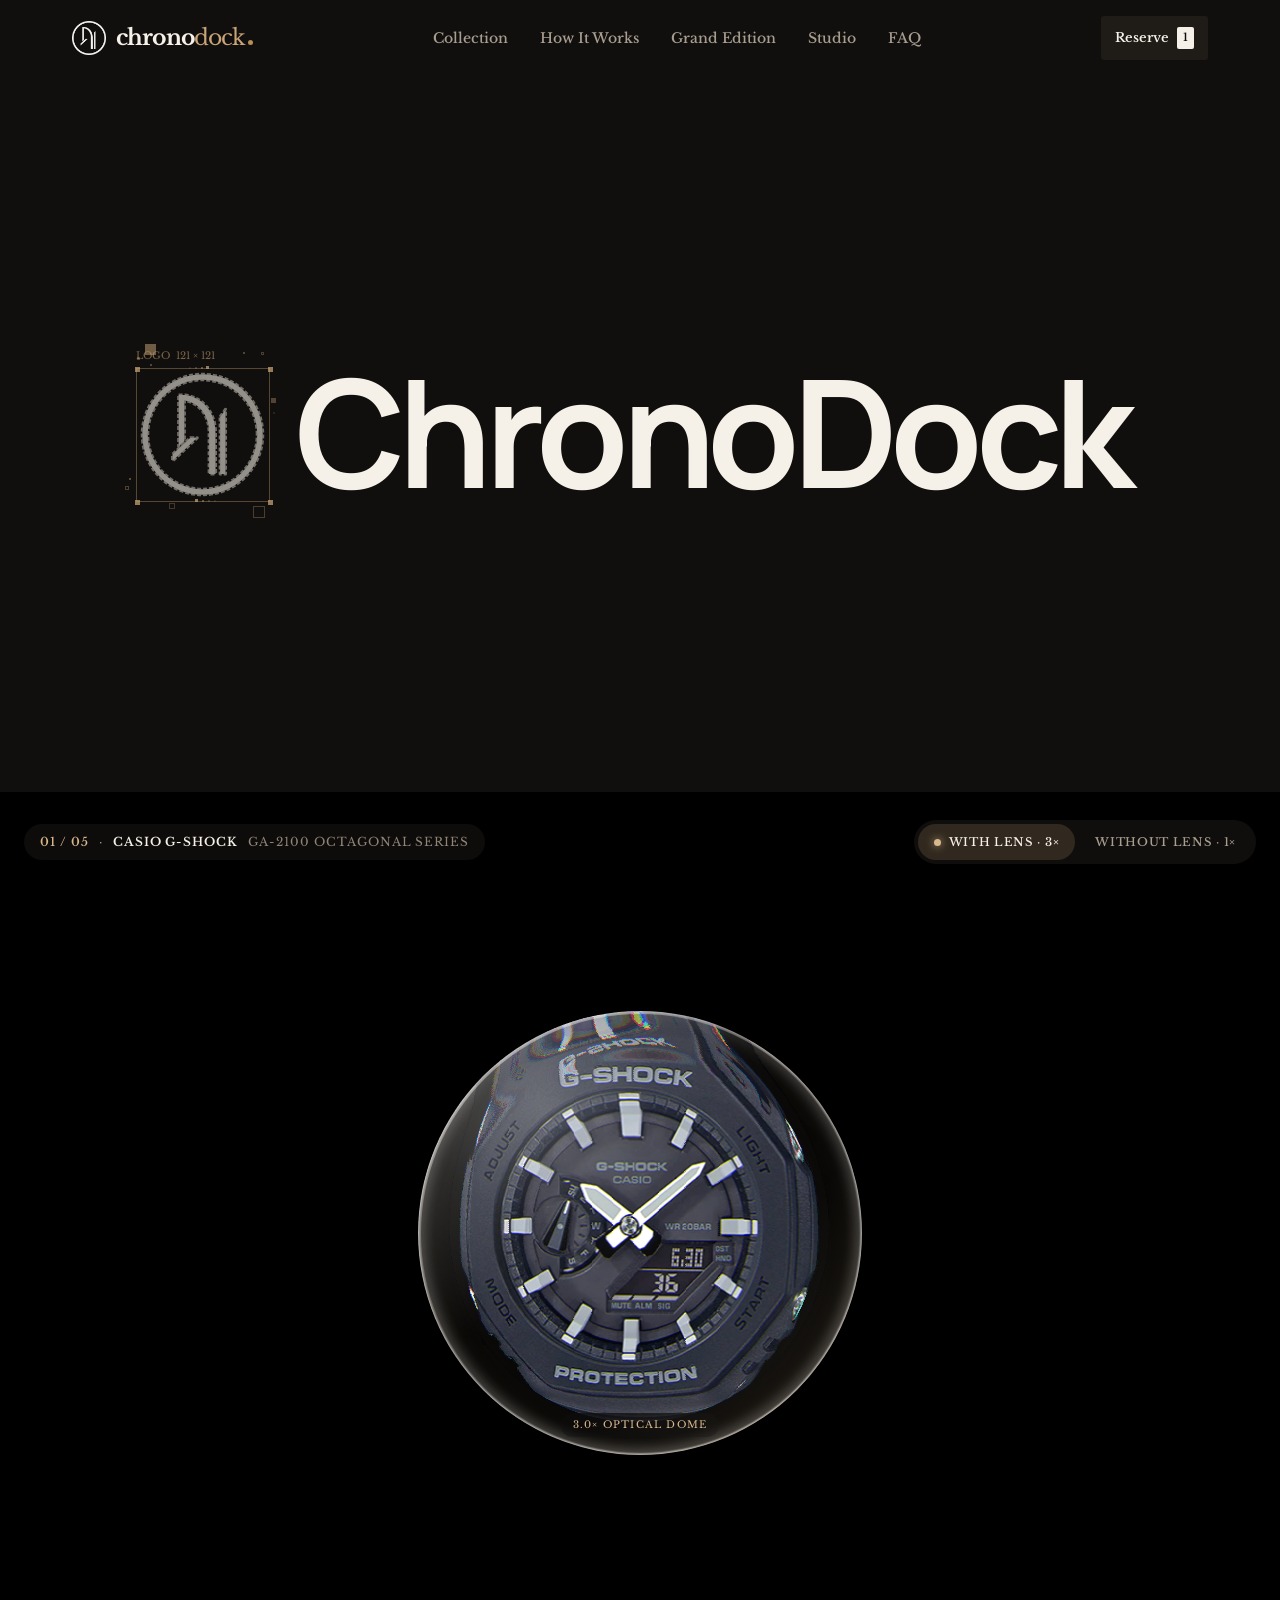
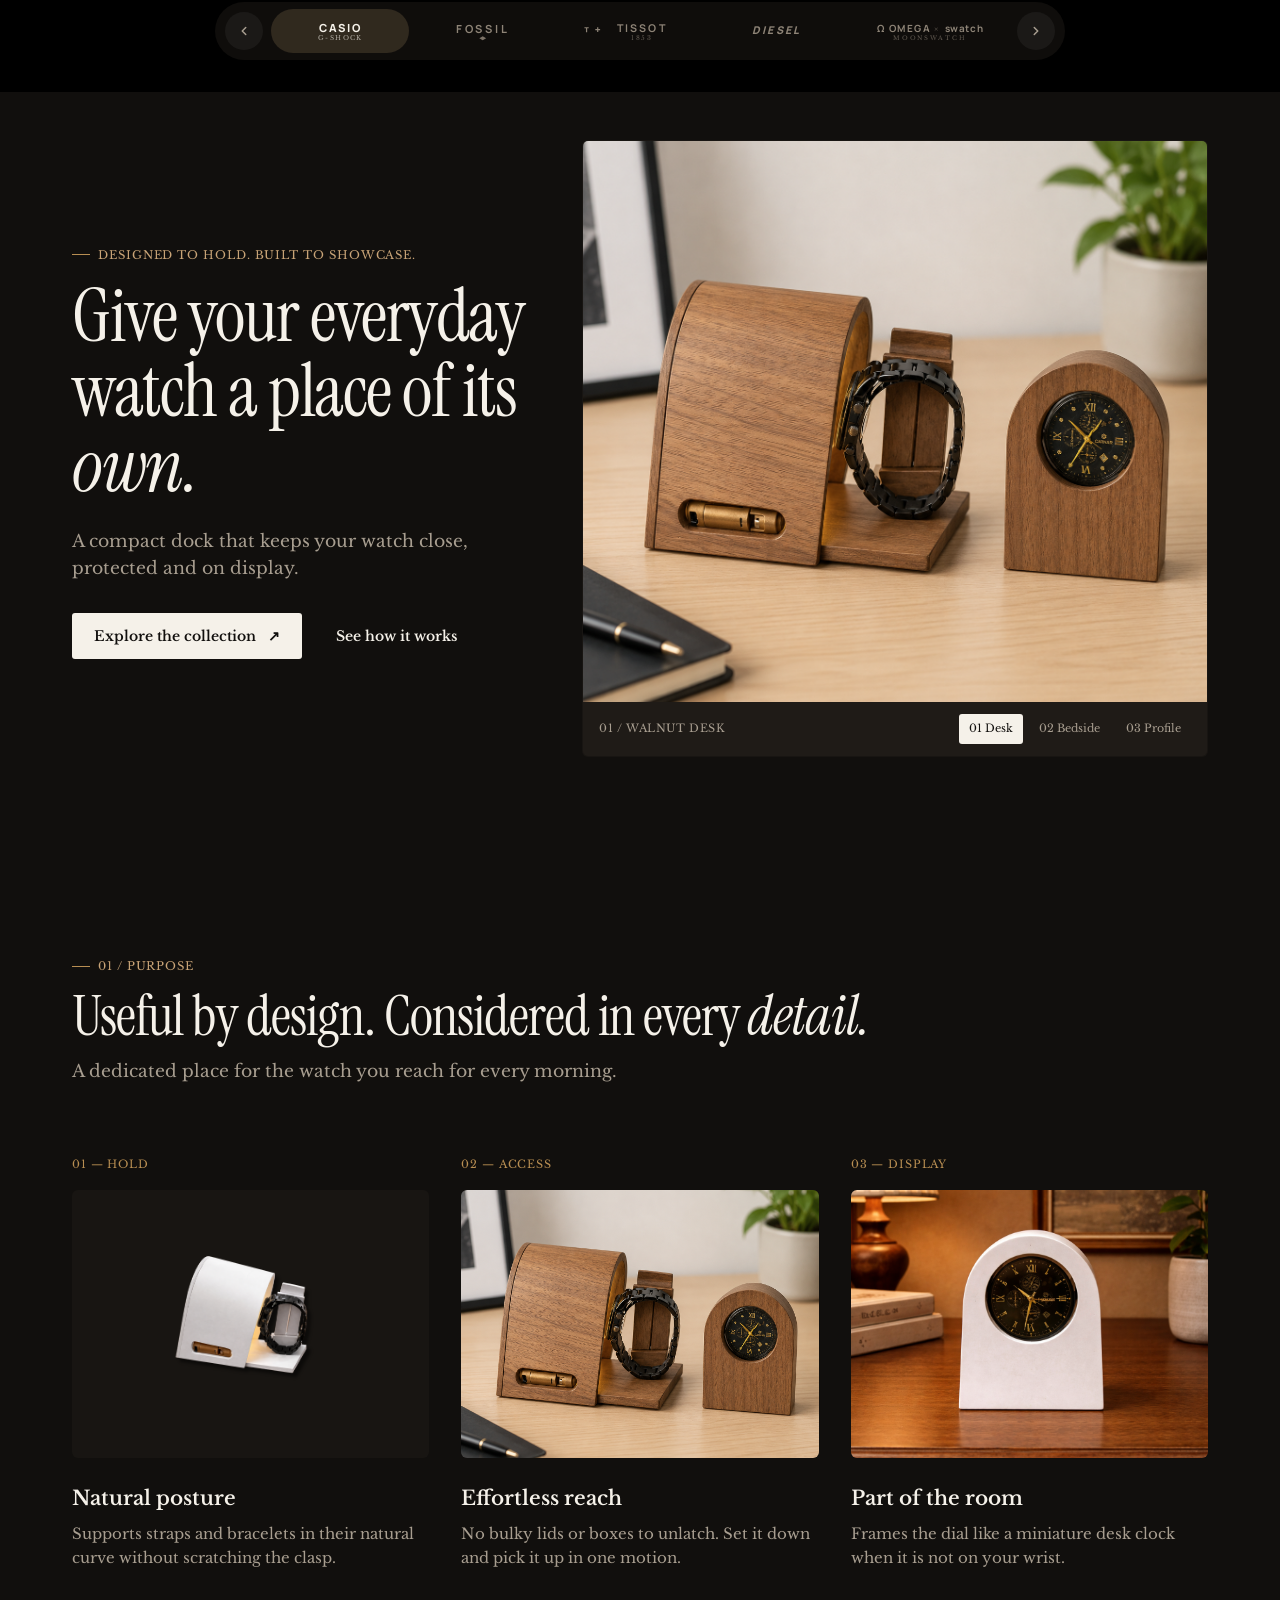
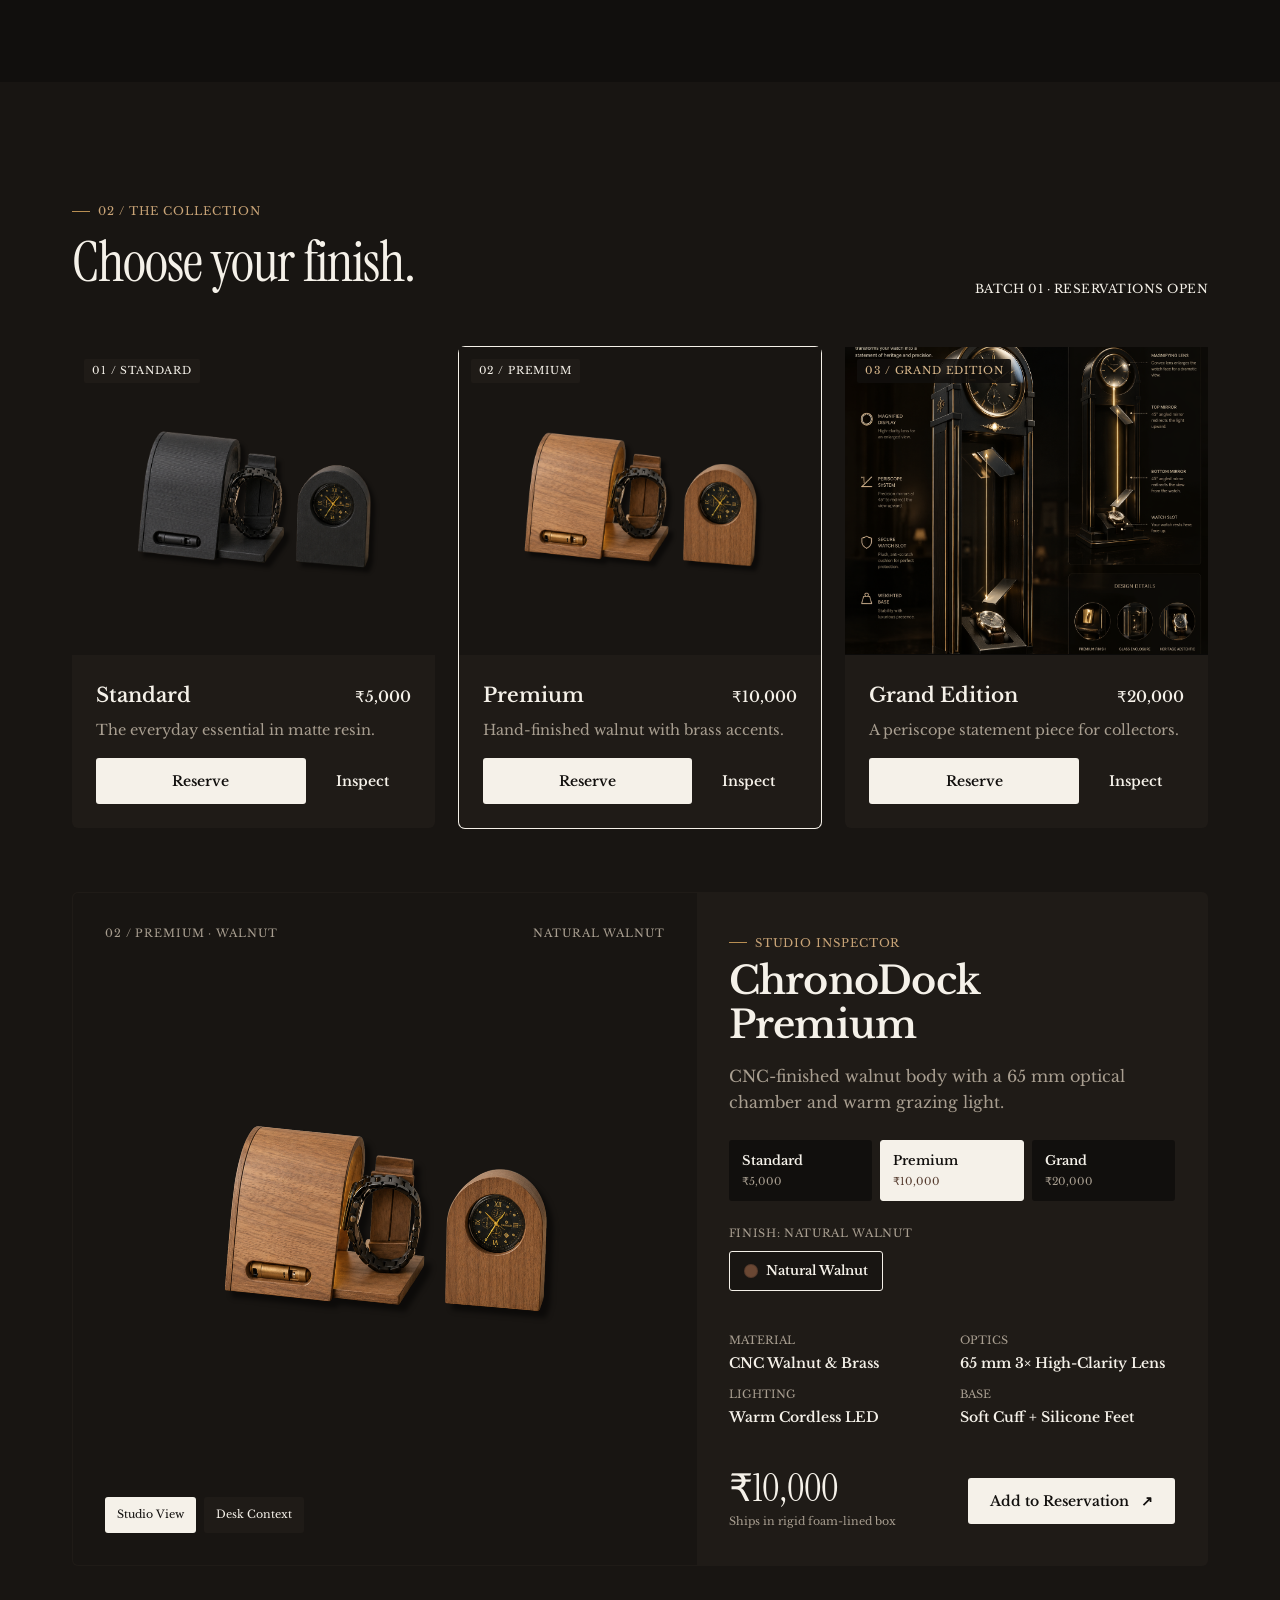
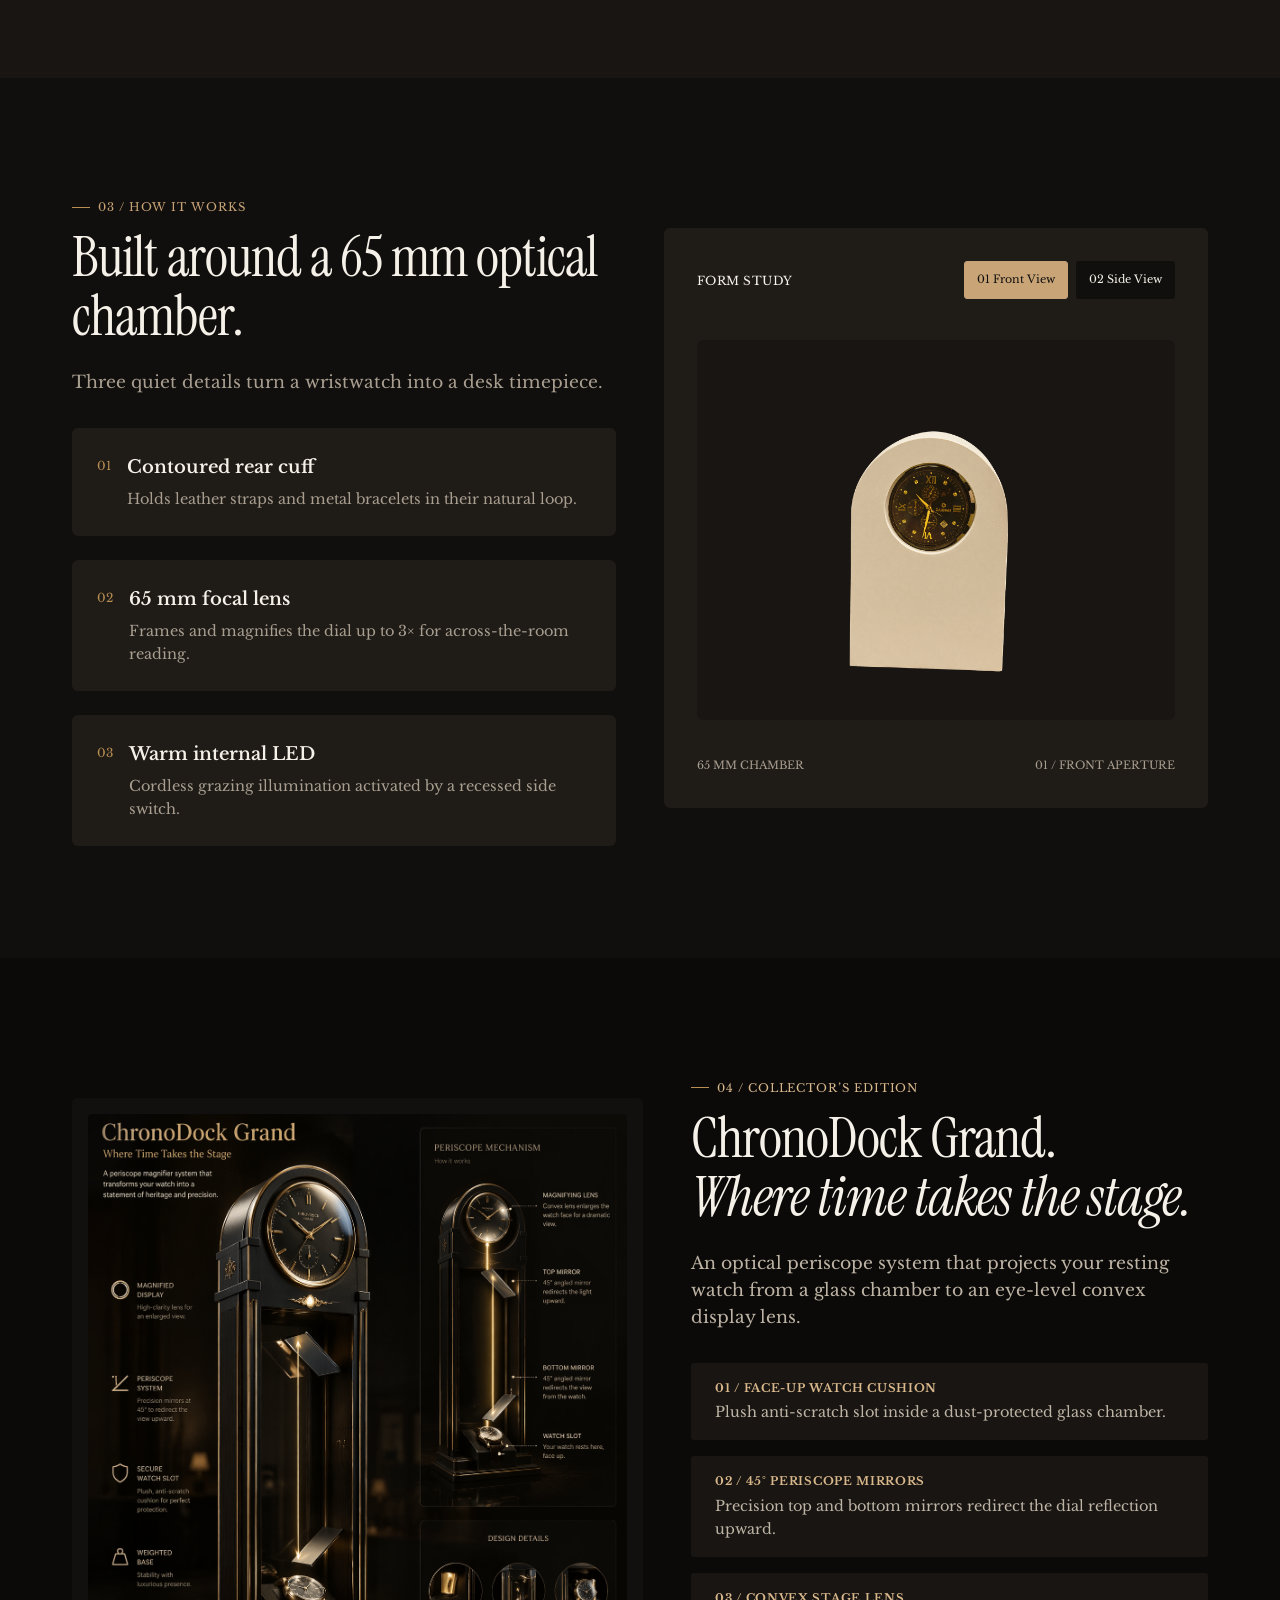
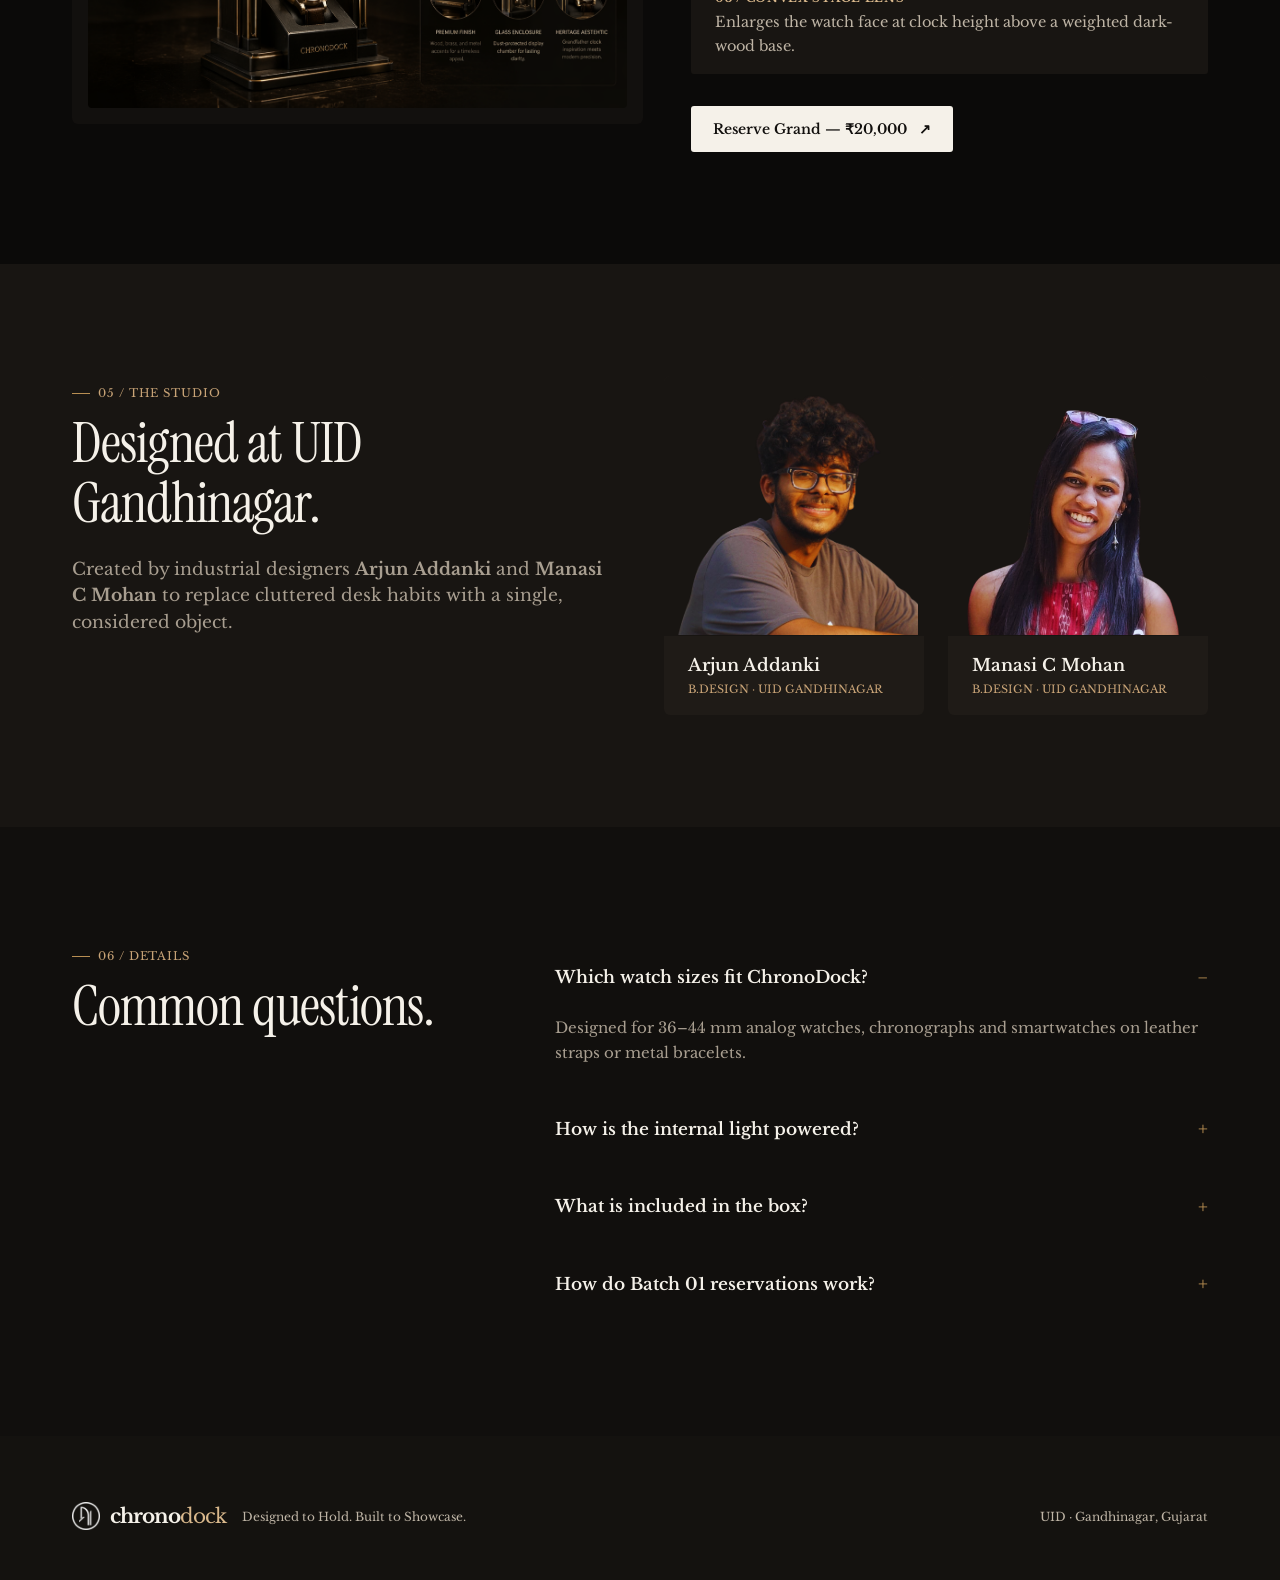
==== commit b58ad4e6: "Remove outlines across UI and set all subfonts to Baskerville" ====
--- a/index.html
+++ b/index.html
@@ -8,7 +8,7 @@
   <link rel="icon" type="image/png" href="images/logo.png">
   <link rel="preconnect" href="https://fonts.googleapis.com">
   <link rel="preconnect" href="https://fonts.gstatic.com" crossorigin>
-  <link href="https://fonts.googleapis.com/css2?family=IBM+Plex+Mono:wght@400;500&family=Instrument+Serif:ital@0;1&family=Manrope:wght@400;500;600;700&display=swap" rel="stylesheet">
+  <link href="https://fonts.googleapis.com/css2?family=Instrument+Serif:ital@0;1&family=Libre+Baskerville:ital,wght@0,400;0,700;1,400&family=Manrope:wght@400;500;600;700&display=swap" rel="stylesheet">
   <link rel="stylesheet" href="styles.css">
 </head>
 <body>
@@ -191,7 +191,7 @@
               >
                 <svg class="brand-logo-svg" viewBox="0 0 120 28" fill="none" aria-hidden="true">
                   <text x="60" y="15" text-anchor="middle" fill="currentColor" font-family="Manrope, sans-serif" font-weight="800" font-size="13" letter-spacing="2.2">CASIO</text>
-                  <text x="60" y="25" text-anchor="middle" fill="currentColor" opacity="0.65" font-family="IBM Plex Mono, monospace" font-weight="500" font-size="7.5" letter-spacing="1.8">G-SHOCK</text>
+                  <text x="60" y="25" text-anchor="middle" fill="currentColor" opacity="0.65" font-family="Libre Baskerville, Baskerville, Georgia, serif" font-weight="400" font-size="7.5" letter-spacing="1.6">G-SHOCK</text>
                 </svg>
               </button>
 
@@ -206,9 +206,7 @@
               >
                 <svg class="brand-logo-svg" viewBox="0 0 116 28" fill="none" aria-hidden="true">
                   <text x="58" y="16" text-anchor="middle" fill="currentColor" font-family="Manrope, sans-serif" font-weight="700" font-size="13" letter-spacing="3.2">FOSSIL</text>
-                  <line x1="36" y1="22.5" x2="51" y2="22.5" stroke="currentColor" stroke-width="1.1" opacity="0.7"/>
                   <polygon points="58,20.2 62,22.5 58,24.8 54,22.5" fill="currentColor" opacity="0.85"/>
-                  <line x1="65" y1="22.5" x2="80" y2="22.5" stroke="currentColor" stroke-width="1.1" opacity="0.7"/>
                 </svg>
               </button>
 
@@ -222,12 +220,10 @@
                 data-watch-index="2"
               >
                 <svg class="brand-logo-svg" viewBox="0 0 128 28" fill="none" aria-hidden="true">
-                  <rect x="8" y="7" width="11" height="11" rx="1.5" stroke="currentColor" stroke-width="1.2"/>
-                  <path d="M11 10.2H16M13.5 10.2V15.5" stroke="currentColor" stroke-width="1.3"/>
-                  <rect x="21" y="7" width="11" height="11" rx="1.5" stroke="currentColor" stroke-width="1.2"/>
+                  <path d="M11 10.2H16M13.5 10.2V15.5" stroke="currentColor" stroke-width="1.4"/>
                   <path d="M26.5 9.7V15.3M23.7 12.5H29.3" stroke="currentColor" stroke-width="1.4"/>
                   <text x="78" y="15.5" text-anchor="middle" fill="currentColor" font-family="Manrope, sans-serif" font-weight="700" font-size="12.5" letter-spacing="2.5">TISSOT</text>
-                  <text x="78" y="24.5" text-anchor="middle" fill="currentColor" opacity="0.65" font-family="IBM Plex Mono, monospace" font-weight="500" font-size="7.5" letter-spacing="2">1853</text>
+                  <text x="78" y="24.5" text-anchor="middle" fill="currentColor" opacity="0.65" font-family="Libre Baskerville, Baskerville, Georgia, serif" font-weight="400" font-size="7.5" letter-spacing="1.8">1853</text>
                 </svg>
               </button>
 
@@ -241,7 +237,6 @@
                 data-watch-index="3"
               >
                 <svg class="brand-logo-svg" viewBox="0 0 116 28" fill="none" aria-hidden="true">
-                  <rect x="16" y="5.5" width="84" height="17" rx="2" stroke="currentColor" stroke-width="1.2" opacity="0.85"/>
                   <text x="58" y="18" text-anchor="middle" fill="currentColor" font-family="Manrope, sans-serif" font-weight="800" font-style="italic" font-size="12.5" letter-spacing="2.6">DIESEL</text>
                 </svg>
               </button>
@@ -257,9 +252,9 @@
               >
                 <svg class="brand-logo-svg" viewBox="0 0 144 28" fill="none" aria-hidden="true">
                   <text x="42" y="15" text-anchor="middle" fill="currentColor" font-family="Manrope, sans-serif" font-weight="700" font-size="11.5" letter-spacing="1.8">Ω OMEGA</text>
-                  <text x="79" y="15" text-anchor="middle" fill="currentColor" opacity="0.6" font-family="Manrope, sans-serif" font-weight="500" font-size="10">×</text>
+                  <text x="79" y="15" text-anchor="middle" fill="currentColor" opacity="0.6" font-family="Libre Baskerville, Baskerville, Georgia, serif" font-weight="400" font-size="10">×</text>
                   <text x="112" y="15" text-anchor="middle" fill="currentColor" font-family="Manrope, sans-serif" font-weight="700" font-size="11.5" letter-spacing="0.6">swatch</text>
-                  <text x="72" y="24.5" text-anchor="middle" fill="currentColor" opacity="0.65" font-family="IBM Plex Mono, monospace" font-weight="500" font-size="7" letter-spacing="2.2">MOONSWATCH</text>
+                  <text x="72" y="24.5" text-anchor="middle" fill="currentColor" opacity="0.65" font-family="Libre Baskerville, Baskerville, Georgia, serif" font-weight="400" font-size="7" letter-spacing="2">MOONSWATCH</text>
                 </svg>
               </button>
             </div>
--- a/styles.css
+++ b/styles.css
@@ -13,18 +13,18 @@
   --cd-charcoal: #14120F;
   --cd-brass: #B88E52;
   --cd-stone: #A89E90;
-  --cd-line: #2F2923;
+  --cd-line: transparent;
   --cd-white: #1F1B17;
 
   /* Dark Surface Tokens */
-  --cd-dark-line: #2F2923;
+  --cd-dark-line: transparent;
   --cd-dark-muted: #BEB4A5;
   --cd-dark-surface: #181512;
 
   /* Typography */
-  --font-display: "Instrument Serif", Georgia, serif;
-  --font-ui: "Manrope", -apple-system, BlinkMacSystemFont, sans-serif;
-  --font-spec: "IBM Plex Mono", monospace;
+  --font-display: "Instrument Serif", "Libre Baskerville", "Baskerville", Georgia, serif;
+  --font-ui: "Libre Baskerville", "Baskerville", "Baskerville Old Face", "Hoefler Text", Georgia, serif;
+  --font-spec: "Libre Baskerville", "Baskerville", "Baskerville Old Face", "Hoefler Text", Georgia, serif;
 
   /* Layout & Spacing */
   --content-max: 1280px;
@@ -33,7 +33,7 @@
   --gutter-mobile: 22px;
   --radius-card: 6px;
   --radius-control: 3px;
-  --border-width: 1px;
+  --border-width: 0px;
 
   /* Spacing Scale (4px base) */
   --sp-1: 4px;
@@ -115,14 +115,10 @@
   color: inherit;
 }
 
-/* Accessible Focus States */
+/* Accessible Focus States — Outlines Removed */
+:focus,
 :focus-visible {
-  outline: 2px solid var(--cd-walnut);
-  outline-offset: 3px;
-}
-
-.section-dark :focus-visible {
-  outline-color: var(--cd-sand);
+  outline: none;
 }
 
 /* Inert State (Modern Web Guidance) */
@@ -2336,8 +2332,7 @@
 }
 
 .glass-surface:focus-visible {
-  outline: 2px solid var(--cd-sand);
-  outline-offset: 4px;
+  outline: none;
 }
 
 /* Section 2: Pure Black Optical Lens Showcase */
@@ -2348,7 +2343,7 @@
   background-color: #000000;
   color: #F5F1E9;
   color-scheme: dark;
-  border-bottom: 1px solid #1C1814;
+  border: none;
   display: flex;
   align-items: stretch;
   justify-content: center;
@@ -2390,7 +2385,7 @@
   text-transform: uppercase;
   color: #A89E90;
   background: rgba(18, 16, 14, 0.78);
-  border: 1px solid rgba(255, 255, 255, 0.1);
+  border: none;
   border-radius: 999px;
   padding: 8px 16px;
 }
@@ -2416,7 +2411,7 @@
   gap: 4px;
   padding: 4px;
   background: rgba(18, 16, 14, 0.9);
-  border: 1px solid rgba(201, 164, 119, 0.28);
+  border: none;
   border-radius: 999px;
 }
 
@@ -2427,7 +2422,7 @@
   min-height: 36px;
   padding: 6px 16px;
   border-radius: 999px;
-  border: 1px solid transparent;
+  border: none;
   background: transparent;
   color: #A89E90;
   font-family: var(--font-spec);
@@ -2438,8 +2433,7 @@
   cursor: pointer;
   transition:
     background-color 0.2s ease,
-    color 0.2s ease,
-    border-color 0.2s ease;
+    color 0.2s ease;
 }
 
 .lens-toggle-pill:hover {
@@ -2448,7 +2442,6 @@
 
 .lens-toggle-pill.is-active {
   background: rgba(201, 164, 119, 0.18);
-  border-color: rgba(201, 164, 119, 0.55);
   color: #F5F1E9;
 }
 
@@ -2596,7 +2589,7 @@
   padding: 4px 12px;
   border-radius: 999px;
   background: rgba(10, 9, 8, 0.76);
-  border: 1px solid rgba(201, 164, 119, 0.35);
+  border: none;
   color: var(--cd-sand);
   font-family: var(--font-spec);
   font-size: 10px;
@@ -2621,11 +2614,9 @@
   gap: 8px;
   padding: 7px 10px;
   background: rgba(17, 15, 13, 0.92);
-  border: 1px solid rgba(201, 164, 119, 0.26);
+  border: none;
   border-radius: 999px;
-  box-shadow:
-    0 14px 40px rgba(0, 0, 0, 0.85),
-    0 0 0 1px rgba(255, 255, 255, 0.04) inset;
+  box-shadow: 0 14px 40px rgba(0, 0, 0, 0.85);
   backdrop-filter: blur(16px);
   -webkit-backdrop-filter: blur(16px);
   max-width: 100%;
@@ -2650,13 +2641,12 @@
   height: 44px;
   padding: 0 18px;
   border-radius: 999px;
-  border: 1px solid transparent;
+  border: none;
   background: transparent;
   color: #8E8477;
   cursor: pointer;
   transition:
     background-color 0.22s ease,
-    border-color 0.22s ease,
     color 0.22s ease,
     transform 0.2s ease;
   flex-shrink: 0;
@@ -2668,10 +2658,8 @@
 }
 
 .brand-pill-item.is-active {
-  background: rgba(201, 164, 119, 0.16);
-  border-color: rgba(201, 164, 119, 0.55);
+  background: rgba(201, 164, 119, 0.18);
   color: #F5F1E9;
-  box-shadow: 0 0 18px rgba(201, 164, 119, 0.14) inset;
 }
 
 .brand-logo-svg {
@@ -2684,8 +2672,8 @@
   width: 38px;
   height: 38px;
   border-radius: 50%;
-  border: 1px solid rgba(255, 255, 255, 0.1);
-  background: rgba(255, 255, 255, 0.03);
+  border: none;
+  background: rgba(255, 255, 255, 0.05);
   color: #A89E90;
   display: inline-flex;
   align-items: center;
@@ -2694,14 +2682,83 @@
   flex-shrink: 0;
   transition:
     background-color 0.2s ease,
-    border-color 0.2s ease,
     color 0.2s ease;
 }
 
 .brand-pill-arrow:hover {
   color: #F5F1E9;
-  border-color: rgba(201, 164, 119, 0.5);
-  background: rgba(201, 164, 119, 0.12);
+  background: rgba(201, 164, 119, 0.16);
+}
+
+/* Global Borderless & Outlineless UI Enforcement */
+*,
+*::before,
+*::after,
+button,
+a,
+input,
+select,
+textarea,
+dialog {
+  outline: none !important;
+}
+
+.site-header,
+.section,
+.btn,
+.btn-primary,
+.btn-secondary,
+.btn-light,
+.btn-outline-light,
+.cart-trigger,
+.mobile-menu-btn,
+.hero-image-frame,
+.hero-stage-bar,
+.stage-btn,
+.pillar-card,
+.pillar-visual,
+.product-card,
+.product-card.is-selected,
+.tier-tag,
+.configurator-shell,
+.config-gallery,
+.config-panel,
+.config-tier-tabs,
+.config-tier-tab,
+.thumb-btn,
+.swatch-btn,
+.swatch-btn::after,
+.spec-list,
+.spec-list div,
+.viewer-shell,
+.viewer-stage,
+.viewer-controls,
+.viewer-tab,
+.hotspot-pin,
+.hotspot-card,
+.grand-visual-card,
+.periscope-item,
+.material-card,
+.comparison-wrapper,
+.comparison-table,
+.comparison-table th,
+.comparison-table td,
+.founder-card,
+.faq-item,
+.site-footer,
+.footer-bottom,
+.reservation-dialog,
+.dialog-header,
+.dialog-close,
+.cart-item,
+.qty-btn,
+.reservation-form,
+.form-field input,
+.form-field select,
+.dialog-footer,
+.order-confirmation {
+  border: none !important;
+  outline: none !important;
 }
 
 @media (max-width: 768px) {
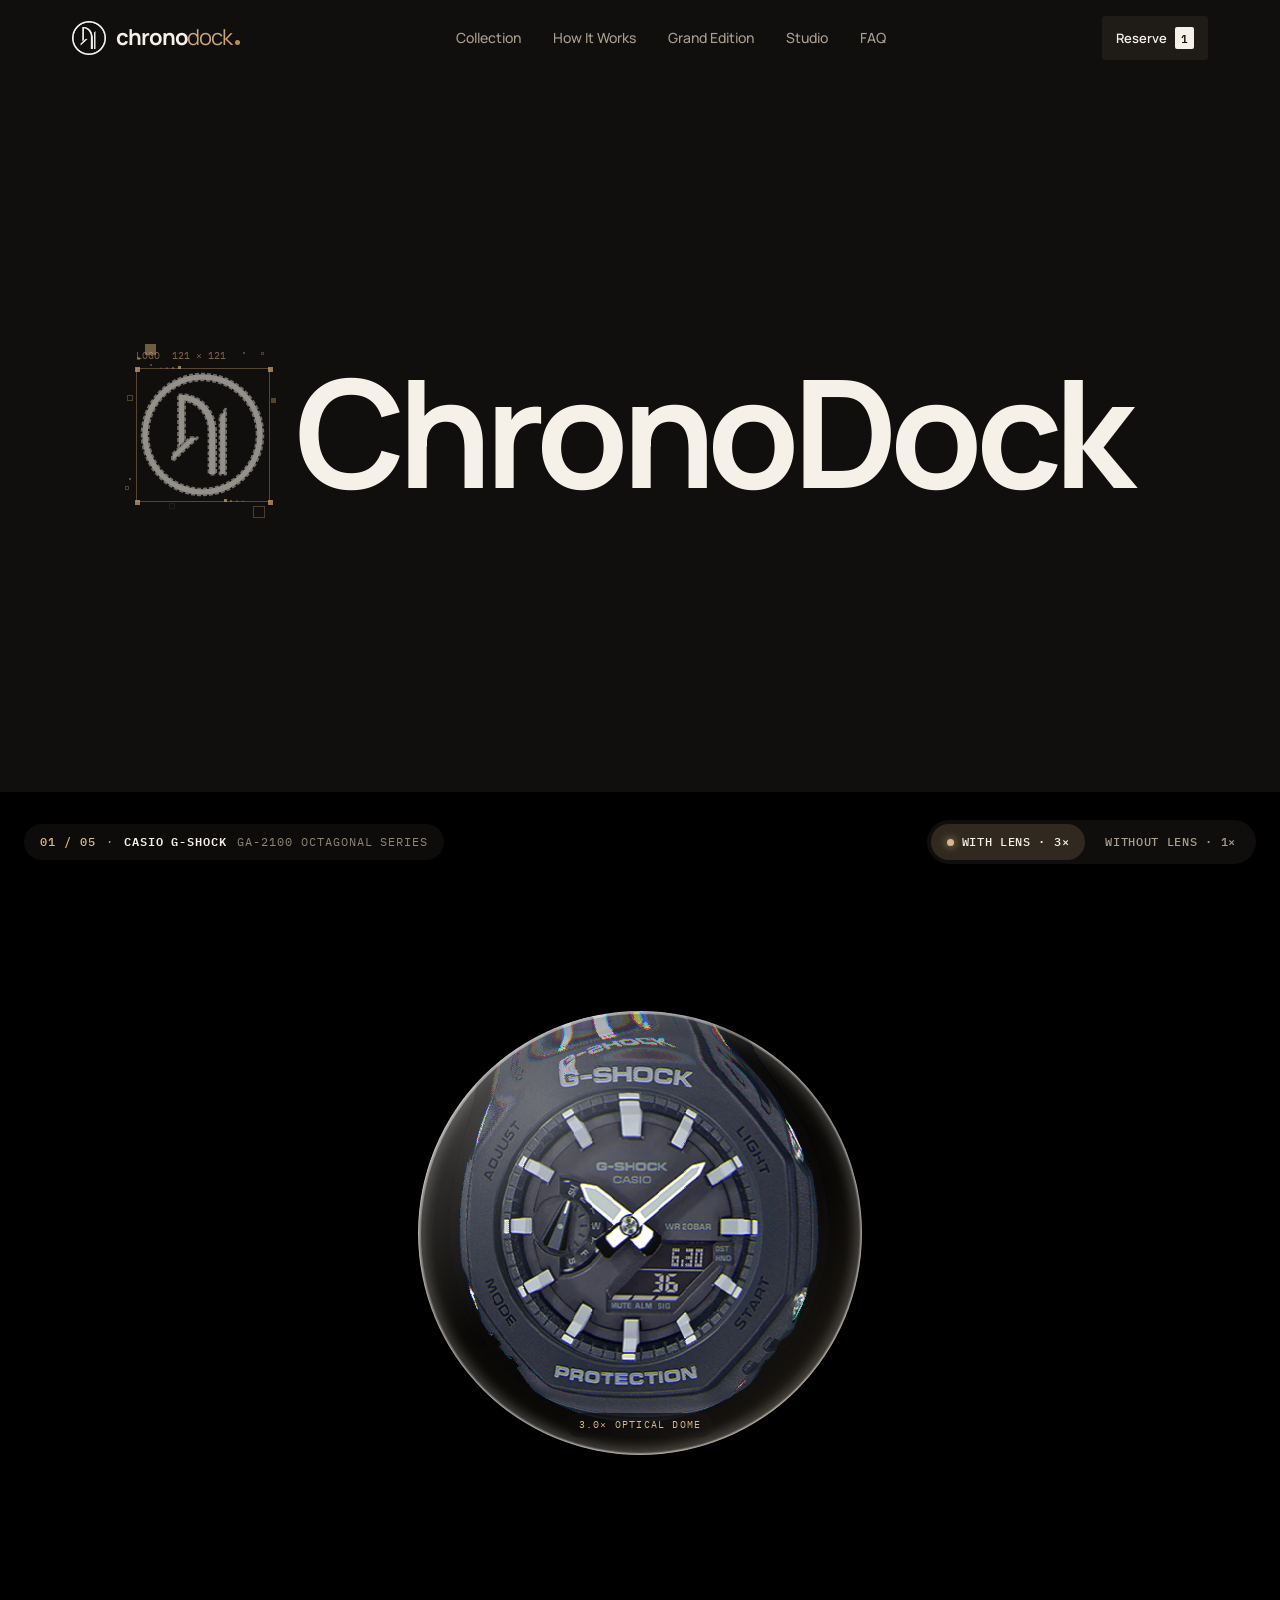
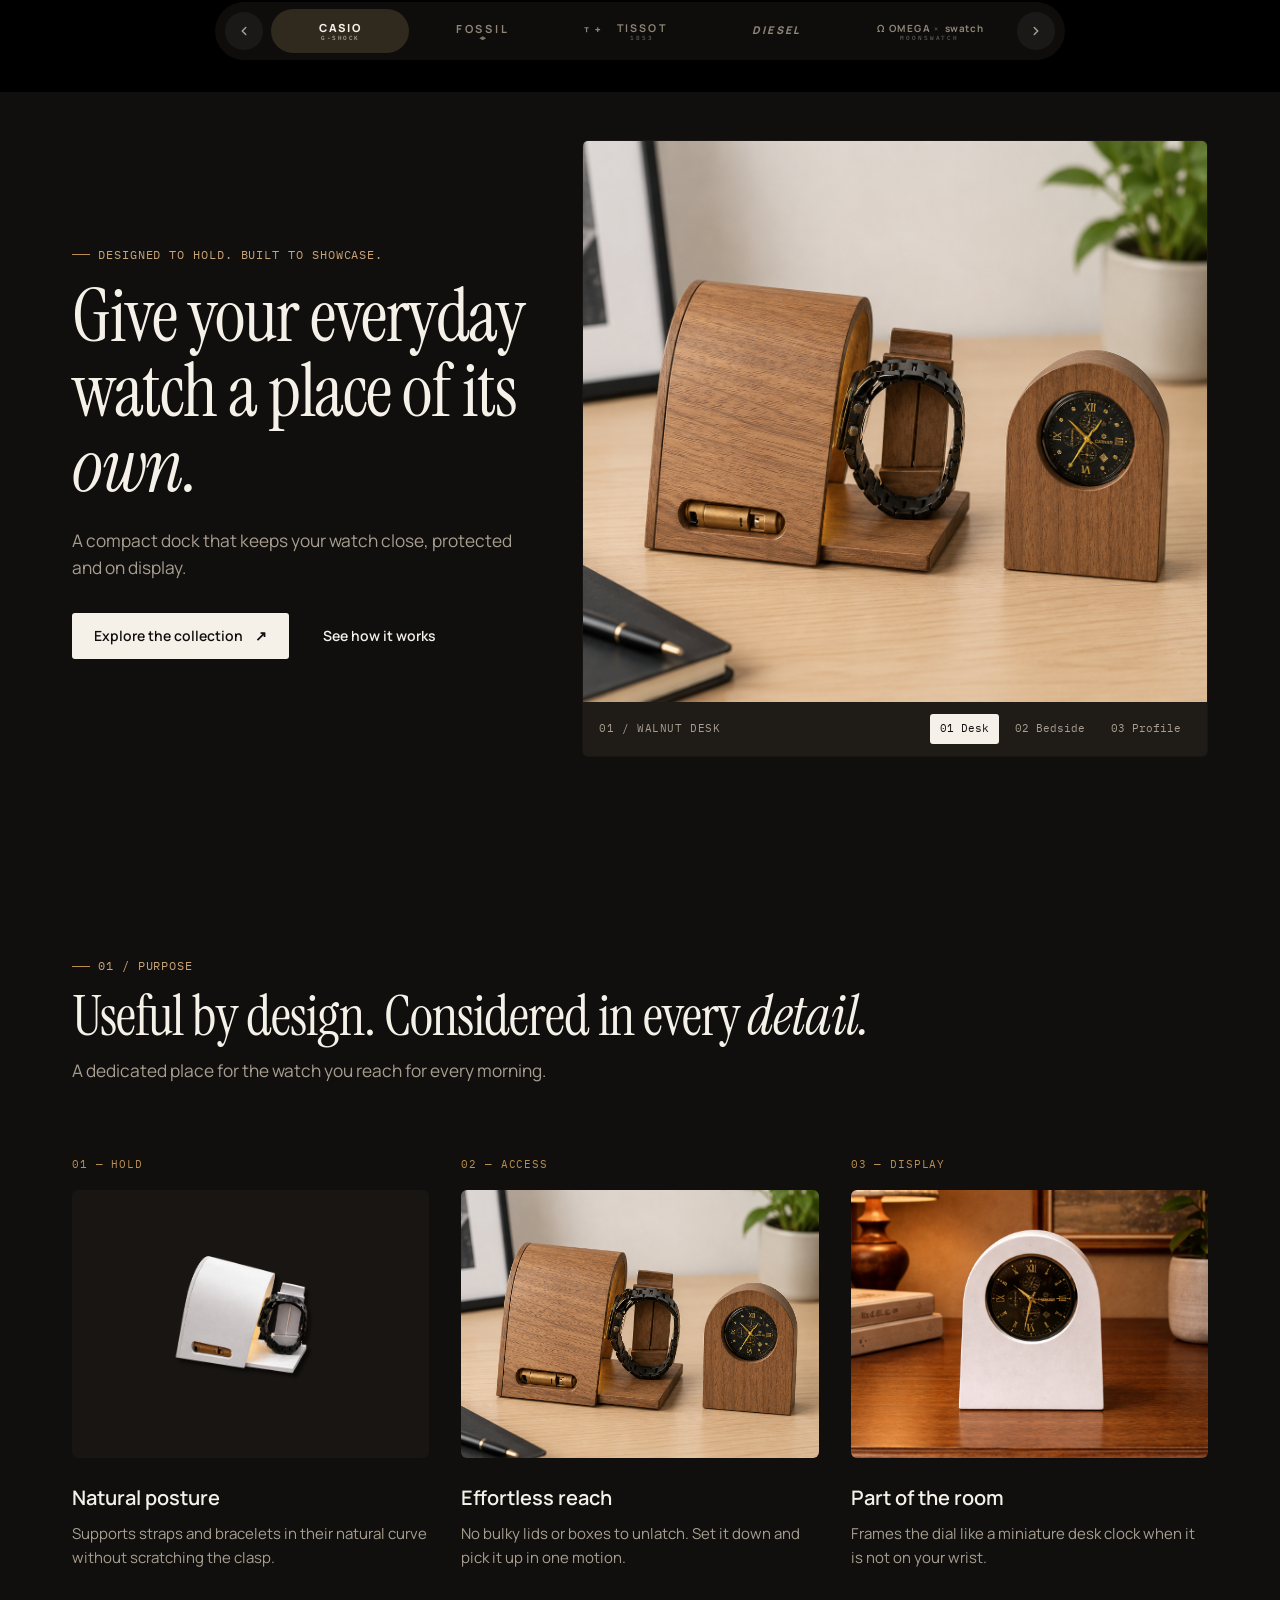
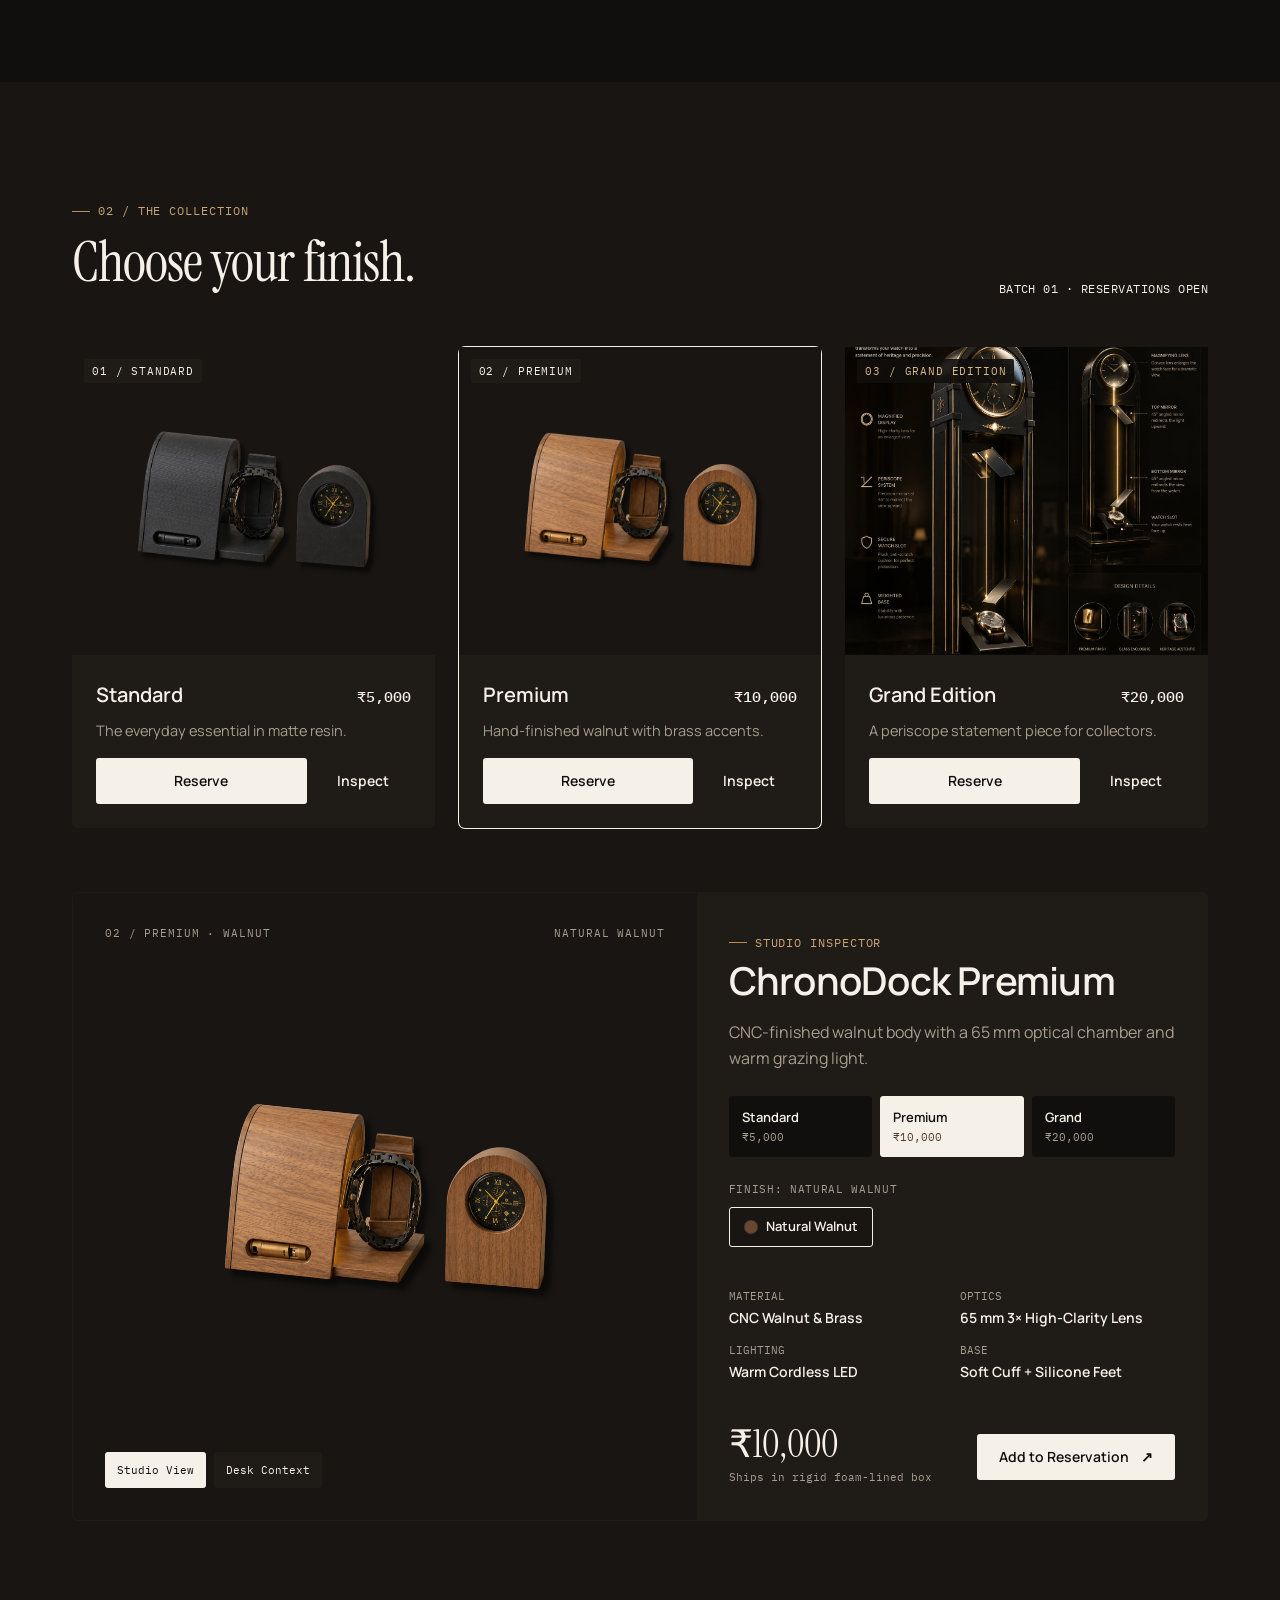
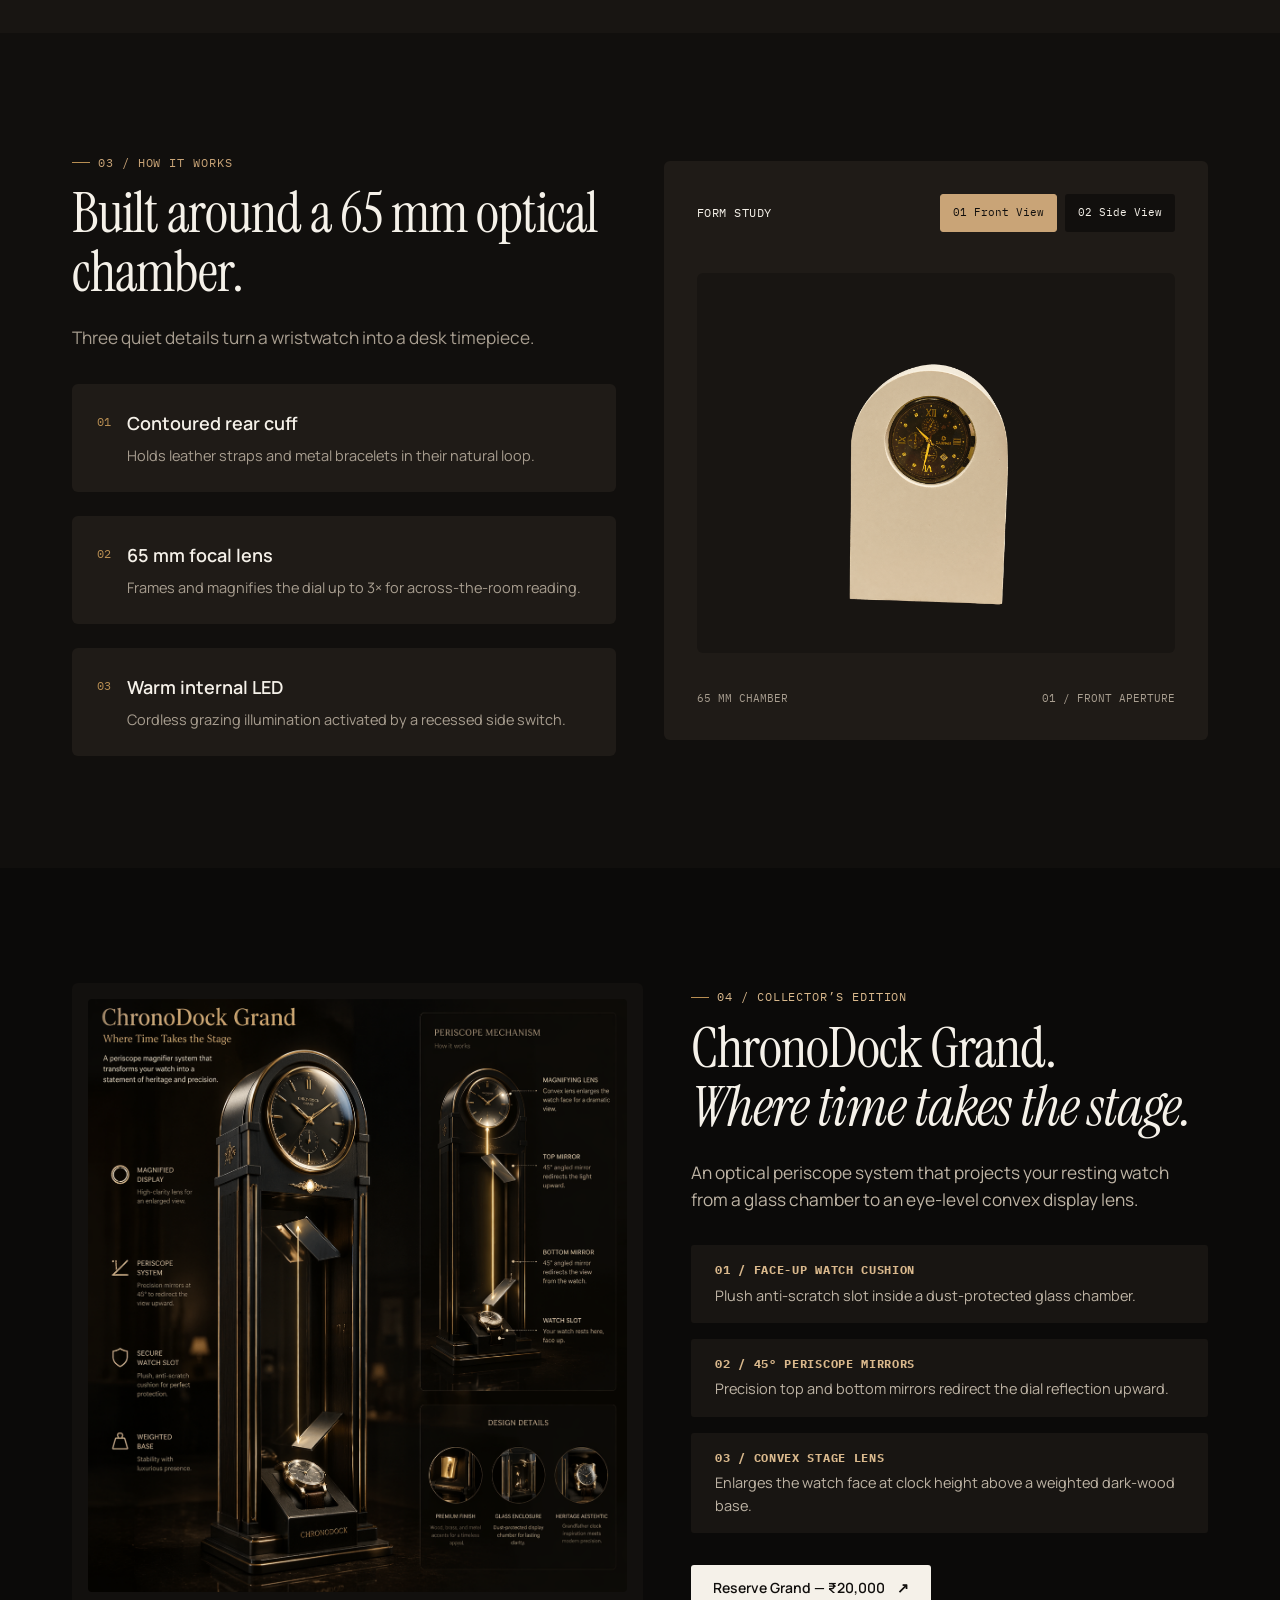
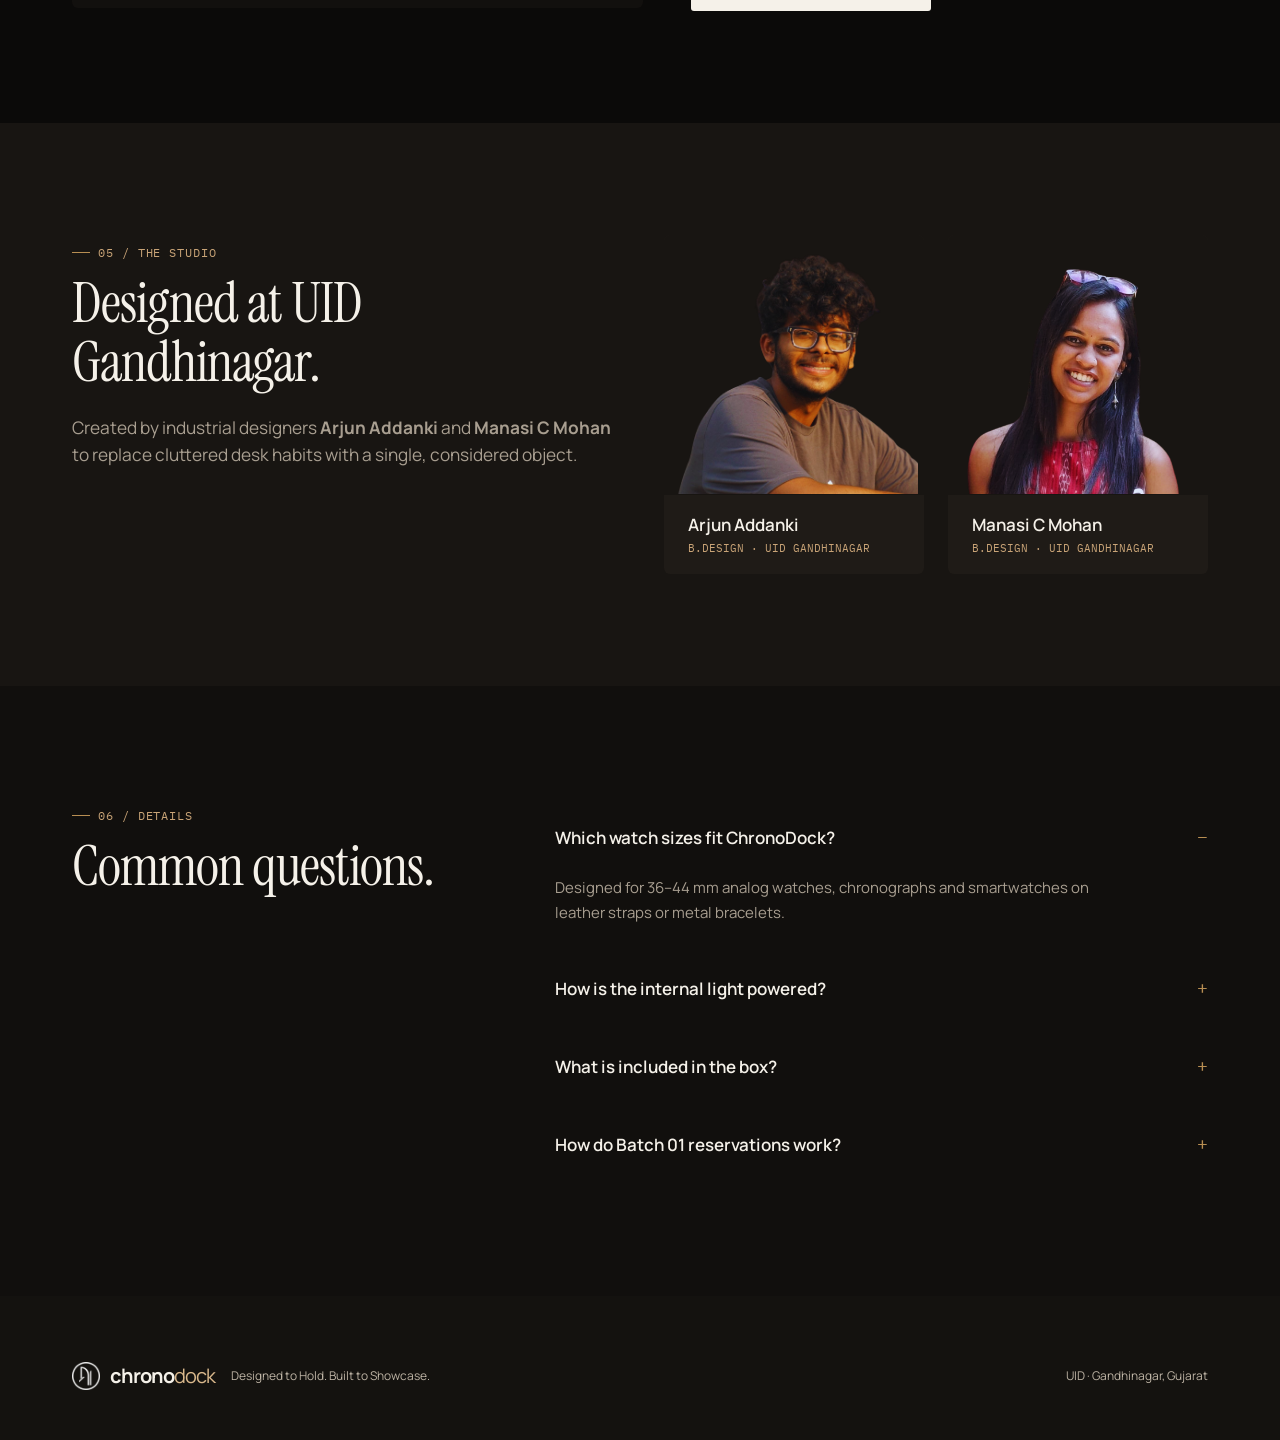
==== commit 170e3730: "Revert fonts to Instrument Serif, Manrope, and IBM Plex Mono while preserving borderless and outline" ====
--- a/index.html
+++ b/index.html
@@ -8,7 +8,7 @@
   <link rel="icon" type="image/png" href="images/logo.png">
   <link rel="preconnect" href="https://fonts.googleapis.com">
   <link rel="preconnect" href="https://fonts.gstatic.com" crossorigin>
-  <link href="https://fonts.googleapis.com/css2?family=Instrument+Serif:ital@0;1&family=Libre+Baskerville:ital,wght@0,400;0,700;1,400&family=Manrope:wght@400;500;600;700&display=swap" rel="stylesheet">
+  <link href="https://fonts.googleapis.com/css2?family=IBM+Plex+Mono:wght@400;500&family=Instrument+Serif:ital@0;1&family=Manrope:wght@400;500;600;700&display=swap" rel="stylesheet">
   <link rel="stylesheet" href="styles.css">
 </head>
 <body>
@@ -191,7 +191,7 @@
               >
                 <svg class="brand-logo-svg" viewBox="0 0 120 28" fill="none" aria-hidden="true">
                   <text x="60" y="15" text-anchor="middle" fill="currentColor" font-family="Manrope, sans-serif" font-weight="800" font-size="13" letter-spacing="2.2">CASIO</text>
-                  <text x="60" y="25" text-anchor="middle" fill="currentColor" opacity="0.65" font-family="Libre Baskerville, Baskerville, Georgia, serif" font-weight="400" font-size="7.5" letter-spacing="1.6">G-SHOCK</text>
+                  <text x="60" y="25" text-anchor="middle" fill="currentColor" opacity="0.65" font-family="IBM Plex Mono, monospace" font-weight="500" font-size="7.5" letter-spacing="1.8">G-SHOCK</text>
                 </svg>
               </button>
 
@@ -223,7 +223,7 @@
                   <path d="M11 10.2H16M13.5 10.2V15.5" stroke="currentColor" stroke-width="1.4"/>
                   <path d="M26.5 9.7V15.3M23.7 12.5H29.3" stroke="currentColor" stroke-width="1.4"/>
                   <text x="78" y="15.5" text-anchor="middle" fill="currentColor" font-family="Manrope, sans-serif" font-weight="700" font-size="12.5" letter-spacing="2.5">TISSOT</text>
-                  <text x="78" y="24.5" text-anchor="middle" fill="currentColor" opacity="0.65" font-family="Libre Baskerville, Baskerville, Georgia, serif" font-weight="400" font-size="7.5" letter-spacing="1.8">1853</text>
+                  <text x="78" y="24.5" text-anchor="middle" fill="currentColor" opacity="0.65" font-family="IBM Plex Mono, monospace" font-weight="500" font-size="7.5" letter-spacing="2">1853</text>
                 </svg>
               </button>
 
@@ -252,9 +252,9 @@
               >
                 <svg class="brand-logo-svg" viewBox="0 0 144 28" fill="none" aria-hidden="true">
                   <text x="42" y="15" text-anchor="middle" fill="currentColor" font-family="Manrope, sans-serif" font-weight="700" font-size="11.5" letter-spacing="1.8">Ω OMEGA</text>
-                  <text x="79" y="15" text-anchor="middle" fill="currentColor" opacity="0.6" font-family="Libre Baskerville, Baskerville, Georgia, serif" font-weight="400" font-size="10">×</text>
+                  <text x="79" y="15" text-anchor="middle" fill="currentColor" opacity="0.6" font-family="Manrope, sans-serif" font-weight="500" font-size="10">×</text>
                   <text x="112" y="15" text-anchor="middle" fill="currentColor" font-family="Manrope, sans-serif" font-weight="700" font-size="11.5" letter-spacing="0.6">swatch</text>
-                  <text x="72" y="24.5" text-anchor="middle" fill="currentColor" opacity="0.65" font-family="Libre Baskerville, Baskerville, Georgia, serif" font-weight="400" font-size="7" letter-spacing="2">MOONSWATCH</text>
+                  <text x="72" y="24.5" text-anchor="middle" fill="currentColor" opacity="0.65" font-family="IBM Plex Mono, monospace" font-weight="500" font-size="7" letter-spacing="2.2">MOONSWATCH</text>
                 </svg>
               </button>
             </div>
--- a/styles.css
+++ b/styles.css
@@ -22,9 +22,9 @@
   --cd-dark-surface: #181512;
 
   /* Typography */
-  --font-display: "Instrument Serif", "Libre Baskerville", "Baskerville", Georgia, serif;
-  --font-ui: "Libre Baskerville", "Baskerville", "Baskerville Old Face", "Hoefler Text", Georgia, serif;
-  --font-spec: "Libre Baskerville", "Baskerville", "Baskerville Old Face", "Hoefler Text", Georgia, serif;
+  --font-display: "Instrument Serif", Georgia, serif;
+  --font-ui: "Manrope", -apple-system, BlinkMacSystemFont, sans-serif;
+  --font-spec: "IBM Plex Mono", monospace;
 
   /* Layout & Spacing */
   --content-max: 1280px;
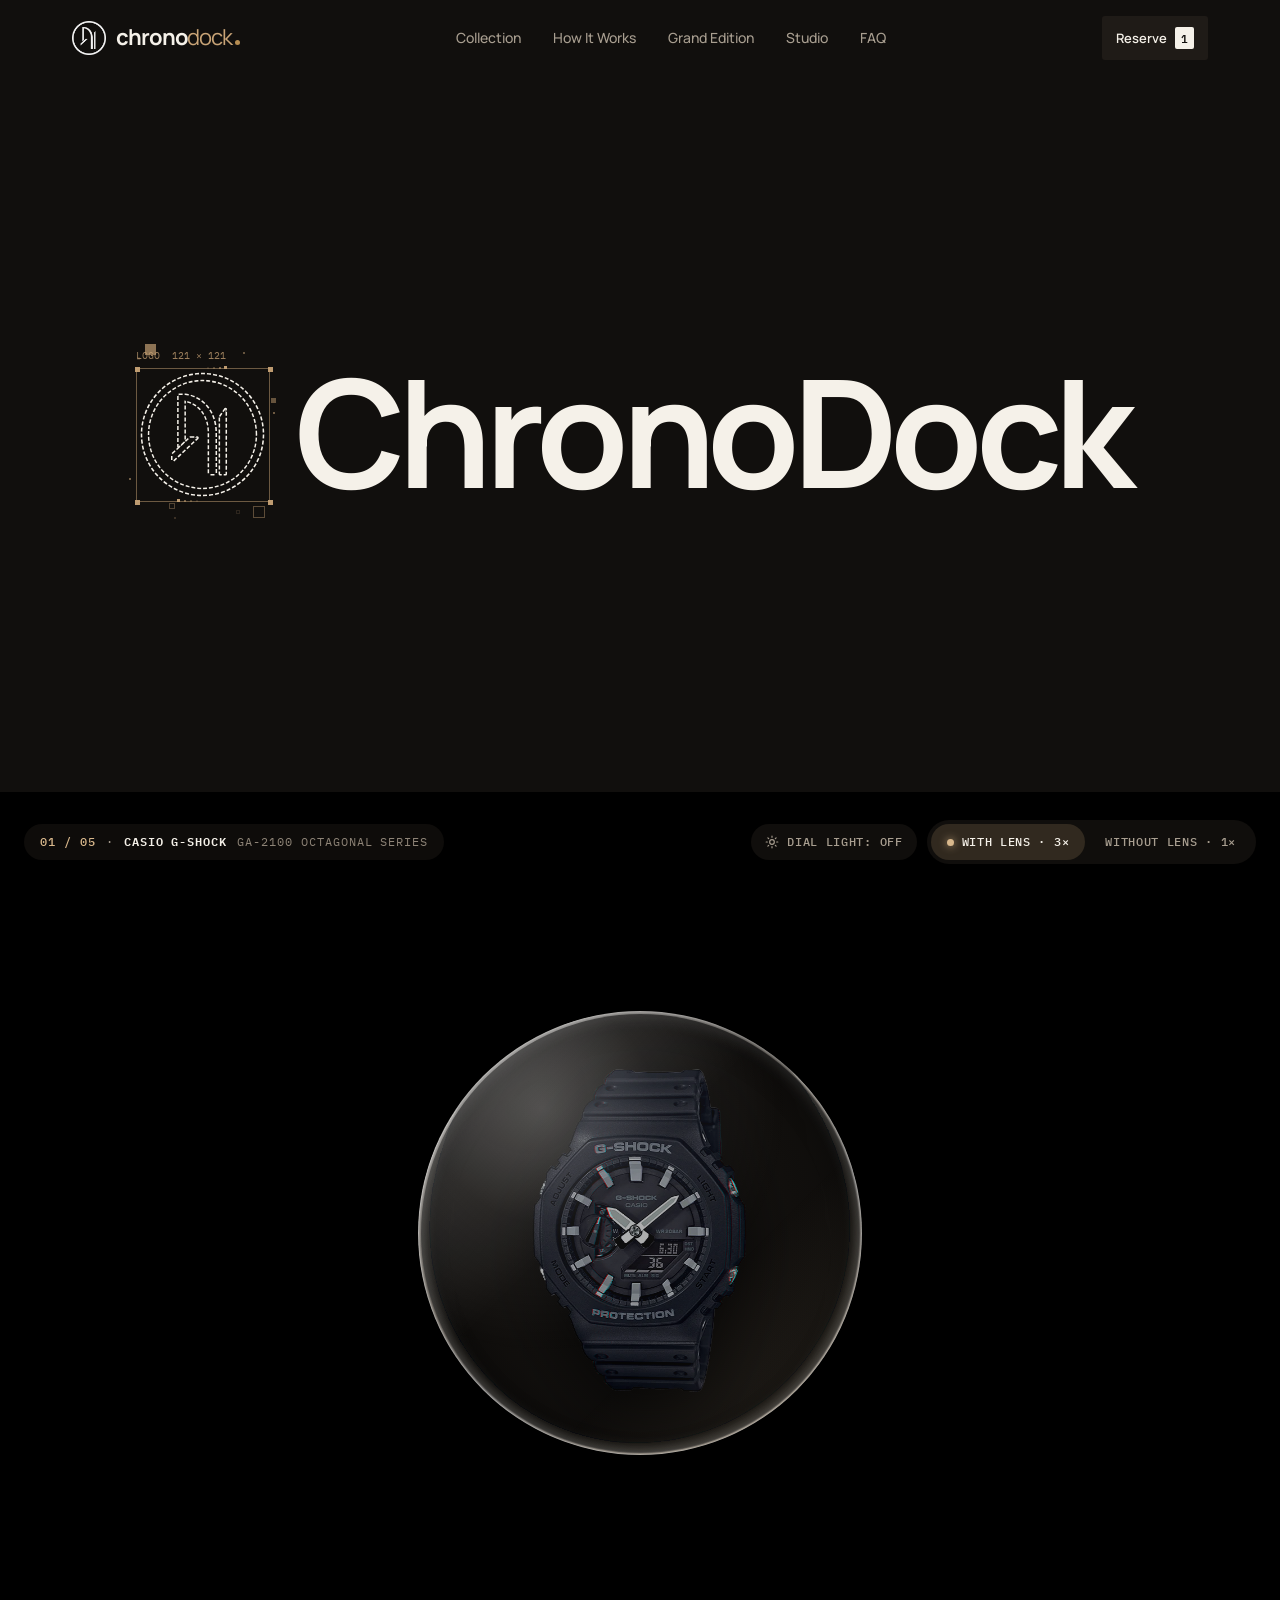
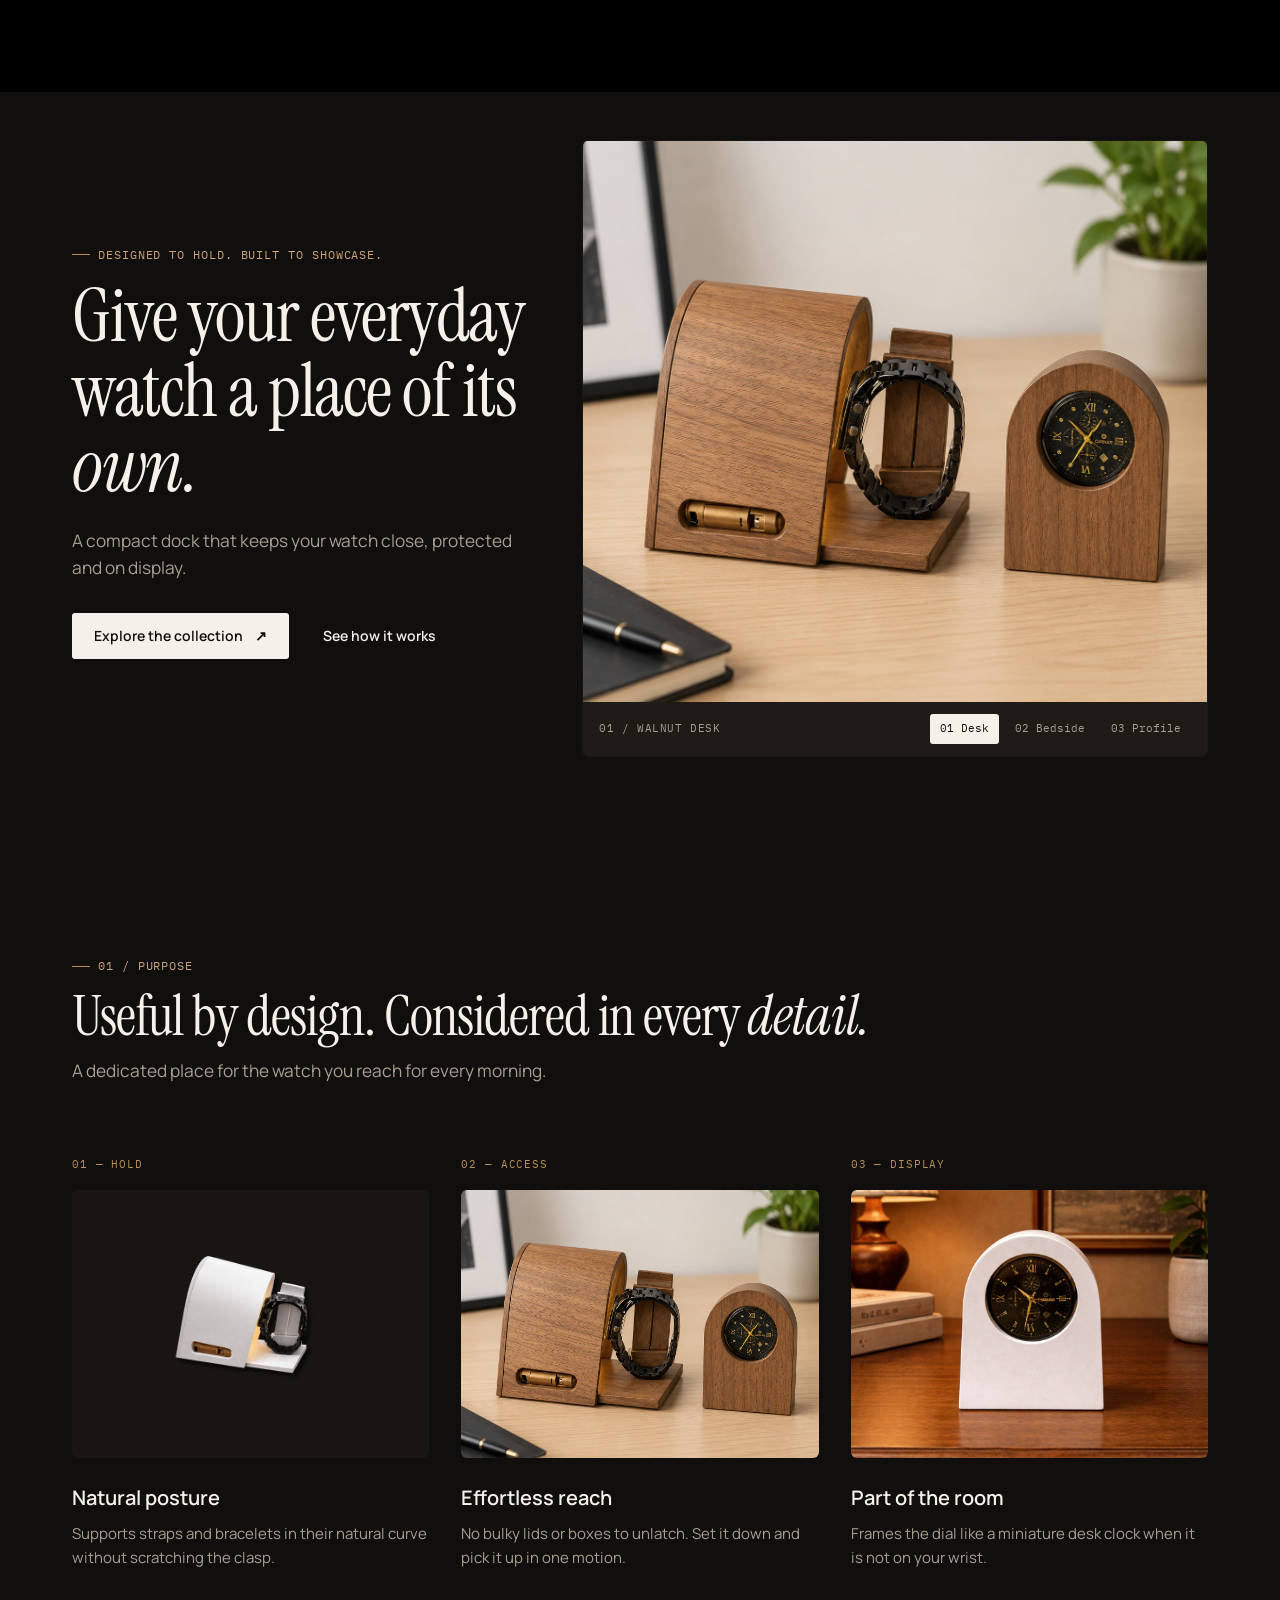
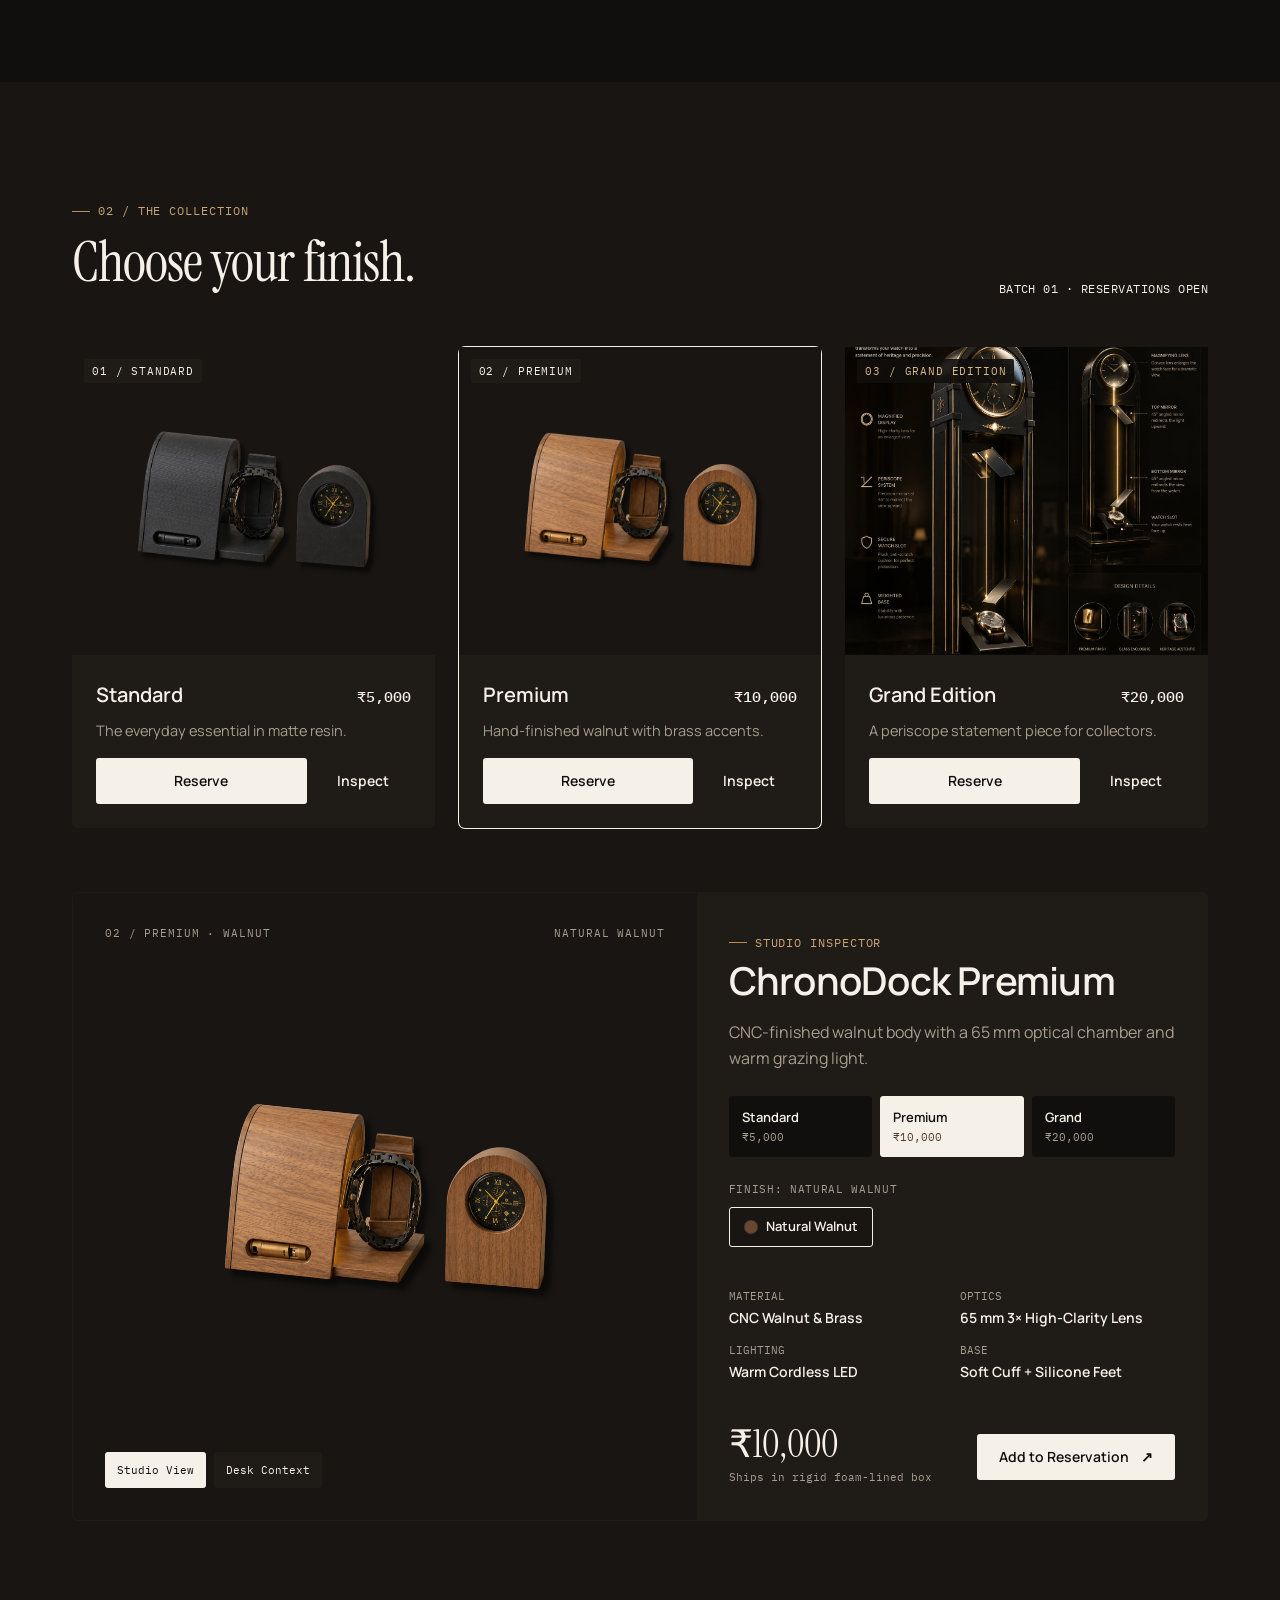
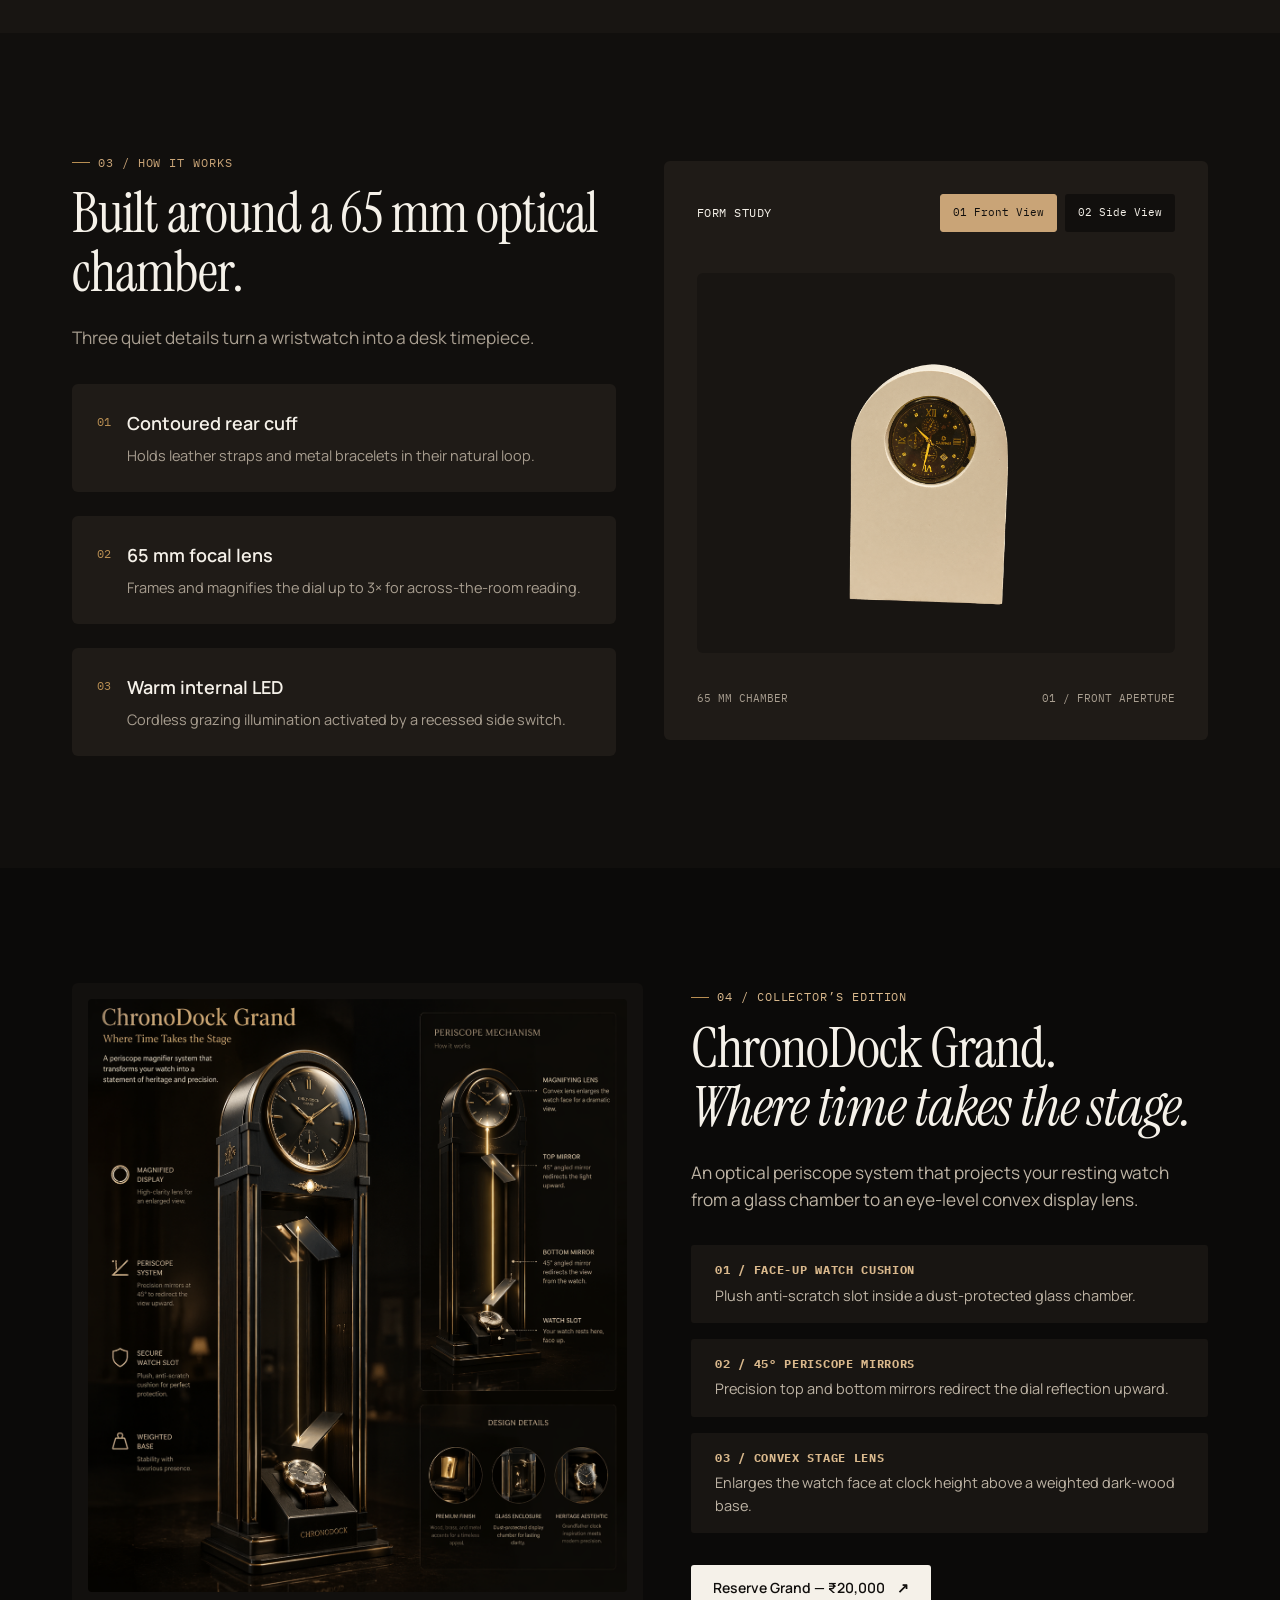
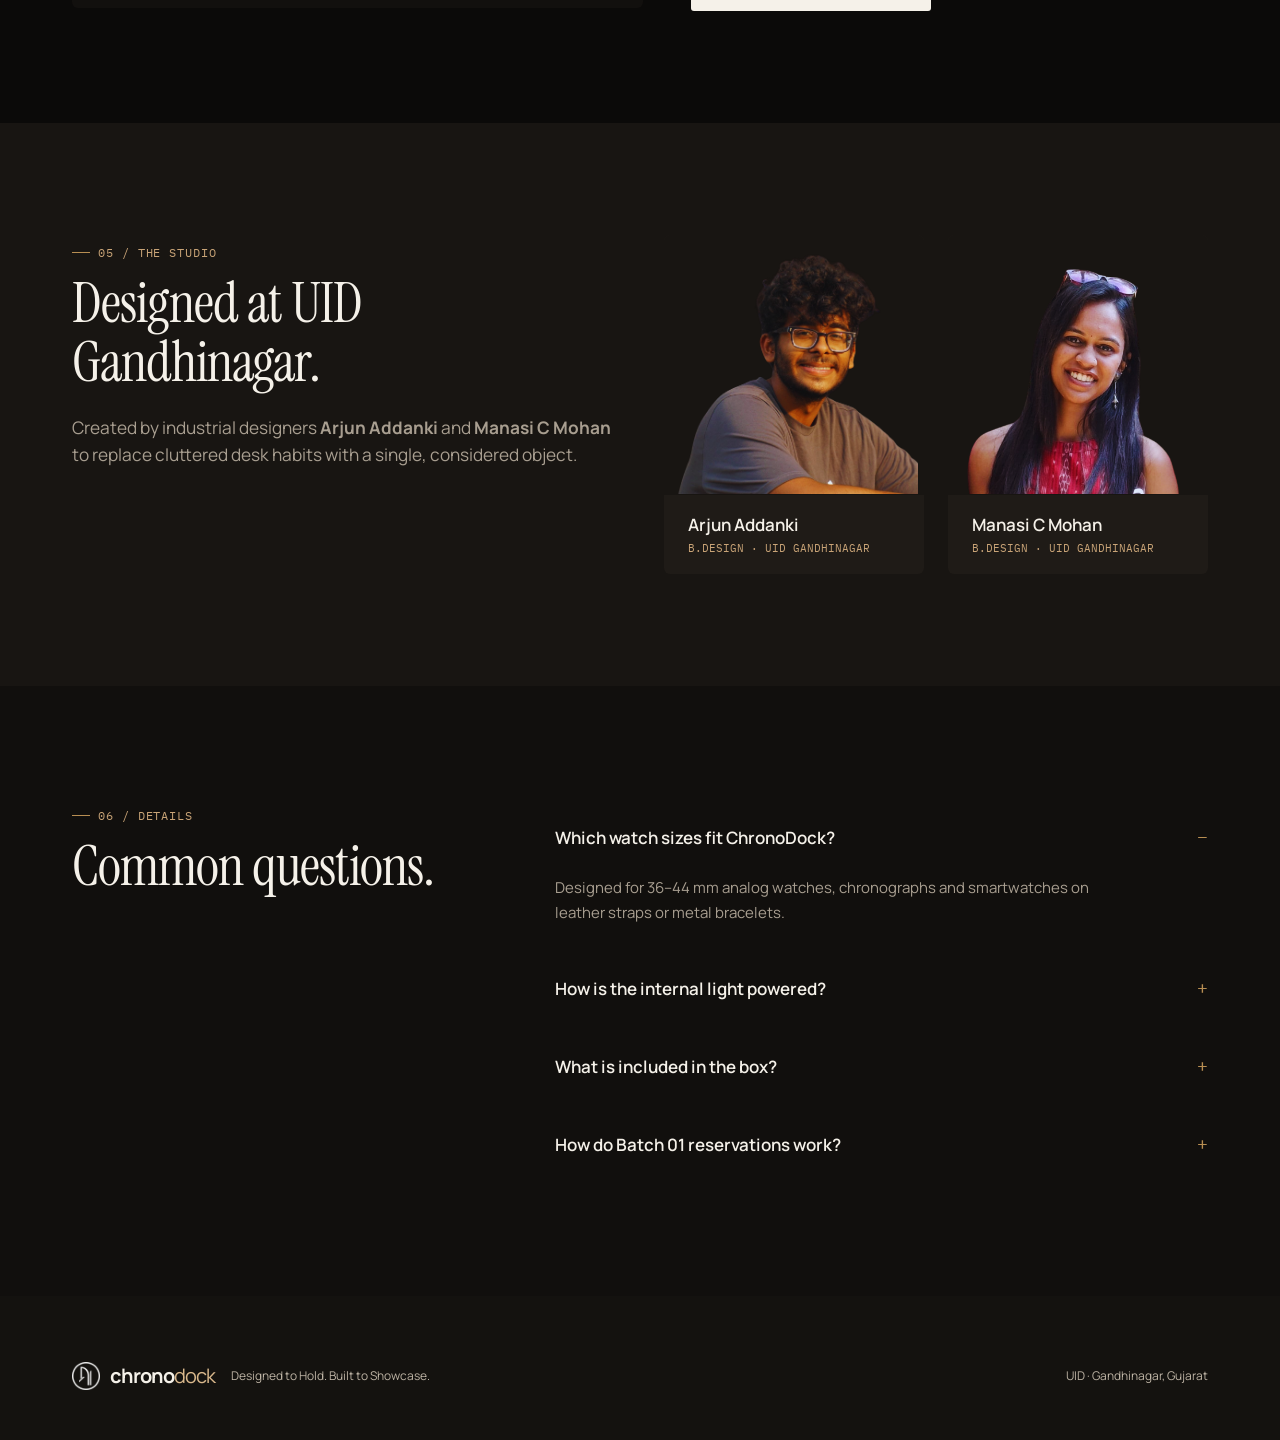
==== commit b747a555: "Remove 3x optical dome title, center watch inside calm lens zone without edge distortion, and add di" ====
--- a/index.html
+++ b/index.html
@@ -68,20 +68,32 @@
             <span class="lens-meta-model" id="lens-watch-model">GA-2100 Octagonal Series</span>
           </div>
 
-          <div class="lens-mode-switch" role="group" aria-label="Toggle optical magnifying lens">
-            <button type="button" class="lens-toggle-pill is-active" id="lens-on-btn" aria-pressed="true">
-              <span class="lens-toggle-dot" aria-hidden="true"></span>
-              <span>With Lens · 3×</span>
+          <div class="lens-top-controls">
+            <!-- Dial Light Switch -->
+            <button type="button" class="lens-light-btn" id="lens-light-btn" aria-pressed="false" aria-label="Toggle watch dial light">
+              <svg class="lens-light-icon" width="14" height="14" viewBox="0 0 24 24" fill="none" stroke="currentColor" stroke-width="2" stroke-linecap="round" stroke-linejoin="round" aria-hidden="true">
+                <circle cx="12" cy="12" r="4"/>
+                <path d="M12 2v2M12 20v2M4.93 4.93l1.41 1.41M17.66 17.66l1.41 1.41M2 12h2M20 12h2M6.34 17.66l-1.41 1.41M19.07 4.93l-1.41 1.41"/>
+              </svg>
+              <span id="lens-light-label">Dial Light: OFF</span>
             </button>
-            <button type="button" class="lens-toggle-pill" id="lens-off-btn" aria-pressed="false">
-              <span>Without Lens · 1×</span>
-            </button>
+
+            <!-- Lens Mode Switch -->
+            <div class="lens-mode-switch" role="group" aria-label="Toggle optical magnifying lens">
+              <button type="button" class="lens-toggle-pill is-active" id="lens-on-btn" aria-pressed="true">
+                <span class="lens-toggle-dot" aria-hidden="true"></span>
+                <span>With Lens · 3×</span>
+              </button>
+              <button type="button" class="lens-toggle-pill" id="lens-off-btn" aria-pressed="false">
+                <span>Without Lens · 1×</span>
+              </button>
+            </div>
           </div>
         </div>
 
         <!-- Center Stage: Pure black except where the watch sits under the lens -->
         <div class="lens-center-stage" id="lens-center-stage">
-          <div class="lens-center-spotlight" aria-hidden="true"></div>
+          <div class="lens-center-spotlight" id="lens-center-spotlight" aria-hidden="true"></div>
 
           <!-- 1x Regular Size Watch Layer (behind the lens; fully visible when lens is switched off) -->
           <div class="lens-watch-1x-viewport" id="lens-watch-1x-viewport" aria-live="polite">
@@ -107,7 +119,7 @@
                 <filter id="glass-filter-chronodock" color-interpolation-filters="sRGB" x="-10%" y="-10%" width="120%" height="120%">
                   <feImage id="glass-fe-image" x="0" y="0" width="100%" height="100%" preserveAspectRatio="none" result="map" />
 
-                  <feDisplacementMap id="glass-red-channel" in="SourceGraphic" in2="map" scale="-240" xChannelSelector="R" yChannelSelector="G" result="dispRed" />
+                  <feDisplacementMap id="glass-red-channel" in="SourceGraphic" in2="map" scale="-55" xChannelSelector="R" yChannelSelector="G" result="dispRed" />
                   <feColorMatrix
                     in="dispRed"
                     type="matrix"
@@ -118,7 +130,7 @@
                     result="red"
                   />
 
-                  <feDisplacementMap id="glass-green-channel" in="SourceGraphic" in2="map" scale="-230" xChannelSelector="R" yChannelSelector="G" result="dispGreen" />
+                  <feDisplacementMap id="glass-green-channel" in="SourceGraphic" in2="map" scale="-51" xChannelSelector="R" yChannelSelector="G" result="dispGreen" />
                   <feColorMatrix
                     in="dispGreen"
                     type="matrix"
@@ -129,7 +141,7 @@
                     result="green"
                   />
 
-                  <feDisplacementMap id="glass-blue-channel" in="SourceGraphic" in2="map" scale="-220" xChannelSelector="R" yChannelSelector="G" result="dispBlue" />
+                  <feDisplacementMap id="glass-blue-channel" in="SourceGraphic" in2="map" scale="-47" xChannelSelector="R" yChannelSelector="G" result="dispBlue" />
                   <feColorMatrix
                     in="dispBlue"
                     type="matrix"
@@ -142,7 +154,7 @@
 
                   <feBlend in="red" in2="green" mode="screen" result="rg" />
                   <feBlend in="rg" in2="blue" mode="screen" result="output" />
-                  <feGaussianBlur id="glass-gaussian-blur" in="output" stdDeviation="0.5" />
+                  <feGaussianBlur id="glass-gaussian-blur" in="output" stdDeviation="0.2" />
                 </filter>
               </defs>
             </svg>
@@ -161,7 +173,6 @@
                   height="600"
                 >
               </div>
-              <span class="lens-optical-badge" id="lens-optical-badge">3.0× OPTICAL DOME</span>
             </div>
 
             <span class="glass-surface__frame" aria-hidden="true"></span>
--- a/styles.css
+++ b/styles.css
@@ -2404,6 +2404,91 @@
   color: #8E8477;
 }
 
+/* Top HUD bar */
+.lens-top-bar {
+  width: 100%;
+  display: flex;
+  align-items: center;
+  justify-content: space-between;
+  gap: 16px;
+  flex-wrap: wrap;
+  z-index: 5;
+}
+
+.lens-watch-meta {
+  display: inline-flex;
+  align-items: center;
+  gap: 10px;
+  font-family: var(--font-spec);
+  font-size: 12px;
+  letter-spacing: 0.08em;
+  text-transform: uppercase;
+  color: #A89E90;
+  background: rgba(18, 16, 14, 0.78);
+  border: none;
+  border-radius: 999px;
+  padding: 8px 16px;
+}
+
+.lens-meta-index {
+  color: var(--cd-sand);
+  font-weight: 500;
+}
+
+.lens-meta-brand {
+  color: #F5F1E9;
+  font-weight: 600;
+}
+
+.lens-meta-model {
+  color: #8E8477;
+}
+
+.lens-top-controls {
+  display: flex;
+  align-items: center;
+  gap: 10px;
+  flex-wrap: wrap;
+}
+
+/* Dial Light switch */
+.lens-light-btn {
+  display: inline-flex;
+  align-items: center;
+  gap: 8px;
+  min-height: 36px;
+  padding: 6px 14px;
+  border-radius: 999px;
+  border: none;
+  background: rgba(18, 16, 14, 0.9);
+  color: #A89E90;
+  font-family: var(--font-spec);
+  font-size: 11.5px;
+  font-weight: 500;
+  letter-spacing: 0.06em;
+  text-transform: uppercase;
+  cursor: pointer;
+  transition:
+    background-color 0.2s ease,
+    color 0.2s ease;
+}
+
+.lens-light-btn:hover {
+  color: #F5F1E9;
+  background: rgba(255, 255, 255, 0.06);
+}
+
+.lens-light-btn.is-active {
+  background: rgba(201, 164, 119, 0.22);
+  color: #F5F1E9;
+  box-shadow: 0 0 16px rgba(217, 184, 140, 0.2);
+}
+
+.lens-light-btn.is-active .lens-light-icon {
+  color: var(--cd-sand);
+  filter: drop-shadow(0 0 6px rgba(217, 184, 140, 0.85));
+}
+
 /* With / Without Lens toggle */
 .lens-mode-switch {
   display: inline-flex;
@@ -2478,7 +2563,10 @@
   );
   pointer-events: none;
   z-index: 0;
-  transition: transform 0.42s cubic-bezier(0.22, 1, 0.36, 1), opacity 0.38s ease;
+  transition:
+    transform 0.42s cubic-bezier(0.22, 1, 0.36, 1),
+    background 0.38s ease,
+    opacity 0.38s ease;
 }
 
 .lens-showcase-section.is-lens-off .lens-center-spotlight {
@@ -2486,11 +2574,23 @@
   opacity: 0.85;
 }
 
-/* 1x Regular Size Watch (168px x 202px) */
+/* When light is turned on: brighten center spotlight */
+.lens-showcase-section.is-light-on .lens-center-spotlight {
+  background: radial-gradient(
+    circle,
+    rgba(255, 238, 210, 0.32) 0%,
+    rgba(201, 164, 119, 0.14) 38%,
+    rgba(0, 0, 0, 0) 72%
+  );
+  transform: scale(1.08);
+  opacity: 1;
+}
+
+/* 1x Regular Size Watch (136px x 163px centered) */
 .lens-watch-1x-viewport {
   position: relative;
-  width: 168px;
-  height: 202px;
+  width: 150px;
+  height: 180px;
   display: flex;
   align-items: center;
   justify-content: center;
@@ -2500,7 +2600,7 @@
     filter 0.36s cubic-bezier(0.22, 1, 0.36, 1),
     transform 0.36s cubic-bezier(0.22, 1, 0.36, 1);
   opacity: 0.24;
-  filter: blur(1.5px) brightness(0.7);
+  filter: blur(1.5px) brightness(0.65);
 }
 
 .lens-showcase-section.is-lens-off .lens-watch-1x-viewport {
@@ -2509,13 +2609,16 @@
 }
 
 .lens-watch-1x-img {
-  width: 168px;
-  height: 202px;
+  width: 136px;
+  height: 163px;
   object-fit: contain;
+  margin: auto;
   user-select: none;
   -webkit-user-drag: none;
+  filter: brightness(0.65) contrast(1.12); /* default darker by reducing exposure */
   transition:
     opacity 0.28s ease,
+    filter 0.35s ease,
     transform 0.34s cubic-bezier(0.22, 1, 0.36, 1);
 }
 
@@ -2527,8 +2630,8 @@
   border-radius: 222px;
   z-index: 3;
   cursor: grab;
-  --glass-frost: 0.08;
-  --glass-saturation: 1.16;
+  --glass-frost: 0.05;
+  --glass-saturation: 1.08;
   --filter-id: url(#glass-filter-chronodock);
 }
 
@@ -2542,7 +2645,7 @@
   pointer-events: none;
 }
 
-/* 3x Magnified Watch inside the GlassSurface Dome (168px * 3 = 504px, 202px * 3 = 606px) */
+/* 3x Magnified Watch inside the GlassSurface Dome — centered cleanly inside calm zone */
 .lens-watch-3x-viewport {
   position: relative;
   width: 100%;
@@ -2554,7 +2657,7 @@
   overflow: hidden;
   background: radial-gradient(
     circle at 50% 50%,
-    rgba(34, 29, 24, 0.72) 0%,
+    rgba(28, 24, 20, 0.72) 0%,
     rgba(14, 12, 10, 0.92) 58%,
     rgba(0, 0, 0, 0.98) 100%
   );
@@ -2562,41 +2665,32 @@
 }
 
 .lens-watch-3x-img {
-  width: 504px;
-  height: 606px;
-  max-width: none;
+  width: 326px;
+  height: 391px;
+  max-width: 76%;
+  max-height: 76%;
   object-fit: contain;
+  margin: auto;
   user-select: none;
   -webkit-user-drag: none;
-  filter: drop-shadow(0 24px 44px rgba(0, 0, 0, 0.85)) contrast(1.04) saturate(1.06);
+  filter: brightness(0.65) contrast(1.12) drop-shadow(0 20px 36px rgba(0, 0, 0, 0.85)); /* default darker by reducing exposure */
   transition:
     opacity 0.28s ease,
+    filter 0.35s ease,
     transform 0.18s cubic-bezier(0.22, 1, 0.36, 1);
-  will-change: transform, opacity;
+  will-change: transform, opacity, filter;
+}
+
+/* Light ON: returns image to normal bright exposure */
+.lens-showcase-section.is-light-on .lens-watch-3x-img,
+.lens-showcase-section.is-light-on .lens-watch-1x-img {
+  filter: brightness(1.02) contrast(1.0) drop-shadow(0 0 20px rgba(217, 184, 140, 0.28));
 }
 
 .lens-watch-1x-img.is-switching,
 .lens-watch-3x-img.is-switching {
   opacity: 0;
   transform: scale(0.92);
-}
-
-.lens-optical-badge {
-  position: absolute;
-  bottom: 18px;
-  left: 50%;
-  transform: translateX(-50%);
-  padding: 4px 12px;
-  border-radius: 999px;
-  background: rgba(10, 9, 8, 0.76);
-  border: none;
-  color: var(--cd-sand);
-  font-family: var(--font-spec);
-  font-size: 10px;
-  letter-spacing: 0.12em;
-  text-transform: uppercase;
-  pointer-events: none;
-  z-index: 4;
 }
 
 /* Bottom Pill-Shaped Brand Logo Navigation */
